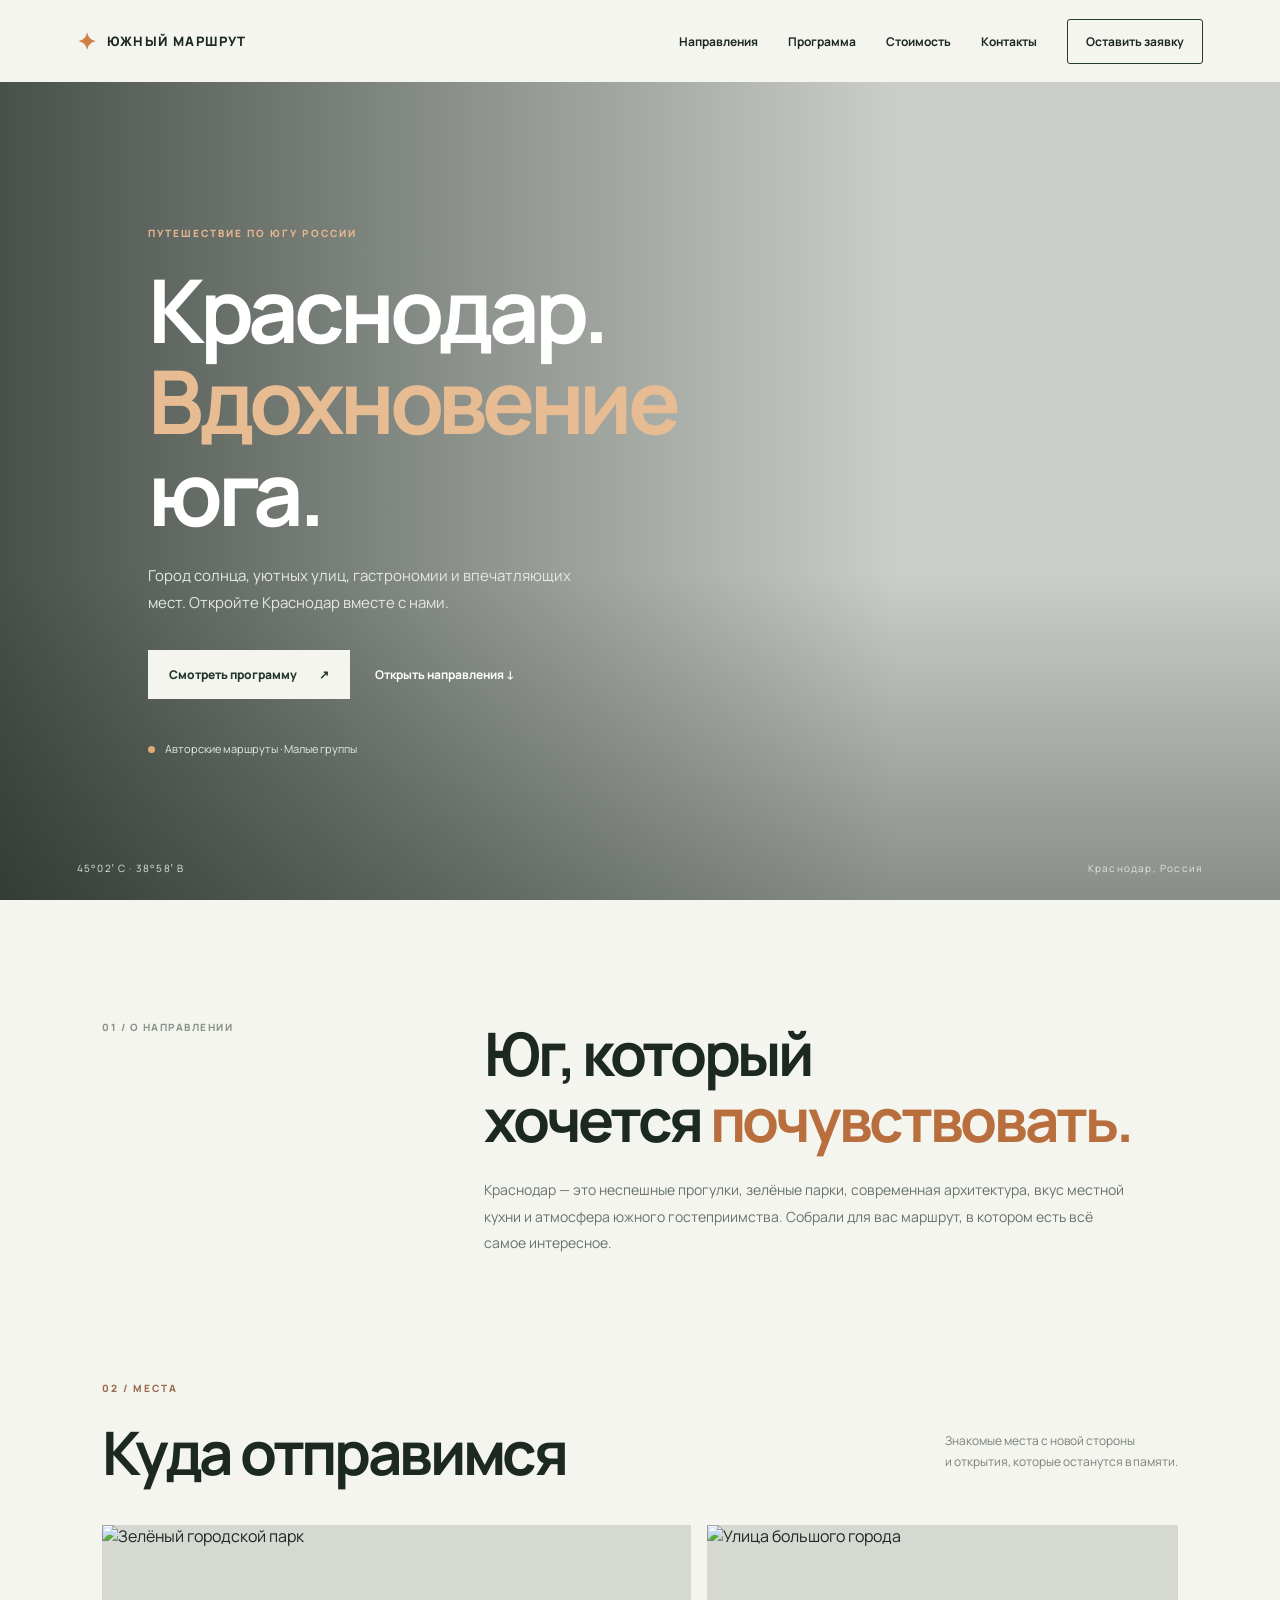
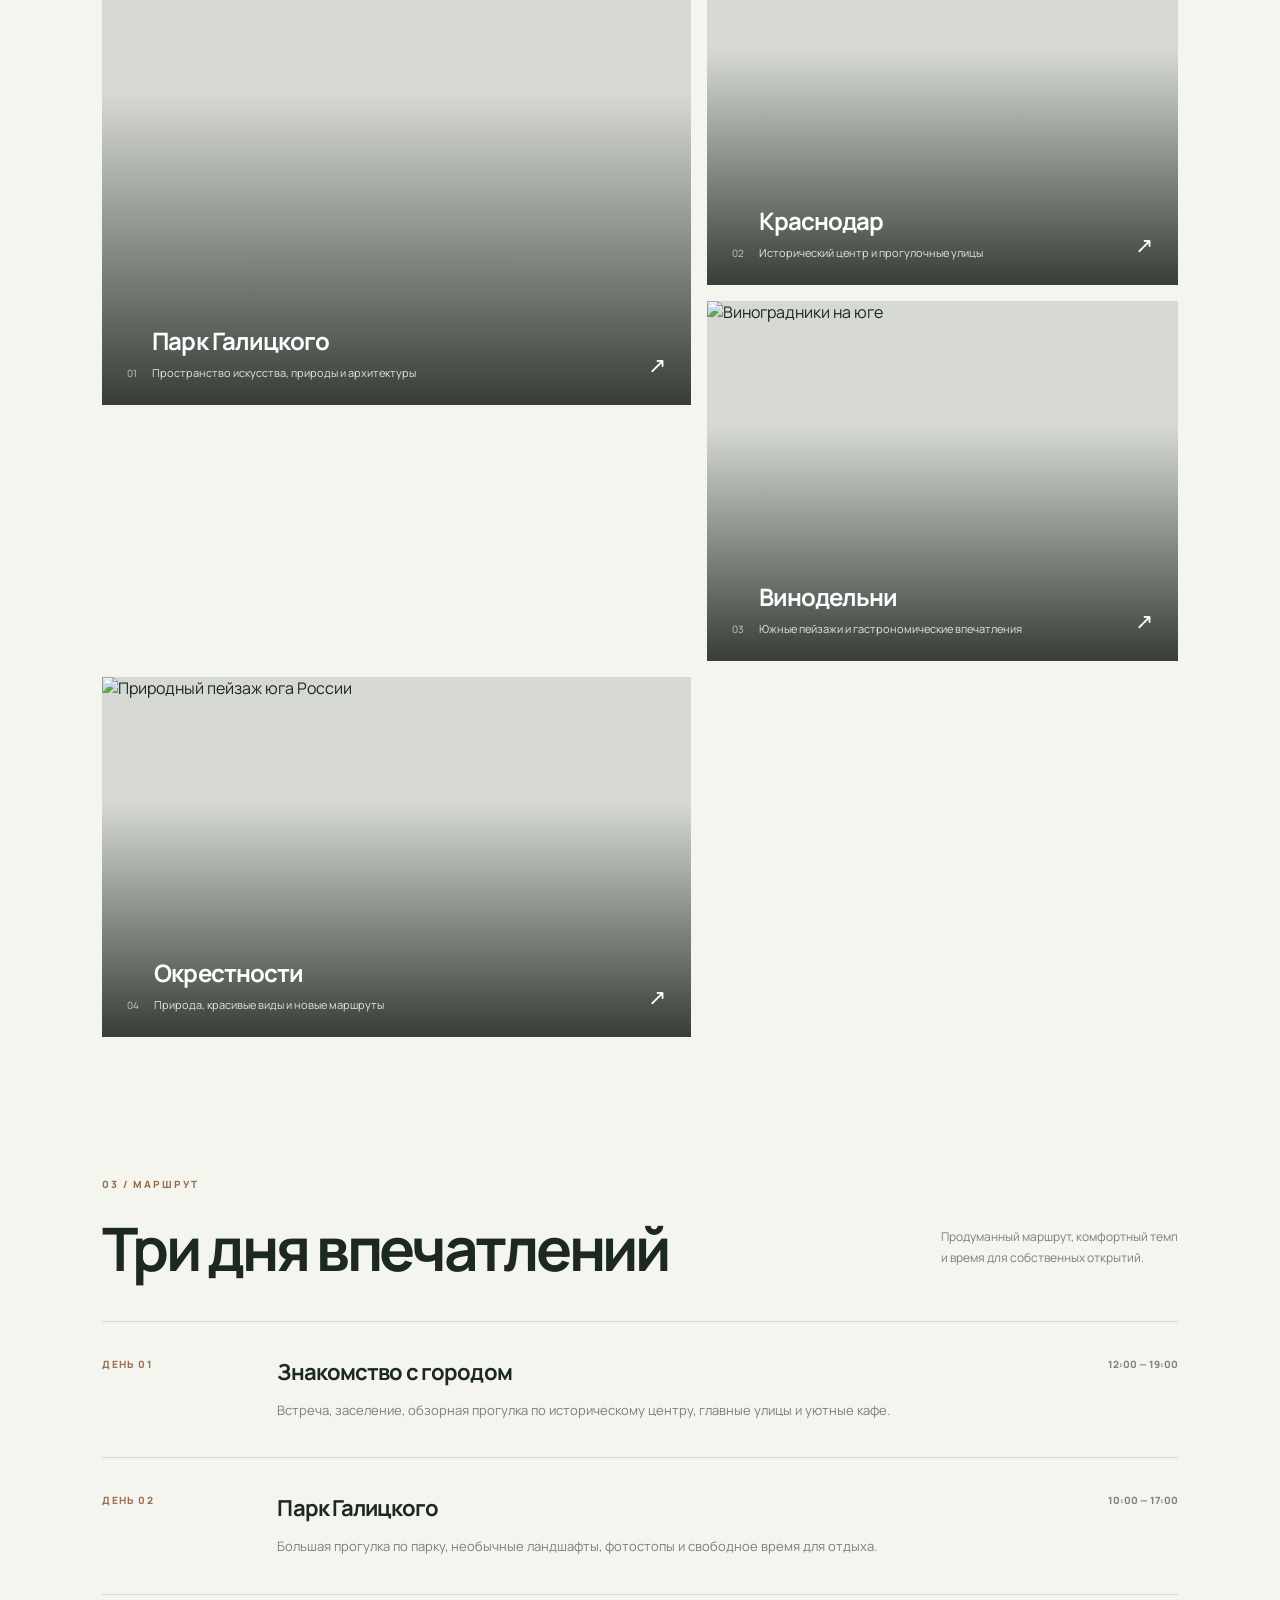
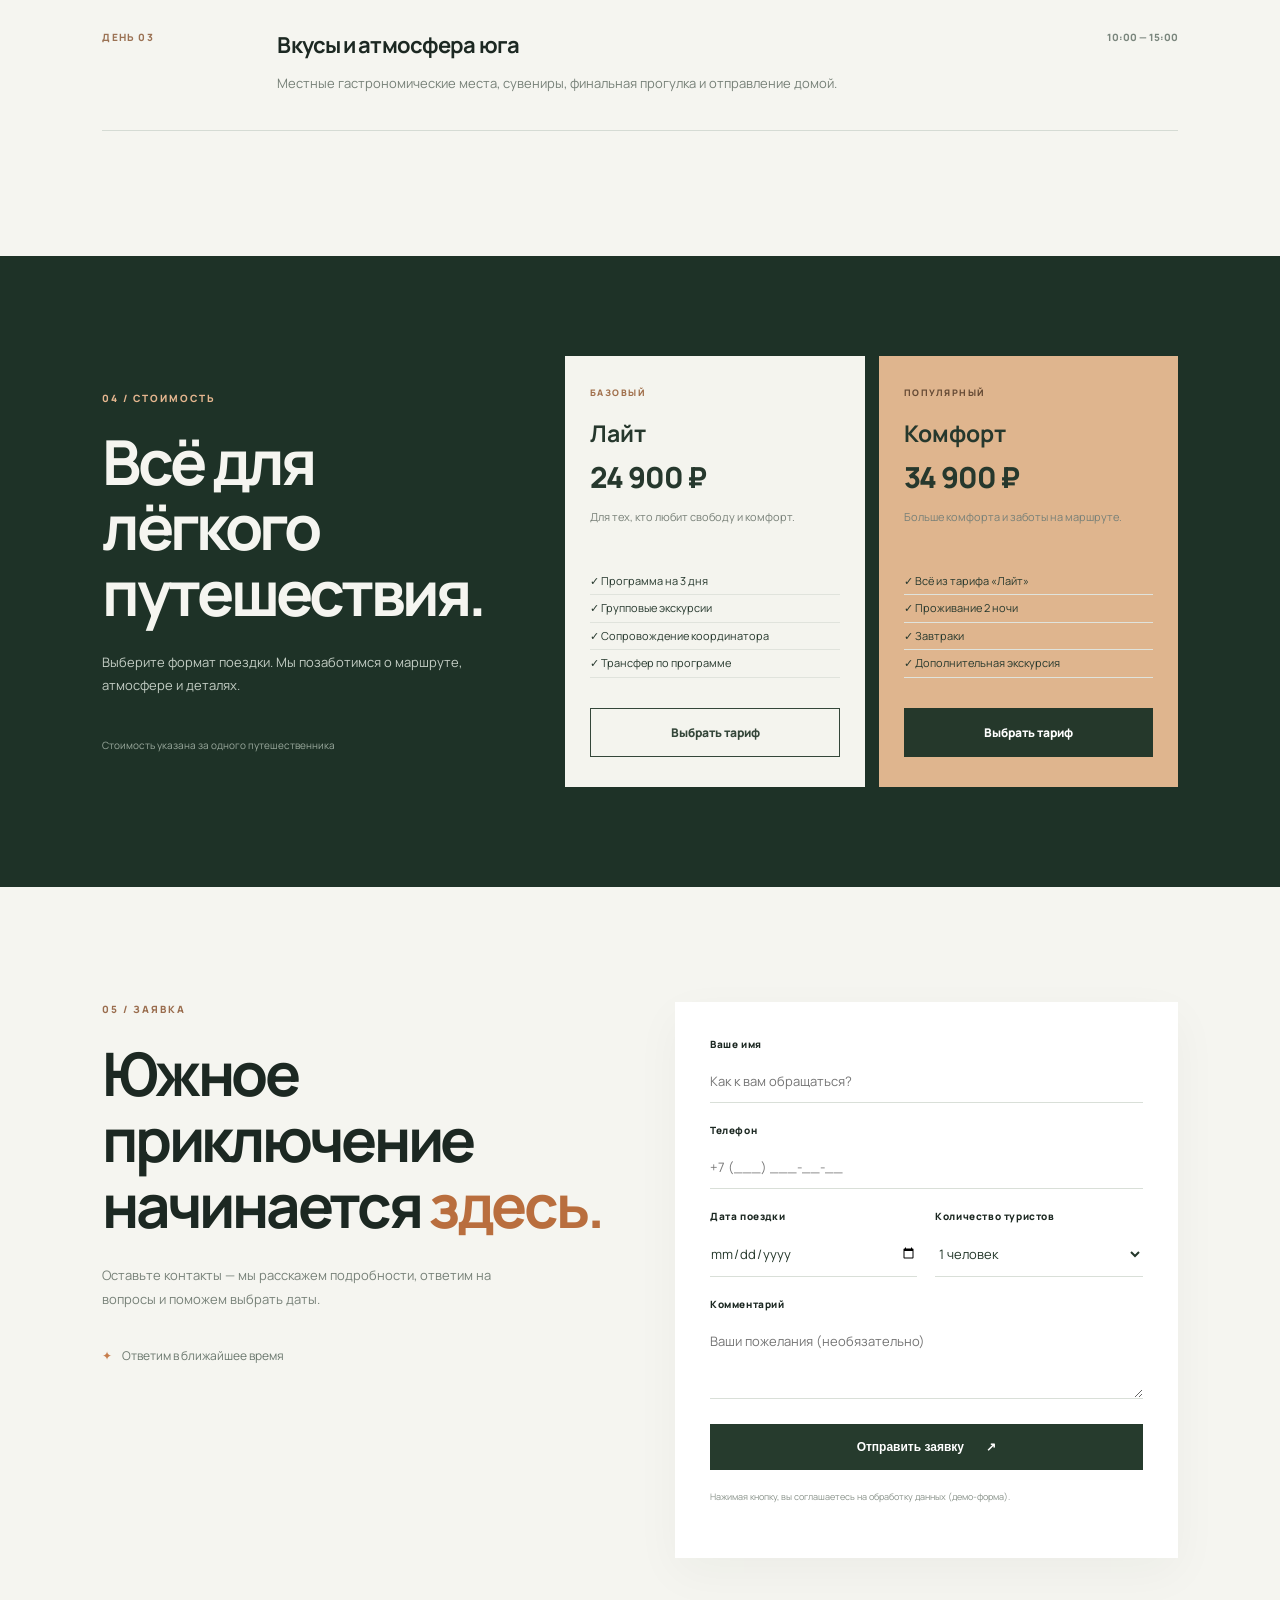
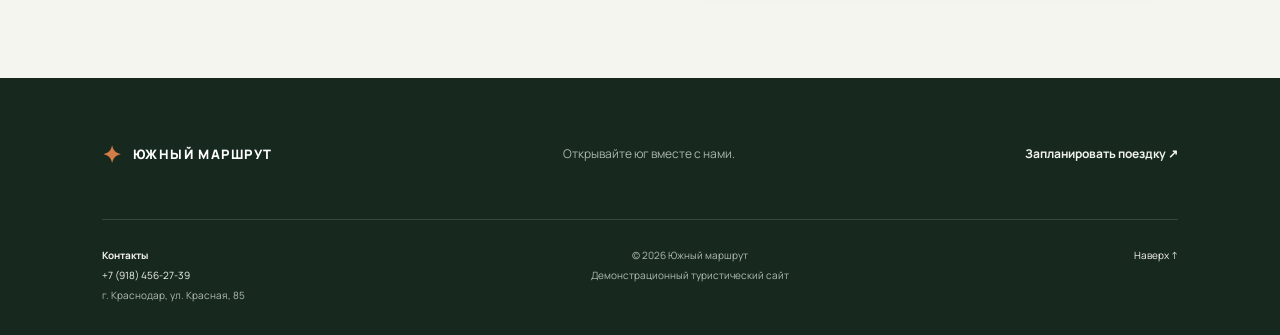
==== index.html @ 52c62cb5 "Ррл" ====
<!DOCTYPE html>
<html lang="ru">
<head>
  <meta charset="UTF-8">
  <meta name="viewport" content="width=device-width, initial-scale=1.0">
  <meta name="description" content="Путешествие в Краснодар — туры, впечатления и отдых на юге России.">
  <title>Тур в Краснодар — путешествие на юг</title>
  <link rel="preconnect" href="https://fonts.googleapis.com">
  <link rel="preconnect" href="https://fonts.gstatic.com" crossorigin>
  <link href="https://fonts.googleapis.com/css2?family=Manrope:wght@400;500;600;700;800&display=swap" rel="stylesheet">
  <link rel="stylesheet" href="style.css">
</head>
<body>
  <header class="header">
    <a class="logo" href="#home"><span class="logo-mark">✦</span> ЮЖНЫЙ МАРШРУТ</a>
    <button class="menu-toggle" aria-label="Открыть меню" aria-expanded="false">☰</button>
    <nav class="nav" id="nav">
      <a href="#destinations">Направления</a>
      <a href="#program">Программа</a>
      <a href="#price">Стоимость</a>
      <a href="#contacts">Контакты</a>
      <a class="nav-cta" href="#application">Оставить заявку</a>
    </nav>
  </header>

  <main>
    <section class="hero" id="home">
      <div class="hero-shade"></div>
      <div class="hero-content">
        <p class="eyebrow">ПУТЕШЕСТВИЕ ПО ЮГУ РОССИИ</p>
        <h1>Краснодар.<br><em>Вдохновение</em> юга.</h1>
        <p class="hero-description">Город солнца, уютных улиц, гастрономии и впечатляющих мест. Откройте Краснодар вместе с нами.</p>
        <div class="hero-actions">
          <a class="button button-light" href="#program">Смотреть программу <span>↗</span></a>
          <a class="text-link" href="#destinations">Открыть направления ↓</a>
        </div>
        <div class="hero-note"><span class="dot"></span> Авторские маршруты · Малые группы</div>
      </div>
      <div class="hero-bottom">
        <span>45°02′ С · 38°58′ В</span>
        <span>Краснодар, Россия</span>
      </div>
    </section>

    <section class="intro section-wrap">
      <div class="intro-label">01 / О НАПРАВЛЕНИИ</div>
      <div class="intro-text">
        <h2>Юг, который<br>хочется <span>почувствовать.</span></h2>
        <p>Краснодар — это неспешные прогулки, зелёные парки, современная архитектура, вкус местной кухни и атмосфера южного гостеприимства. Собрали для вас маршрут, в котором есть всё самое интересное.</p>
      </div>
    </section>

    <section class="destinations section-wrap" id="destinations">
      <div class="section-heading">
        <div><p class="eyebrow dark">02 / МЕСТА</p><h2>Куда отправимся</h2></div>
        <p>Знакомые места с новой стороны<br>и открытия, которые останутся в памяти.</p>
      </div>
      <div class="destination-grid">
        <article class="destination-card large">
          <img src="https://images.unsplash.com/photo-1519608487953-e999c86e7455?auto=format&fit=crop&w=1400&q=85" alt="Зелёный городской парк">
          <div class="card-overlay"><span>01</span><div><h3>Парк Галицкого</h3><p>Пространство искусства, природы и архитектуры</p></div><b>↗</b></div>
        </article>
        <article class="destination-card">
          <img src="https://images.unsplash.com/photo-1511818966892-d7d671e672a2?auto=format&fit=crop&w=1000&q=85" alt="Улица большого города">
          <div class="card-overlay"><span>02</span><div><h3>Краснодар</h3><p>Исторический центр и прогулочные улицы</p></div><b>↗</b></div>
        </article>
        <article class="destination-card">
          <img src="https://images.unsplash.com/photo-1516594798947-e65505dbb29d?auto=format&fit=crop&w=1000&q=85" alt="Виноградники на юге">
          <div class="card-overlay"><span>03</span><div><h3>Винодельни</h3><p>Южные пейзажи и гастрономические впечатления</p></div><b>↗</b></div>
        </article>
        <article class="destination-card">
          <img src="https://images.unsplash.com/photo-1500530855697-b586d89ba3ee?auto=format&fit=crop&w=1000&q=85" alt="Природный пейзаж юга России">
          <div class="card-overlay"><span>04</span><div><h3>Окрестности</h3><p>Природа, красивые виды и новые маршруты</p></div><b>↗</b></div>
        </article>
      </div>
    </section>

    <section class="program section-wrap" id="program">
      <div class="section-heading">
        <div><p class="eyebrow dark">03 / МАРШРУТ</p><h2>Три дня впечатлений</h2></div>
        <p>Продуманный маршрут, комфортный темп<br>и время для собственных открытий.</p>
      </div>
      <div class="program-list">
        <article class="program-item"><div class="day">ДЕНЬ 01</div><div class="program-main"><h3>Знакомство с городом</h3><p>Встреча, заселение, обзорная прогулка по историческому центру, главные улицы и уютные кафе.</p></div><div class="program-time">12:00 — 19:00</div></article>
        <article class="program-item"><div class="day">ДЕНЬ 02</div><div class="program-main"><h3>Парк Галицкого</h3><p>Большая прогулка по парку, необычные ландшафты, фотостопы и свободное время для отдыха.</p></div><div class="program-time">10:00 — 17:00</div></article>
        <article class="program-item"><div class="day">ДЕНЬ 03</div><div class="program-main"><h3>Вкусы и атмосфера юга</h3><p>Местные гастрономические места, сувениры, финальная прогулка и отправление домой.</p></div><div class="program-time">10:00 — 15:00</div></article>
      </div>
    </section>

    <section class="price-section" id="price">
      <div class="price-inner section-wrap">
        <div class="price-copy"><p class="eyebrow">04 / СТОИМОСТЬ</p><h2>Всё для лёгкого<br>путешествия.</h2><p>Выберите формат поездки. Мы позаботимся о маршруте, атмосфере и деталях.</p><div class="price-small">Стоимость указана за одного путешественника</div></div>
        <div class="price-cards">
          <article class="price-card"><div class="price-tag">БАЗОВЫЙ</div><h3>Лайт</h3><div class="price-number">24 900 ₽</div><p>Для тех, кто любит свободу и комфорт.</p><ul><li>✓ Программа на 3 дня</li><li>✓ Групповые экскурсии</li><li>✓ Сопровождение координатора</li><li>✓ Трансфер по программе</li></ul><a href="#application" class="button button-outline">Выбрать тариф</a></article>
          <article class="price-card featured"><div class="price-tag">ПОПУЛЯРНЫЙ</div><h3>Комфорт</h3><div class="price-number">34 900 ₽</div><p>Больше комфорта и заботы на маршруте.</p><ul><li>✓ Всё из тарифа «Лайт»</li><li>✓ Проживание 2 ночи</li><li>✓ Завтраки</li><li>✓ Дополнительная экскурсия</li></ul><a href="#application" class="button button-dark">Выбрать тариф</a></article>
        </div>
      </div>
    </section>

    <section class="application section-wrap" id="application">
      <div class="application-info"><p class="eyebrow dark">05 / ЗАЯВКА</p><h2>Южное приключение<br>начинается <span>здесь.</span></h2><p>Оставьте контакты — мы расскажем подробности, ответим на вопросы и поможем выбрать даты.</p><div class="contact-mini"><span>✦</span> Ответим в ближайшее время</div></div>
      <form class="application-form" id="applicationForm">
        <label>Ваше имя<input type="text" name="name" placeholder="Как к вам обращаться?" required></label>
        <label>Телефон<input type="tel" name="phone" placeholder="+7 (___) ___-__-__" required></label>
        <div class="form-row"><label>Дата поездки<input type="date" name="date"></label><label>Количество туристов<select name="people"><option>1 человек</option><option>2 человека</option><option>3 человека</option><option>4 человека</option><option>5+ человек</option></select></label></div>
        <label>Комментарий<textarea name="comment" rows="3" placeholder="Ваши пожелания (необязательно)"></textarea></label>
        <button class="button button-dark submit-button" type="submit">Отправить заявку <span>↗</span></button>
        <small>Нажимая кнопку, вы соглашаетесь на обработку данных (демо-форма).</small>
        <p class="form-message" id="formMessage" role="status"></p>
      </form>
    </section>
  </main>

  <footer class="footer" id="contacts">
    <div class="footer-top"><a class="logo logo-footer" href="#home"><span class="logo-mark">✦</span> ЮЖНЫЙ МАРШРУТ</a><p>Открывайте юг вместе с нами.</p><a href="#application" class="footer-link">Запланировать поездку ↗</a></div>
    <div class="footer-bottom"><div><strong>Контакты</strong><br><a href="tel:+79184562739">+7 (918) 456-27-39</a><br>г. Краснодар, ул. Красная, 85</div><div>© 2026 Южный маршрут<br>Демонстрационный туристический сайт</div><a href="#home">Наверх ↑</a></div>
  </footer>
  <script src="script.js"></script>
</body>
</html>
---- style.css ----
*{box-sizing:border-box}html{scroll-behavior:smooth}body{margin:0;font-family:'Manrope',Arial,sans-serif;color:#1c2822;background:#f5f5f0}a{color:inherit;text-decoration:none}.header{height:82px;padding:0 6%;display:flex;align-items:center;justify-content:space-between;background:#f5f5f0;position:sticky;top:0;z-index:50}.logo{font-size:13px;font-weight:800;letter-spacing:.11em;display:flex;align-items:center;gap:10px}.logo-mark{color:#d27c46;font-size:23px}.nav{display:flex;align-items:center;gap:30px;font-size:12px;font-weight:700}.nav a:hover,.text-link:hover{color:#d27c46}.nav-cta{padding:13px 18px;border:1px solid #25392c;border-radius:3px}.menu-toggle{display:none;border:0;background:none;font-size:24px}.hero{min-height:650px;height:calc(100vh - 82px);max-height:850px;position:relative;background-image:url('https://images.unsplash.com/photo-1519608487953-e999c86e7455?auto=format&fit=crop&w=2000&q=90');background-size:cover;background-position:center;display:flex;align-items:center;color:#fff}.hero-shade{position:absolute;inset:0;background:linear-gradient(90deg,rgba(13,25,18,.75),rgba(13,25,18,.18) 70%),linear-gradient(0deg,rgba(12,21,15,.35),transparent 40%)}.hero-content{position:relative;margin-left:10%;max-width:660px;padding:45px 20px}.eyebrow{font-size:10px;letter-spacing:.2em;font-weight:800;color:#e5b68f;margin:0 0 24px}.hero h1{font-size:clamp(48px,7vw,88px);line-height:1.04;letter-spacing:-.06em;margin:0 0 24px;font-weight:700}.hero h1 em{font-style:normal;color:#e8bc93}.hero-description{font-size:15px;line-height:1.8;max-width:440px;color:#e4e9e3}.hero-actions{display:flex;align-items:center;gap:25px;margin-top:34px}.button{display:inline-flex;justify-content:center;align-items:center;gap:22px;padding:15px 20px;font-size:12px;font-weight:800;border:1px solid transparent;cursor:pointer;transition:.2s}.button:hover{transform:translateY(-2px)}.button-light{background:#f5f5f0;color:#23372b}.text-link{font-size:12px;font-weight:700}.hero-note{margin-top:42px;font-size:11px;color:#e4e9e3}.dot{display:inline-block;width:7px;height:7px;border-radius:50%;background:#dfaa77;margin-right:8px}.hero-bottom{position:absolute;bottom:25px;left:6%;right:6%;display:flex;justify-content:space-between;font-size:10px;letter-spacing:.12em;color:#e0e5df}.section-wrap{padding-left:8%;padding-right:8%}.intro{padding-top:120px;padding-bottom:110px;display:grid;grid-template-columns:1fr 2fr;gap:35px}.intro-label{font-size:10px;letter-spacing:.15em;font-weight:800;color:#8b958c}.intro h2,.section-heading h2,.application h2{font-size:clamp(35px,4.7vw,60px);letter-spacing:-.055em;line-height:1.1;margin:0 0 25px}.intro h2 span,.application h2 span{color:#b96e3e}.intro-text p{max-width:650px;color:#66736a;font-size:14px;line-height:1.9}.section-heading{display:flex;justify-content:space-between;align-items:end;margin-bottom:40px}.eyebrow.dark{color:#9a6d4e}.section-heading h2{margin-bottom:0}.section-heading>p{font-size:12px;color:#778178;line-height:1.8}.destinations{padding-bottom:120px}.destination-grid{display:grid;grid-template-columns:1.25fr 1fr;gap:16px}.destination-card{height:360px;position:relative;overflow:hidden;background:#d5d9d2}.destination-card.large{height:480px;grid-row:span 2}.destination-card img{width:100%;height:100%;object-fit:cover;transition:transform .65s}.destination-card:hover img{transform:scale(1.05)}.destination-card:after{content:'';position:absolute;inset:0;background:linear-gradient(0deg,rgba(10,18,12,.78),transparent 65%)}.card-overlay{position:absolute;z-index:2;bottom:25px;left:25px;right:25px;color:white;display:flex;align-items:end;gap:15px}.card-overlay>span{font-size:10px;opacity:.7}.card-overlay div{flex:1}.card-overlay h3{font-size:24px;margin:0 0 8px;letter-spacing:-.04em}.card-overlay p{font-size:11px;margin:0;color:#e1e5df}.card-overlay b{font-size:22px;font-weight:400}.program{padding-top:20px;padding-bottom:125px}.program-list{border-top:1px solid #d5dbd4}.program-item{display:grid;grid-template-columns:150px 1fr 130px;gap:25px;padding:35px 0;border-bottom:1px solid #d5dbd4;align-items:start}.day,.program-time{font-size:10px;letter-spacing:.12em;font-weight:800;color:#9b7254}.program-main h3{font-size:22px;margin:0 0 12px;letter-spacing:-.04em}.program-main p{margin:0;color:#778178;font-size:13px;line-height:1.8;max-width:640px}.program-time{text-align:right;color:#7a867d;letter-spacing:0}.price-section{background:#1e3227;color:#f5f5f0;padding:100px 0}.price-inner{display:grid;grid-template-columns:1fr 1.5fr;gap:55px;align-items:center}.price-copy h2{font-size:clamp(40px,5vw,62px);letter-spacing:-.06em;line-height:1.06;margin:0 0 25px}.price-copy>p:not(.eyebrow){color:#c3cdc4;line-height:1.8;font-size:13px;max-width:380px}.price-small{font-size:10px;color:#9aa99d;margin-top:40px}.price-cards{display:grid;grid-template-columns:1fr 1fr;gap:14px}.price-card{padding:30px 25px;background:#f4f4ee;color:#26382d}.price-card.featured{background:#dfb58e}.price-tag{font-size:9px;letter-spacing:.17em;font-weight:800;color:#a06f4b}.featured .price-tag{color:#654a35}.price-card h3{font-size:23px;margin:18px 0 8px}.price-number{font-size:29px;font-weight:800;letter-spacing:-.04em}.price-card>p{font-size:11px;color:#788078;line-height:1.6;min-height:35px}.price-card ul{list-style:none;padding:0;margin:25px 0 30px;font-size:11px;line-height:2.4}.price-card li{border-bottom:1px solid #e0e3dc}.button-outline{border-color:#344639;color:#344639;width:100%}.button-dark{background:#263b2d;color:white;width:100%}.featured .button-dark{background:#25382b}.application{padding-top:115px;padding-bottom:120px;display:grid;grid-template-columns:1fr 1fr;gap:70px}.application-info>p:not(.eyebrow){max-width:430px;color:#778178;font-size:13px;line-height:1.9}.contact-mini{margin-top:35px;font-size:12px;color:#6b786e}.contact-mini span{color:#c67d4c;margin-right:8px}.application-form{background:#fff;padding:35px;display:flex;flex-direction:column;gap:20px;box-shadow:0 15px 45px rgba(20,40,25,.04)}.application-form label{font-size:10px;font-weight:800;letter-spacing:.06em;display:flex;flex-direction:column;gap:9px}.application-form input,.application-form select,.application-form textarea{font-family:inherit;border:0;border-bottom:1px solid #d9dfd8;padding:12px 0;font-size:13px;background:transparent;outline:none;color:#24372a;border-radius:0}.application-form input:focus,.application-form select:focus,.application-form textarea:focus{border-color:#b96e3e}.application-form textarea{resize:vertical}.form-row{display:grid;grid-template-columns:1fr 1fr;gap:18px}.submit-button{margin-top:5px}.application-form small{font-size:9px;color:#89928a;line-height:1.5}.form-message{margin:0;font-size:12px;color:#3e7751}.footer{background:#17291f;color:#f1f3ed;padding:55px 8% 30px}.footer-top{display:flex;justify-content:space-between;align-items:center;padding-bottom:45px;border-bottom:1px solid #35463a}.footer-top p{font-size:12px;color:#aab5ac}.footer-link{font-size:12px;font-weight:700}.logo-footer{color:#fff}.footer-bottom{padding-top:25px;display:flex;justify-content:space-between;align-items:start;font-size:10px;line-height:2;color:#b1bbb2}.footer-bottom strong{color:#f5f5f0}.footer-bottom a{color:#f5f5f0}.footer-bottom>div:nth-child(2){text-align:center}
@media(max-width:900px){.header{padding:0 5%}.nav{gap:16px}.nav a{font-size:11px}.section-wrap{padding-left:6%;padding-right:6%}.intro{grid-template-columns:1fr;gap:20px;padding-top:85px}.price-inner{grid-template-columns:1fr;gap:40px}.price-copy{text-align:center}.price-copy>p:not(.eyebrow){margin-left:auto;margin-right:auto}.price-small{margin-top:25px}.application{gap:35px}.destination-card.large{height:430px}.destination-card{height:320px}}
@media(max-width:650px){.header{height:70px}.menu-toggle{display:block}.nav{display:none;position:absolute;top:70px;left:0;right:0;background:#f5f5f0;padding:20px 6%;flex-direction:column;align-items:stretch;gap:18px;border-top:1px solid #e1e5df}.nav.open{display:flex}.nav-cta{text-align:center}.hero{height:650px;min-height:0}.hero-content{margin-left:3%;padding:25px 5%}.hero h1{font-size:56px}.hero-description{font-size:13px}.hero-actions{flex-direction:column;align-items:flex-start;gap:17px}.hero-bottom{font-size:9px}.intro{padding-top:70px;padding-bottom:70px}.intro h2,.section-heading h2,.application h2{font-size:38px}.section-heading{align-items:flex-start;flex-direction:column;gap:15px}.destination-grid{grid-template-columns:1fr}.destination-card.large{grid-row:auto;height:350px}.destination-card{height:300px}.destinations{padding-bottom:75px}.program{padding-bottom:80px}.program-item{grid-template-columns:1fr;gap:12px;padding:27px 0}.program-time{text-align:left}.price-section{padding:70px 0}.price-cards{grid-template-columns:1fr}.application{grid-template-columns:1fr;padding-top:75px;padding-bottom:75px}.application-form{padding:25px 20px}.form-row{grid-template-columns:1fr}.footer-top{flex-direction:column;align-items:flex-start;gap:20px}.footer-bottom{flex-direction:column;gap:22px}.footer-bottom>div:nth-child(2){text-align:left}.footer{padding-left:6%;padding-right:6%}}
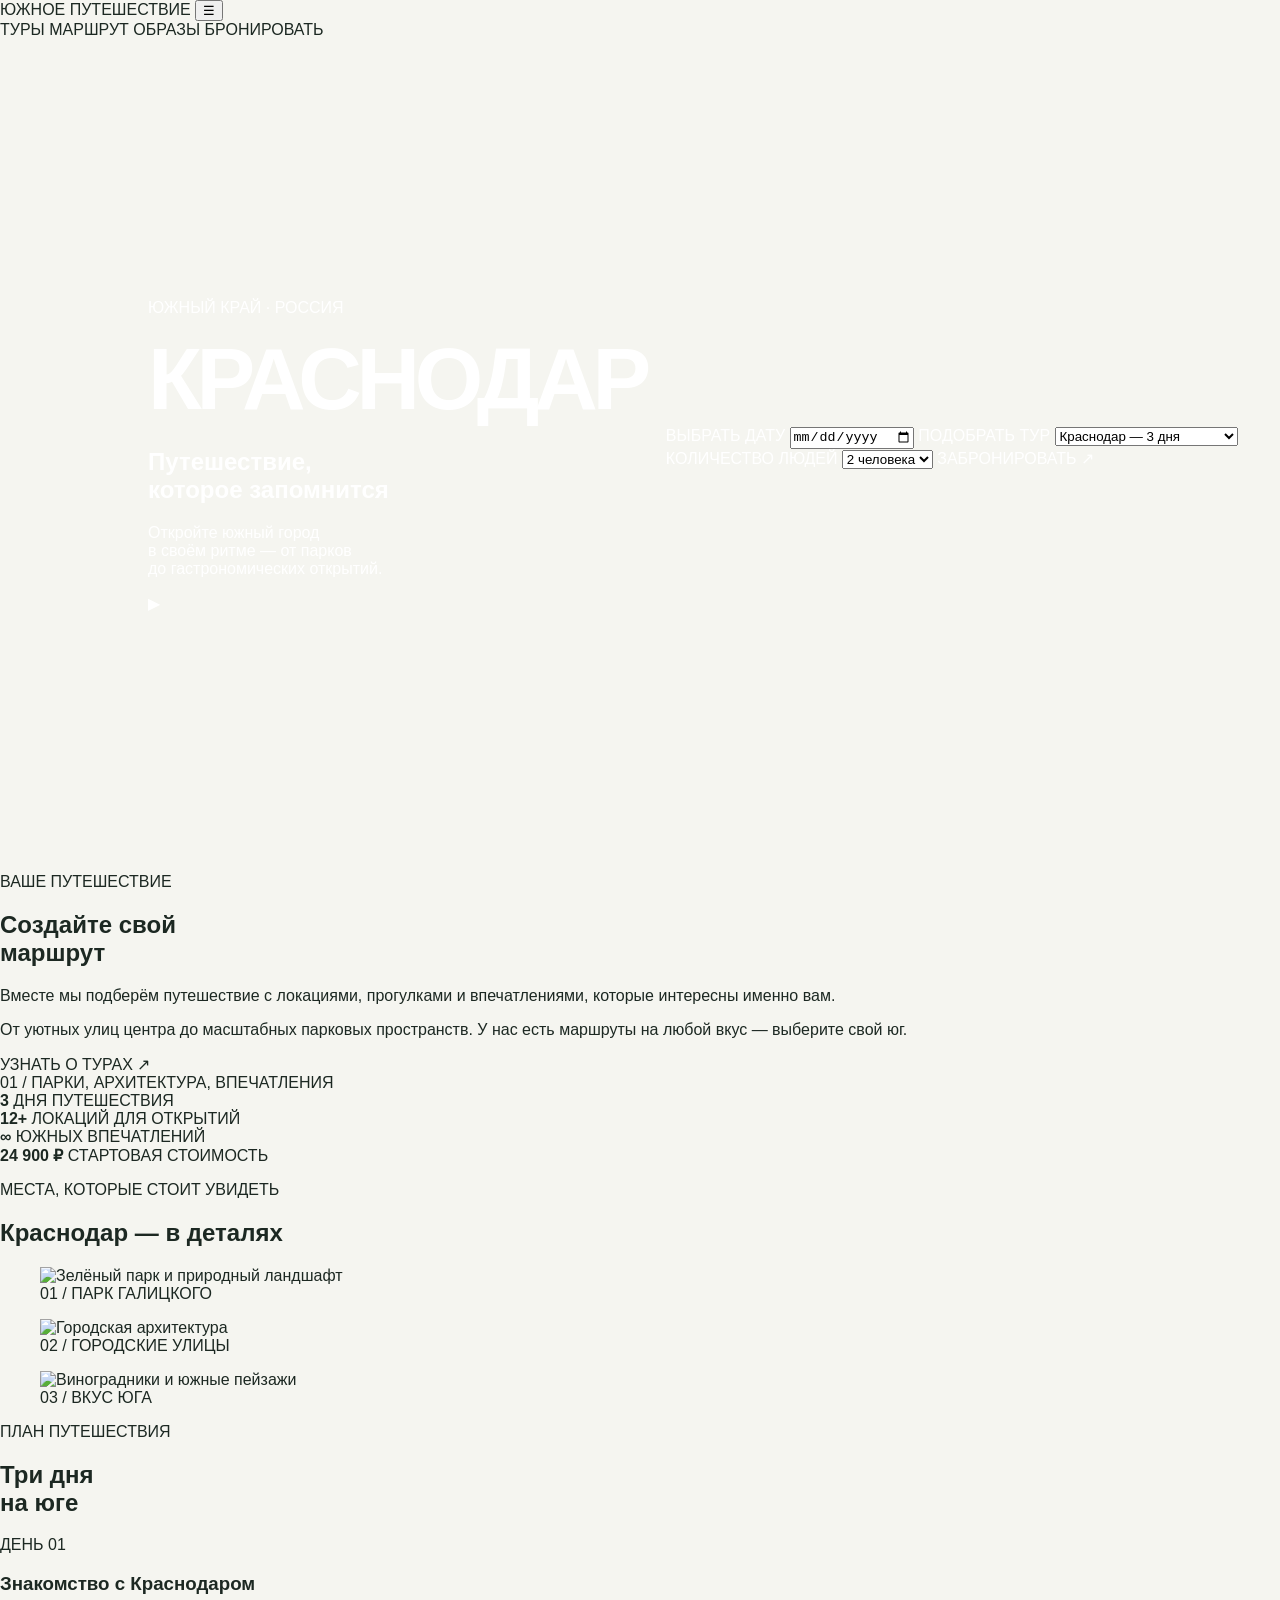
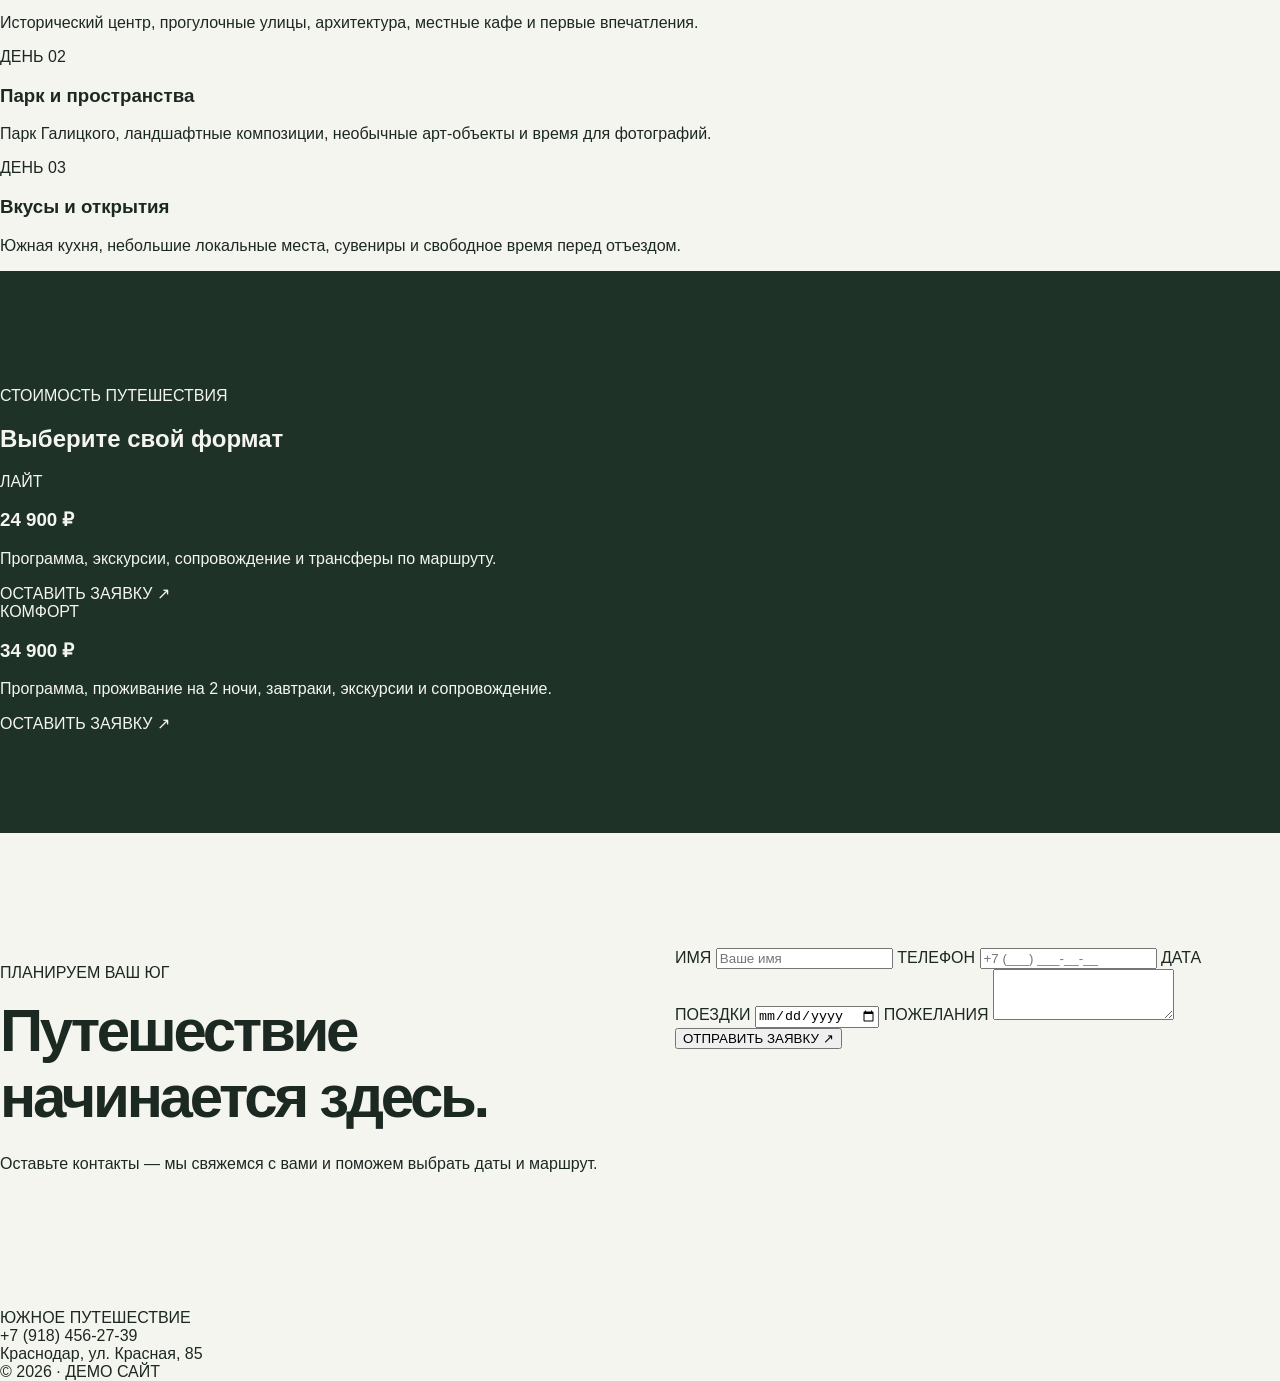
==== commit 74741b65: "Тоб" ====
--- a/index.html
+++ b/index.html
@@ -3,118 +3,458 @@
 <head>
   <meta charset="UTF-8">
   <meta name="viewport" content="width=device-width, initial-scale=1.0">
-  <meta name="description" content="Путешествие в Краснодар — туры, впечатления и отдых на юге России.">
-  <title>Тур в Краснодар — путешествие на юг</title>
+
+  <title>Краснодар — путешествие, которое запомнится</title>
+
   <link rel="preconnect" href="https://fonts.googleapis.com">
   <link rel="preconnect" href="https://fonts.gstatic.com" crossorigin>
-  <link href="https://fonts.googleapis.com/css2?family=Manrope:wght@400;500;600;700;800&display=swap" rel="stylesheet">
+
+  <link href="https://fonts.googleapis.com/css2?family=DM+Sans:wght@400;500;600&family=Playfair+Display:wght@400;500;600&display=swap" rel="stylesheet">
+
   <link rel="stylesheet" href="style.css">
 </head>
 <body>
-  <header class="header">
-    <a class="logo" href="#home"><span class="logo-mark">✦</span> ЮЖНЫЙ МАРШРУТ</a>
-    <button class="menu-toggle" aria-label="Открыть меню" aria-expanded="false">☰</button>
-    <nav class="nav" id="nav">
-      <a href="#destinations">Направления</a>
-      <a href="#program">Программа</a>
-      <a href="#price">Стоимость</a>
-      <a href="#contacts">Контакты</a>
-      <a class="nav-cta" href="#application">Оставить заявку</a>
+
+  <!-- ШАПКА -->
+  <header class="topbar">
+    <a class="brand" href="#home">
+      ЮЖНОЕ ПУТЕШЕСТВИЕ
+    </a>
+
+    <button class="menu-button"
+            aria-expanded="false"
+            aria-label="Меню">
+      ☰
+    </button>
+
+    <nav id="nav">
+      <a href="#tour">ТУРЫ</a>
+      <a href="#route">МАРШРУТ</a>
+      <a href="#gallery">ОБРАЗЫ</a>
+      <a href="#booking">БРОНИРОВАТЬ</a>
     </nav>
   </header>
 
+
+  <!-- ПЕРВЫЙ ЭКРАН -->
   <main>
+
     <section class="hero" id="home">
-      <div class="hero-shade"></div>
+
+      <div class="hero-image"></div>
+
       <div class="hero-content">
-        <p class="eyebrow">ПУТЕШЕСТВИЕ ПО ЮГУ РОССИИ</p>
-        <h1>Краснодар.<br><em>Вдохновение</em> юга.</h1>
-        <p class="hero-description">Город солнца, уютных улиц, гастрономии и впечатляющих мест. Откройте Краснодар вместе с нами.</p>
-        <div class="hero-actions">
-          <a class="button button-light" href="#program">Смотреть программу <span>↗</span></a>
-          <a class="text-link" href="#destinations">Открыть направления ↓</a>
+
+        <p class="overline">
+          ЮЖНЫЙ КРАЙ · РОССИЯ
+        </p>
+
+        <h1>КРАСНОДАР</h1>
+
+        <div class="hero-sidecopy">
+
+          <h2>
+            Путешествие,<br>
+            которое запомнится
+          </h2>
+
+          <p>
+            Откройте южный город<br>
+            в своём ритме — от парков<br>
+            до гастрономических открытий.
+          </p>
+
         </div>
-        <div class="hero-note"><span class="dot"></span> Авторские маршруты · Малые группы</div>
-      </div>
-      <div class="hero-bottom">
-        <span>45°02′ С · 38°58′ В</span>
-        <span>Краснодар, Россия</span>
-      </div>
-    </section>
-
-    <section class="intro section-wrap">
-      <div class="intro-label">01 / О НАПРАВЛЕНИИ</div>
-      <div class="intro-text">
-        <h2>Юг, который<br>хочется <span>почувствовать.</span></h2>
-        <p>Краснодар — это неспешные прогулки, зелёные парки, современная архитектура, вкус местной кухни и атмосфера южного гостеприимства. Собрали для вас маршрут, в котором есть всё самое интересное.</p>
-      </div>
-    </section>
-
-    <section class="destinations section-wrap" id="destinations">
-      <div class="section-heading">
-        <div><p class="eyebrow dark">02 / МЕСТА</p><h2>Куда отправимся</h2></div>
-        <p>Знакомые места с новой стороны<br>и открытия, которые останутся в памяти.</p>
-      </div>
-      <div class="destination-grid">
-        <article class="destination-card large">
-          <img src="https://images.unsplash.com/photo-1519608487953-e999c86e7455?auto=format&fit=crop&w=1400&q=85" alt="Зелёный городской парк">
-          <div class="card-overlay"><span>01</span><div><h3>Парк Галицкого</h3><p>Пространство искусства, природы и архитектуры</p></div><b>↗</b></div>
+
+        <a class="play-link"
+           href="#route"
+           aria-label="Посмотреть маршрут">
+          <span>▶</span>
+        </a>
+
+      </div>
+
+
+      <!-- ПАНЕЛЬ БРОНИРОВАНИЯ -->
+      <div class="booking-strip" id="booking">
+
+        <label>
+          ВЫБРАТЬ ДАТУ
+
+          <input type="date" id="tripDate">
+        </label>
+
+
+        <label>
+          ПОДОБРАТЬ ТУР
+
+          <select id="tourChoice">
+            <option>Краснодар — 3 дня</option>
+            <option>Краснодар выходного дня</option>
+            <option>Город + винодельни</option>
+          </select>
+        </label>
+
+
+        <label>
+          КОЛИЧЕСТВО ЛЮДЕЙ
+
+          <select id="people">
+            <option>1 человек</option>
+            <option selected>2 человека</option>
+            <option>3 человека</option>
+            <option>4 человека</option>
+            <option>5+ человек</option>
+          </select>
+        </label>
+
+
+        <a href="#application" class="book-button">
+          ЗАБРОНИРОВАТЬ ↗
+        </a>
+
+      </div>
+
+    </section>
+
+
+    <!-- БЛОК МАРШРУТА -->
+    <section class="route-feature" id="route">
+
+      <div class="route-photo"></div>
+
+      <div class="route-card">
+
+        <p class="overline dark">
+          ВАШЕ ПУТЕШЕСТВИЕ
+        </p>
+
+        <h2>
+          Создайте свой<br>
+          маршрут
+        </h2>
+
+        <p>
+          Вместе мы подберём путешествие с локациями,
+          прогулками и впечатлениями, которые интересны
+          именно вам.
+        </p>
+
+        <p>
+          От уютных улиц центра до масштабных парковых
+          пространств. У нас есть маршруты на любой вкус —
+          выберите свой юг.
+        </p>
+
+        <a href="#tour" class="inline-link">
+          УЗНАТЬ О ТУРАХ ↗
+        </a>
+
+      </div>
+
+      <div class="route-caption">
+        01 / ПАРКИ, АРХИТЕКТУРА, ВПЕЧАТЛЕНИЯ
+      </div>
+
+    </section>
+
+
+    <!-- ЦИФРЫ -->
+    <section class="numbers" id="tour">
+
+      <div class="number">
+        <strong>3</strong>
+        <span>ДНЯ ПУТЕШЕСТВИЯ</span>
+      </div>
+
+      <div class="number">
+        <strong>12+</strong>
+        <span>ЛОКАЦИЙ ДЛЯ ОТКРЫТИЙ</span>
+      </div>
+
+      <div class="number">
+        <strong>∞</strong>
+        <span>ЮЖНЫХ ВПЕЧАТЛЕНИЙ</span>
+      </div>
+
+      <div class="number">
+        <strong>24 900 ₽</strong>
+        <span>СТАРТОВАЯ СТОИМОСТЬ</span>
+      </div>
+
+    </section>
+
+
+    <!-- ФОТОГАЛЕРЕЯ -->
+    <section class="gallery-section" id="gallery">
+
+      <div class="gallery-heading">
+
+        <p class="overline dark">
+          МЕСТА, КОТОРЫЕ СТОИТ УВИДЕТЬ
+        </p>
+
+        <h2>Краснодар — в деталях</h2>
+
+      </div>
+
+
+      <div class="gallery">
+
+        <figure>
+          <img
+            src="https://images.unsplash.com/photo-1519608487953-e999c86e7455?auto=format&fit=crop&w=1200&q=85"
+            alt="Зелёный парк и природный ландшафт">
+
+          <figcaption>
+            01 / ПАРК ГАЛИЦКОГО
+          </figcaption>
+        </figure>
+
+
+        <figure>
+          <img
+            src="https://images.unsplash.com/photo-1511818966892-d7d671e672a2?auto=format&fit=crop&w=1000&q=85"
+            alt="Городская архитектура">
+
+          <figcaption>
+            02 / ГОРОДСКИЕ УЛИЦЫ
+          </figcaption>
+        </figure>
+
+
+        <figure>
+          <img
+            src="https://images.unsplash.com/photo-1516594798947-e65505dbb29d?auto=format&fit=crop&w=1000&q=85"
+            alt="Виноградники и южные пейзажи">
+
+          <figcaption>
+            03 / ВКУС ЮГА
+          </figcaption>
+        </figure>
+
+      </div>
+
+    </section>
+
+
+    <!-- ПРОГРАММА ТУРА -->
+    <section class="itinerary">
+
+      <div class="itinerary-title">
+
+        <p class="overline">
+          ПЛАН ПУТЕШЕСТВИЯ
+        </p>
+
+        <h2>
+          Три дня<br>
+          на юге
+        </h2>
+
+      </div>
+
+
+      <div class="itinerary-items">
+
+        <article>
+
+          <span>ДЕНЬ 01</span>
+
+          <h3>Знакомство с Краснодаром</h3>
+
+          <p>
+            Исторический центр, прогулочные улицы,
+            архитектура, местные кафе и первые впечатления.
+          </p>
+
         </article>
-        <article class="destination-card">
-          <img src="https://images.unsplash.com/photo-1511818966892-d7d671e672a2?auto=format&fit=crop&w=1000&q=85" alt="Улица большого города">
-          <div class="card-overlay"><span>02</span><div><h3>Краснодар</h3><p>Исторический центр и прогулочные улицы</p></div><b>↗</b></div>
+
+
+        <article>
+
+          <span>ДЕНЬ 02</span>
+
+          <h3>Парк и пространства</h3>
+
+          <p>
+            Парк Галицкого, ландшафтные композиции,
+            необычные арт-объекты и время для фотографий.
+          </p>
+
         </article>
-        <article class="destination-card">
-          <img src="https://images.unsplash.com/photo-1516594798947-e65505dbb29d?auto=format&fit=crop&w=1000&q=85" alt="Виноградники на юге">
-          <div class="card-overlay"><span>03</span><div><h3>Винодельни</h3><p>Южные пейзажи и гастрономические впечатления</p></div><b>↗</b></div>
+
+
+        <article>
+
+          <span>ДЕНЬ 03</span>
+
+          <h3>Вкусы и открытия</h3>
+
+          <p>
+            Южная кухня, небольшие локальные места,
+            сувениры и свободное время перед отъездом.
+          </p>
+
         </article>
-        <article class="destination-card">
-          <img src="https://images.unsplash.com/photo-1500530855697-b586d89ba3ee?auto=format&fit=crop&w=1000&q=85" alt="Природный пейзаж юга России">
-          <div class="card-overlay"><span>04</span><div><h3>Окрестности</h3><p>Природа, красивые виды и новые маршруты</p></div><b>↗</b></div>
+
+      </div>
+
+    </section>
+
+
+    <!-- СТОИМОСТЬ -->
+    <section class="price-section">
+
+      <p class="overline dark">
+        СТОИМОСТЬ ПУТЕШЕСТВИЯ
+      </p>
+
+      <h2>Выберите свой формат</h2>
+
+
+      <div class="price-grid">
+
+        <article>
+
+          <span>ЛАЙТ</span>
+
+          <h3>24 900 ₽</h3>
+
+          <p>
+            Программа, экскурсии, сопровождение
+            и трансферы по маршруту.
+          </p>
+
+          <a href="#application">
+            ОСТАВИТЬ ЗАЯВКУ ↗
+          </a>
+
         </article>
-      </div>
-    </section>
-
-    <section class="program section-wrap" id="program">
-      <div class="section-heading">
-        <div><p class="eyebrow dark">03 / МАРШРУТ</p><h2>Три дня впечатлений</h2></div>
-        <p>Продуманный маршрут, комфортный темп<br>и время для собственных открытий.</p>
-      </div>
-      <div class="program-list">
-        <article class="program-item"><div class="day">ДЕНЬ 01</div><div class="program-main"><h3>Знакомство с городом</h3><p>Встреча, заселение, обзорная прогулка по историческому центру, главные улицы и уютные кафе.</p></div><div class="program-time">12:00 — 19:00</div></article>
-        <article class="program-item"><div class="day">ДЕНЬ 02</div><div class="program-main"><h3>Парк Галицкого</h3><p>Большая прогулка по парку, необычные ландшафты, фотостопы и свободное время для отдыха.</p></div><div class="program-time">10:00 — 17:00</div></article>
-        <article class="program-item"><div class="day">ДЕНЬ 03</div><div class="program-main"><h3>Вкусы и атмосфера юга</h3><p>Местные гастрономические места, сувениры, финальная прогулка и отправление домой.</p></div><div class="program-time">10:00 — 15:00</div></article>
-      </div>
-    </section>
-
-    <section class="price-section" id="price">
-      <div class="price-inner section-wrap">
-        <div class="price-copy"><p class="eyebrow">04 / СТОИМОСТЬ</p><h2>Всё для лёгкого<br>путешествия.</h2><p>Выберите формат поездки. Мы позаботимся о маршруте, атмосфере и деталях.</p><div class="price-small">Стоимость указана за одного путешественника</div></div>
-        <div class="price-cards">
-          <article class="price-card"><div class="price-tag">БАЗОВЫЙ</div><h3>Лайт</h3><div class="price-number">24 900 ₽</div><p>Для тех, кто любит свободу и комфорт.</p><ul><li>✓ Программа на 3 дня</li><li>✓ Групповые экскурсии</li><li>✓ Сопровождение координатора</li><li>✓ Трансфер по программе</li></ul><a href="#application" class="button button-outline">Выбрать тариф</a></article>
-          <article class="price-card featured"><div class="price-tag">ПОПУЛЯРНЫЙ</div><h3>Комфорт</h3><div class="price-number">34 900 ₽</div><p>Больше комфорта и заботы на маршруте.</p><ul><li>✓ Всё из тарифа «Лайт»</li><li>✓ Проживание 2 ночи</li><li>✓ Завтраки</li><li>✓ Дополнительная экскурсия</li></ul><a href="#application" class="button button-dark">Выбрать тариф</a></article>
-        </div>
-      </div>
-    </section>
-
-    <section class="application section-wrap" id="application">
-      <div class="application-info"><p class="eyebrow dark">05 / ЗАЯВКА</p><h2>Южное приключение<br>начинается <span>здесь.</span></h2><p>Оставьте контакты — мы расскажем подробности, ответим на вопросы и поможем выбрать даты.</p><div class="contact-mini"><span>✦</span> Ответим в ближайшее время</div></div>
-      <form class="application-form" id="applicationForm">
-        <label>Ваше имя<input type="text" name="name" placeholder="Как к вам обращаться?" required></label>
-        <label>Телефон<input type="tel" name="phone" placeholder="+7 (___) ___-__-__" required></label>
-        <div class="form-row"><label>Дата поездки<input type="date" name="date"></label><label>Количество туристов<select name="people"><option>1 человек</option><option>2 человека</option><option>3 человека</option><option>4 человека</option><option>5+ человек</option></select></label></div>
-        <label>Комментарий<textarea name="comment" rows="3" placeholder="Ваши пожелания (необязательно)"></textarea></label>
-        <button class="button button-dark submit-button" type="submit">Отправить заявку <span>↗</span></button>
-        <small>Нажимая кнопку, вы соглашаетесь на обработку данных (демо-форма).</small>
-        <p class="form-message" id="formMessage" role="status"></p>
+
+
+        <article class="price-featured">
+
+          <span>КОМФОРТ</span>
+
+          <h3>34 900 ₽</h3>
+
+          <p>
+            Программа, проживание на 2 ночи,
+            завтраки, экскурсии и сопровождение.
+          </p>
+
+          <a href="#application">
+            ОСТАВИТЬ ЗАЯВКУ ↗
+          </a>
+
+        </article>
+
+      </div>
+
+    </section>
+
+
+    <!-- ФОРМА ЗАЯВКИ -->
+    <section class="application" id="application">
+
+      <div>
+
+        <p class="overline dark">
+          ПЛАНИРУЕМ ВАШ ЮГ
+        </p>
+
+        <h2>
+          Путешествие<br>
+          начинается здесь.
+        </h2>
+
+        <p class="form-intro">
+          Оставьте контакты — мы свяжемся с вами
+          и поможем выбрать даты и маршрут.
+        </p>
+
+      </div>
+
+
+      <form id="applicationForm">
+
+        <label>
+          ИМЯ
+
+          <input
+            name="name"
+            placeholder="Ваше имя"
+            required>
+        </label>
+
+
+        <label>
+          ТЕЛЕФОН
+
+          <input
+            name="phone"
+            type="tel"
+            placeholder="+7 (___) ___-__-__"
+            required>
+        </label>
+
+
+        <label>
+          ДАТА ПОЕЗДКИ
+
+          <input
+            name="date"
+            type="date">
+        </label>
+
+
+        <label>
+          ПОЖЕЛАНИЯ
+
+          <textarea
+            name="comment"
+            rows="3"
+            placeholder="Расскажите, что хотели бы увидеть">
+          </textarea>
+        </label>
+
+
+        <button type="submit">
+          ОТПРАВИТЬ ЗАЯВКУ ↗
+        </button>
+
+
+        <p class="form-message" id="formMessage"></p>
+
       </form>
-    </section>
+
+    </section>
+
   </main>
 
-  <footer class="footer" id="contacts">
-    <div class="footer-top"><a class="logo logo-footer" href="#home"><span class="logo-mark">✦</span> ЮЖНЫЙ МАРШРУТ</a><p>Открывайте юг вместе с нами.</p><a href="#application" class="footer-link">Запланировать поездку ↗</a></div>
-    <div class="footer-bottom"><div><strong>Контакты</strong><br><a href="tel:+79184562739">+7 (918) 456-27-39</a><br>г. Краснодар, ул. Красная, 85</div><div>© 2026 Южный маршрут<br>Демонстрационный туристический сайт</div><a href="#home">Наверх ↑</a></div>
+
+  <!-- ПОДВАЛ -->
+  <footer>
+
+    <div class="footer-brand">
+      ЮЖНОЕ ПУТЕШЕСТВИЕ
+    </div>
+
+    <div>
+      +7 (918) 456-27-39<br>
+      Краснодар, ул. Красная, 85
+    </div>
+
+    <div>
+      © 2026 · ДЕМО САЙТ
+    </div>
+
   </footer>
+
+
+  <!-- ПОДКЛЮЧЕНИЕ JS -->
   <script src="script.js"></script>
+
 </body>
-</html>
+  </html>
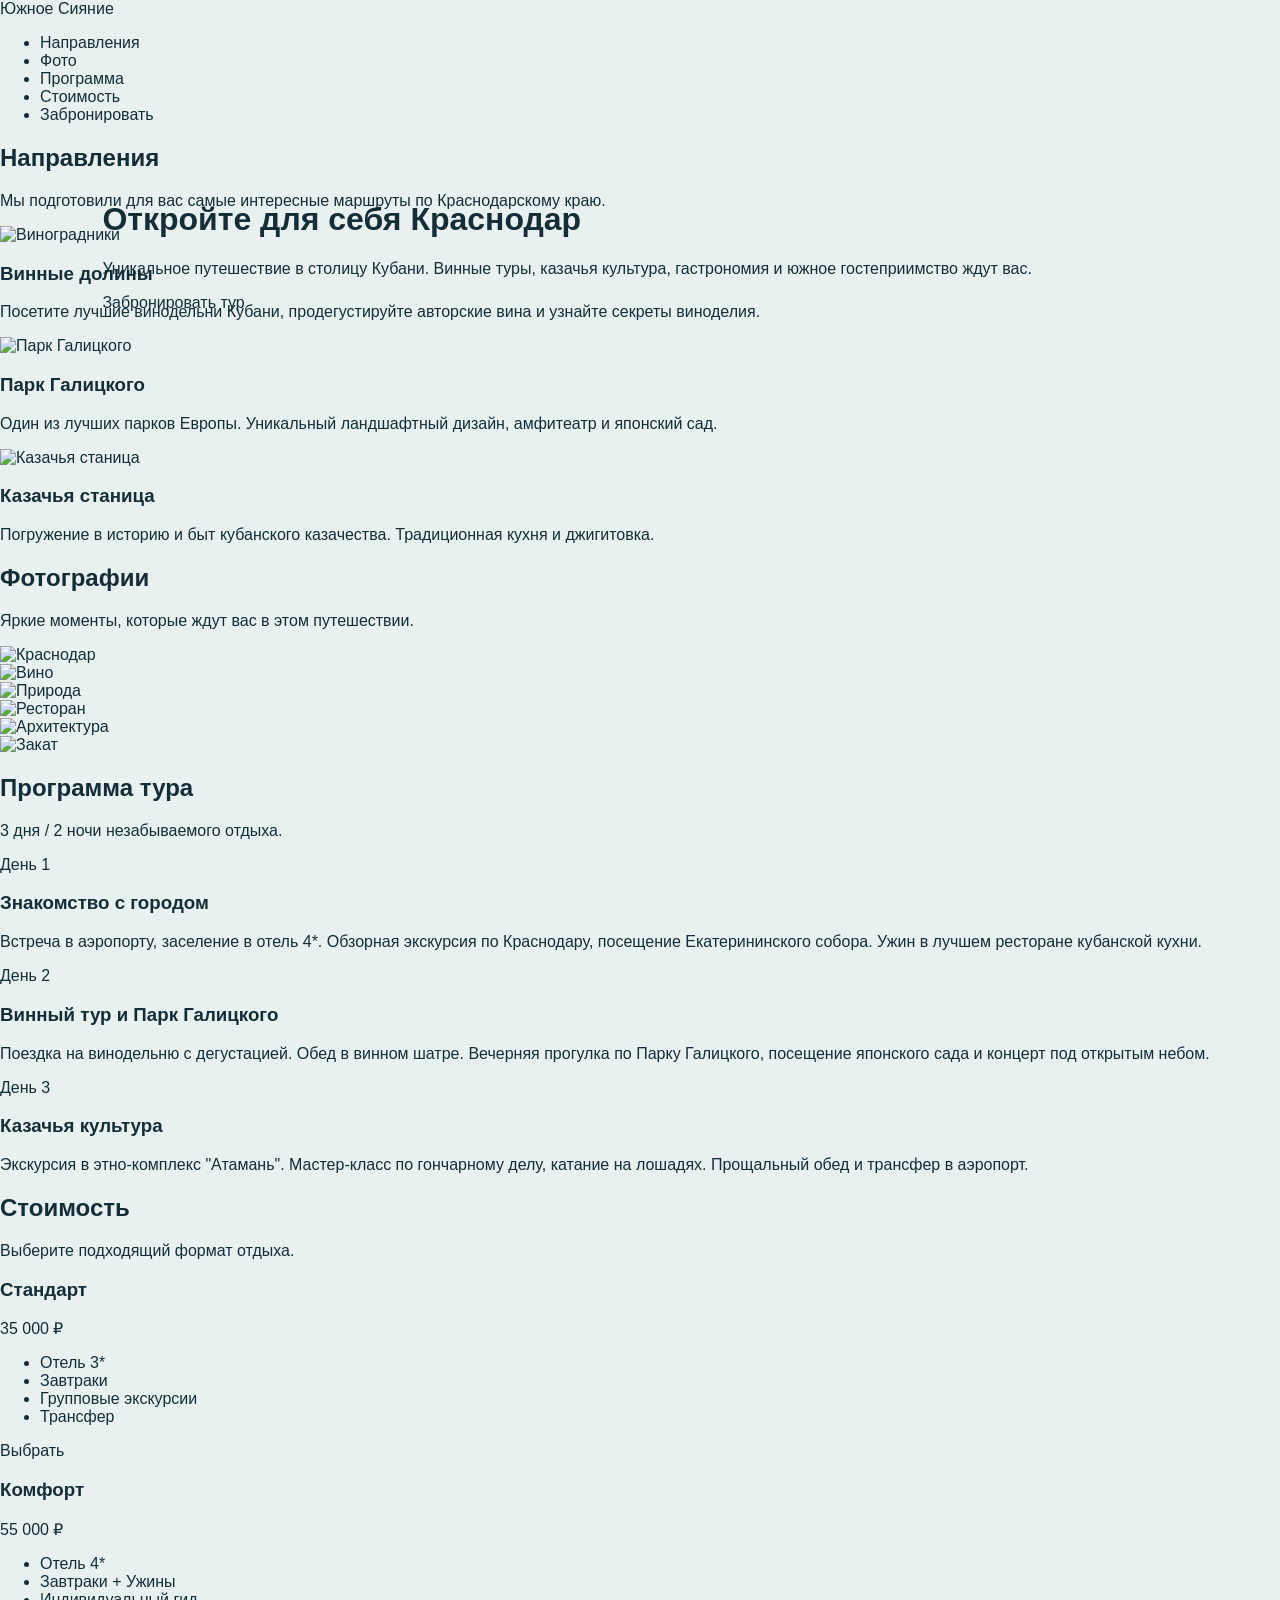
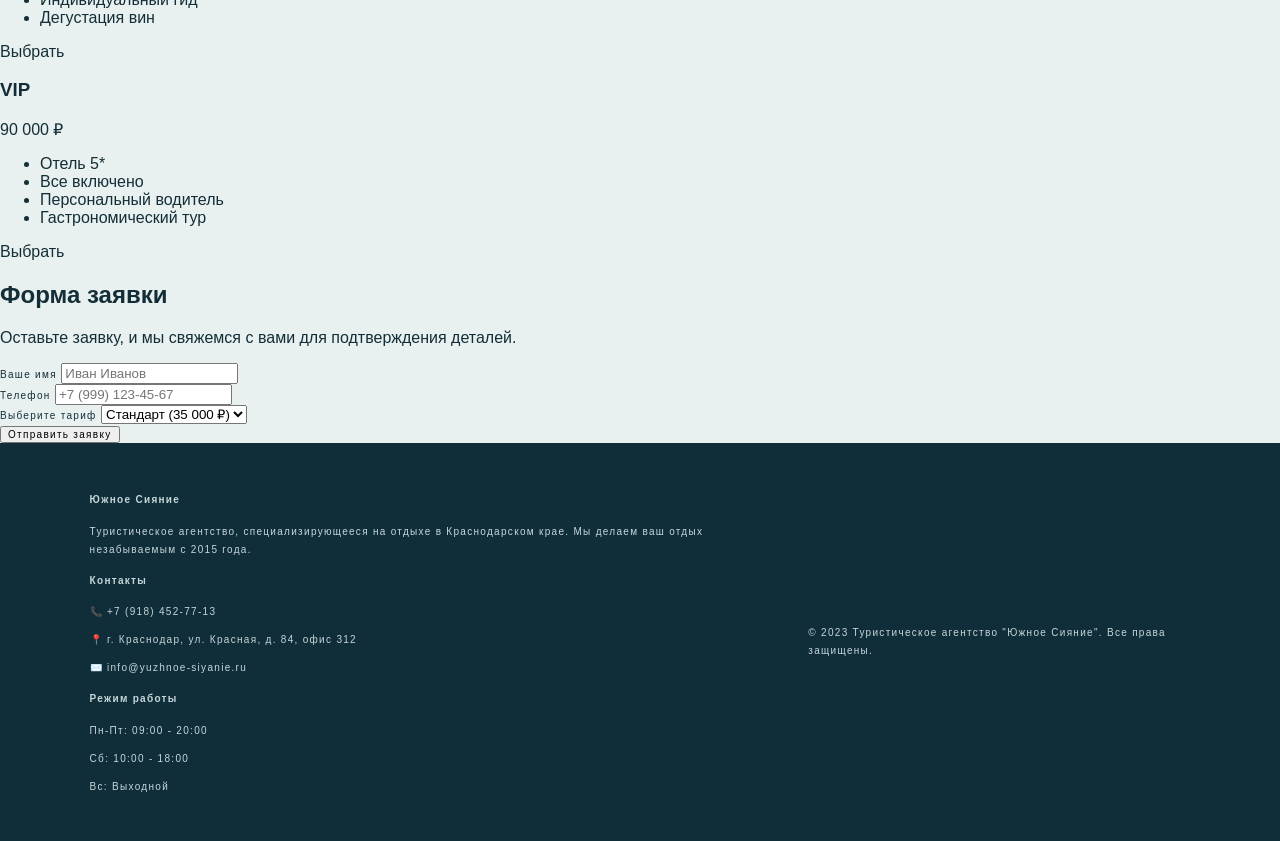
==== commit 862e1cc8: "Авллв" ====
--- a/index.html
+++ b/index.html
@@ -1,460 +1,220 @@
 <!DOCTYPE html>
 <html lang="ru">
 <head>
-  <meta charset="UTF-8">
-  <meta name="viewport" content="width=device-width, initial-scale=1.0">
-
-  <title>Краснодар — путешествие, которое запомнится</title>
-
-  <link rel="preconnect" href="https://fonts.googleapis.com">
-  <link rel="preconnect" href="https://fonts.gstatic.com" crossorigin>
-
-  <link href="https://fonts.googleapis.com/css2?family=DM+Sans:wght@400;500;600&family=Playfair+Display:wght@400;500;600&display=swap" rel="stylesheet">
-
-  <link rel="stylesheet" href="style.css">
+    <meta charset="UTF-8">
+    <meta name="viewport" content="width=device-width, initial-scale=1.0">
+    <title>Тур в Краснодар | Южное Сияние</title>
+
+    <!-- Шрифты Google -->
+    <link rel="preconnect" href="https://fonts.googleapis.com">
+    <link rel="preconnect" href="https://fonts.gstatic.com" crossorigin>
+    <link href="https://fonts.googleapis.com/css2?family=Montserrat:wght@300;400;600;700&family=Playfair+Display:ital,wght@0,400;0,700;1,400&display=swap" rel="stylesheet">
+
+    <!-- Подключение CSS -->
+    <link rel="stylesheet" href="style.css">
 </head>
 <body>
 
-  <!-- ШАПКА -->
-  <header class="topbar">
-    <a class="brand" href="#home">
-      ЮЖНОЕ ПУТЕШЕСТВИЕ
-    </a>
-
-    <button class="menu-button"
-            aria-expanded="false"
-            aria-label="Меню">
-      ☰
-    </button>
-
-    <nav id="nav">
-      <a href="#tour">ТУРЫ</a>
-      <a href="#route">МАРШРУТ</a>
-      <a href="#gallery">ОБРАЗЫ</a>
-      <a href="#booking">БРОНИРОВАТЬ</a>
+    <!-- Навигация -->
+    <nav>
+        <div class="logo">Южное <span>Сияние</span></div>
+        <ul class="nav-links">
+            <li><a href="#destinations">Направления</a></li>
+            <li><a href="#gallery">Фото</a></li>
+            <li><a href="#program">Программа</a></li>
+            <li><a href="#price">Стоимость</a></li>
+            <li><a href="#booking" class="btn-cta">Забронировать</a></li>
+        </ul>
     </nav>
-  </header>
-
-
-  <!-- ПЕРВЫЙ ЭКРАН -->
-  <main>
-
-    <section class="hero" id="home">
-
-      <div class="hero-image"></div>
-
-      <div class="hero-content">
-
-        <p class="overline">
-          ЮЖНЫЙ КРАЙ · РОССИЯ
-        </p>
-
-        <h1>КРАСНОДАР</h1>
-
-        <div class="hero-sidecopy">
-
-          <h2>
-            Путешествие,<br>
-            которое запомнится
-          </h2>
-
-          <p>
-            Откройте южный город<br>
-            в своём ритме — от парков<br>
-            до гастрономических открытий.
-          </p>
-
-        </div>
-
-        <a class="play-link"
-           href="#route"
-           aria-label="Посмотреть маршрут">
-          <span>▶</span>
-        </a>
-
-      </div>
-
-
-      <!-- ПАНЕЛЬ БРОНИРОВАНИЯ -->
-      <div class="booking-strip" id="booking">
-
-        <label>
-          ВЫБРАТЬ ДАТУ
-
-          <input type="date" id="tripDate">
-        </label>
-
-
-        <label>
-          ПОДОБРАТЬ ТУР
-
-          <select id="tourChoice">
-            <option>Краснодар — 3 дня</option>
-            <option>Краснодар выходного дня</option>
-            <option>Город + винодельни</option>
-          </select>
-        </label>
-
-
-        <label>
-          КОЛИЧЕСТВО ЛЮДЕЙ
-
-          <select id="people">
-            <option>1 человек</option>
-            <option selected>2 человека</option>
-            <option>3 человека</option>
-            <option>4 человека</option>
-            <option>5+ человек</option>
-          </select>
-        </label>
-
-
-        <a href="#application" class="book-button">
-          ЗАБРОНИРОВАТЬ ↗
-        </a>
-
-      </div>
-
-    </section>
-
-
-    <!-- БЛОК МАРШРУТА -->
-    <section class="route-feature" id="route">
-
-      <div class="route-photo"></div>
-
-      <div class="route-card">
-
-        <p class="overline dark">
-          ВАШЕ ПУТЕШЕСТВИЕ
-        </p>
-
-        <h2>
-          Создайте свой<br>
-          маршрут
-        </h2>
-
-        <p>
-          Вместе мы подберём путешествие с локациями,
-          прогулками и впечатлениями, которые интересны
-          именно вам.
-        </p>
-
-        <p>
-          От уютных улиц центра до масштабных парковых
-          пространств. У нас есть маршруты на любой вкус —
-          выберите свой юг.
-        </p>
-
-        <a href="#tour" class="inline-link">
-          УЗНАТЬ О ТУРАХ ↗
-        </a>
-
-      </div>
-
-      <div class="route-caption">
-        01 / ПАРКИ, АРХИТЕКТУРА, ВПЕЧАТЛЕНИЯ
-      </div>
-
-    </section>
-
-
-    <!-- ЦИФРЫ -->
-    <section class="numbers" id="tour">
-
-      <div class="number">
-        <strong>3</strong>
-        <span>ДНЯ ПУТЕШЕСТВИЯ</span>
-      </div>
-
-      <div class="number">
-        <strong>12+</strong>
-        <span>ЛОКАЦИЙ ДЛЯ ОТКРЫТИЙ</span>
-      </div>
-
-      <div class="number">
-        <strong>∞</strong>
-        <span>ЮЖНЫХ ВПЕЧАТЛЕНИЙ</span>
-      </div>
-
-      <div class="number">
-        <strong>24 900 ₽</strong>
-        <span>СТАРТОВАЯ СТОИМОСТЬ</span>
-      </div>
-
-    </section>
-
-
-    <!-- ФОТОГАЛЕРЕЯ -->
-    <section class="gallery-section" id="gallery">
-
-      <div class="gallery-heading">
-
-        <p class="overline dark">
-          МЕСТА, КОТОРЫЕ СТОИТ УВИДЕТЬ
-        </p>
-
-        <h2>Краснодар — в деталях</h2>
-
-      </div>
-
-
-      <div class="gallery">
-
-        <figure>
-          <img
-            src="https://images.unsplash.com/photo-1519608487953-e999c86e7455?auto=format&fit=crop&w=1200&q=85"
-            alt="Зелёный парк и природный ландшафт">
-
-          <figcaption>
-            01 / ПАРК ГАЛИЦКОГО
-          </figcaption>
-        </figure>
-
-
-        <figure>
-          <img
-            src="https://images.unsplash.com/photo-1511818966892-d7d671e672a2?auto=format&fit=crop&w=1000&q=85"
-            alt="Городская архитектура">
-
-          <figcaption>
-            02 / ГОРОДСКИЕ УЛИЦЫ
-          </figcaption>
-        </figure>
-
-
-        <figure>
-          <img
-            src="https://images.unsplash.com/photo-1516594798947-e65505dbb29d?auto=format&fit=crop&w=1000&q=85"
-            alt="Виноградники и южные пейзажи">
-
-          <figcaption>
-            03 / ВКУС ЮГА
-          </figcaption>
-        </figure>
-
-      </div>
-
-    </section>
-
-
-    <!-- ПРОГРАММА ТУРА -->
-    <section class="itinerary">
-
-      <div class="itinerary-title">
-
-        <p class="overline">
-          ПЛАН ПУТЕШЕСТВИЯ
-        </p>
-
-        <h2>
-          Три дня<br>
-          на юге
-        </h2>
-
-      </div>
-
-
-      <div class="itinerary-items">
-
-        <article>
-
-          <span>ДЕНЬ 01</span>
-
-          <h3>Знакомство с Краснодаром</h3>
-
-          <p>
-            Исторический центр, прогулочные улицы,
-            архитектура, местные кафе и первые впечатления.
-          </p>
-
-        </article>
-
-
-        <article>
-
-          <span>ДЕНЬ 02</span>
-
-          <h3>Парк и пространства</h3>
-
-          <p>
-            Парк Галицкого, ландшафтные композиции,
-            необычные арт-объекты и время для фотографий.
-          </p>
-
-        </article>
-
-
-        <article>
-
-          <span>ДЕНЬ 03</span>
-
-          <h3>Вкусы и открытия</h3>
-
-          <p>
-            Южная кухня, небольшие локальные места,
-            сувениры и свободное время перед отъездом.
-          </p>
-
-        </article>
-
-      </div>
-
-    </section>
-
-
-    <!-- СТОИМОСТЬ -->
-    <section class="price-section">
-
-      <p class="overline dark">
-        СТОИМОСТЬ ПУТЕШЕСТВИЯ
-      </p>
-
-      <h2>Выберите свой формат</h2>
-
-
-      <div class="price-grid">
-
-        <article>
-
-          <span>ЛАЙТ</span>
-
-          <h3>24 900 ₽</h3>
-
-          <p>
-            Программа, экскурсии, сопровождение
-            и трансферы по маршруту.
-          </p>
-
-          <a href="#application">
-            ОСТАВИТЬ ЗАЯВКУ ↗
-          </a>
-
-        </article>
-
-
-        <article class="price-featured">
-
-          <span>КОМФОРТ</span>
-
-          <h3>34 900 ₽</h3>
-
-          <p>
-            Программа, проживание на 2 ночи,
-            завтраки, экскурсии и сопровождение.
-          </p>
-
-          <a href="#application">
-            ОСТАВИТЬ ЗАЯВКУ ↗
-          </a>
-
-        </article>
-
-      </div>
-
-    </section>
-
-
-    <!-- ФОРМА ЗАЯВКИ -->
-    <section class="application" id="application">
-
-      <div>
-
-        <p class="overline dark">
-          ПЛАНИРУЕМ ВАШ ЮГ
-        </p>
-
-        <h2>
-          Путешествие<br>
-          начинается здесь.
-        </h2>
-
-        <p class="form-intro">
-          Оставьте контакты — мы свяжемся с вами
-          и поможем выбрать даты и маршрут.
-        </p>
-
-      </div>
-
-
-      <form id="applicationForm">
-
-        <label>
-          ИМЯ
-
-          <input
-            name="name"
-            placeholder="Ваше имя"
-            required>
-        </label>
-
-
-        <label>
-          ТЕЛЕФОН
-
-          <input
-            name="phone"
-            type="tel"
-            placeholder="+7 (___) ___-__-__"
-            required>
-        </label>
-
-
-        <label>
-          ДАТА ПОЕЗДКИ
-
-          <input
-            name="date"
-            type="date">
-        </label>
-
-
-        <label>
-          ПОЖЕЛАНИЯ
-
-          <textarea
-            name="comment"
-            rows="3"
-            placeholder="Расскажите, что хотели бы увидеть">
-          </textarea>
-        </label>
-
-
-        <button type="submit">
-          ОТПРАВИТЬ ЗАЯВКУ ↗
-        </button>
-
-
-        <p class="form-message" id="formMessage"></p>
-
-      </form>
-
-    </section>
-
-  </main>
-
-
-  <!-- ПОДВАЛ -->
-  <footer>
-
-    <div class="footer-brand">
-      ЮЖНОЕ ПУТЕШЕСТВИЕ
-    </div>
-
-    <div>
-      +7 (918) 456-27-39<br>
-      Краснодар, ул. Красная, 85
-    </div>
-
-    <div>
-      © 2026 · ДЕМО САЙТ
-    </div>
-
-  </footer>
-
-
-  <!-- ПОДКЛЮЧЕНИЕ JS -->
-  <script src="script.js"></script>
-
+
+    <!-- Hero -->
+    <header>
+        <div class="hero-content">
+            <h1>Откройте для себя Краснодар</h1>
+            <p>Уникальное путешествие в столицу Кубани. Винные туры, казачья культура, гастрономия и южное гостеприимство ждут вас.</p>
+            <a href="#booking" class="btn-cta">Забронировать тур</a>
+        </div>
+    </header>
+
+    <!-- Направления -->
+    <section id="destinations">
+        <h2 class="section-title">Направления</h2>
+        <p class="section-desc">Мы подготовили для вас самые интересные маршруты по Краснодарскому краю.</p>
+
+        <div class="destinations-grid">
+            <div class="dest-card">
+                <div class="dest-img">
+                    <img src="https://images.unsplash.com/photo-1590433542250-8c57b4e0c1b6?q=80&w=800&auto=format&fit=crop" alt="Виноградники">
+                </div>
+                <div class="dest-info">
+                    <h3>Винные долины</h3>
+                    <p>Посетите лучшие винодельни Кубани, продегустируйте авторские вина и узнайте секреты виноделия.</p>
+                </div>
+            </div>
+            <div class="dest-card">
+                <div class="dest-img">
+                    <img src="https://images.unsplash.com/photo-1589135308024-403a285b4cf2?q=80&w=800&auto=format&fit=crop" alt="Парк Галицкого">
+                </div>
+                <div class="dest-info">
+                    <h3>Парк Галицкого</h3>
+                    <p>Один из лучших парков Европы. Уникальный ландшафтный дизайн, амфитеатр и японский сад.</p>
+                </div>
+            </div>
+            <div class="dest-card">
+                <div class="dest-img">
+                    <img src="https://images.unsplash.com/photo-1570126618953-d437176e8c79?q=80&w=800&auto=format&fit=crop" alt="Казачья станица">
+                </div>
+                <div class="dest-info">
+                    <h3>Казачья станица</h3>
+                    <p>Погружение в историю и быт кубанского казачества. Традиционная кухня и джигитовка.</p>
+                </div>
+            </div>
+        </div>
+    </section>
+
+    <!-- Галерея -->
+    <section id="gallery">
+        <h2 class="section-title">Фотографии</h2>
+        <p class="section-desc">Яркие моменты, которые ждут вас в этом путешествии.</p>
+
+        <div class="gallery-grid">
+            <div class="gallery-item"><img src="https://images.unsplash.com/photo-1560969184-10fe8719e047?q=80&w=800&auto=format&fit=crop" alt="Краснодар"></div>
+            <div class="gallery-item"><img src="https://images.unsplash.com/photo-1506377247377-2a5b3b417ebb?q=80&w=800&auto=format&fit=crop" alt="Вино"></div>
+            <div class="gallery-item"><img src="https://images.unsplash.com/photo-1441974231531-c6227db76b6e?q=80&w=800&auto=format&fit=crop" alt="Природа"></div>
+            <div class="gallery-item"><img src="https://images.unsplash.com/photo-1517248135467-4c7edcad34c4?q=80&w=800&auto=format&fit=crop" alt="Ресторан"></div>
+            <div class="gallery-item"><img src="https://images.unsplash.com/photo-1549488344-1f9b8d2bd1f3?q=80&w=800&auto=format&fit=crop" alt="Архитектура"></div>
+            <div class="gallery-item"><img src="https://images.unsplash.com/photo-1476514525535-07fb3b4ae5f1?q=80&w=800&auto=format&fit=crop" alt="Закат"></div>
+        </div>
+    </section>
+
+    <!-- Программа -->
+    <section id="program">
+        <h2 class="section-title">Программа тура</h2>
+        <p class="section-desc">3 дня / 2 ночи незабываемого отдыха.</p>
+
+        <div class="timeline">
+            <div class="timeline-item left">
+                <div class="timeline-content">
+                    <span>День 1</span>
+                    <h3>Знакомство с городом</h3>
+                    <p>Встреча в аэропорту, заселение в отель 4*. Обзорная экскурсия по Краснодару, посещение Екатерининского собора. Ужин в лучшем ресторане кубанской кухни.</p>
+                </div>
+            </div>
+            <div class="timeline-item right">
+                <div class="timeline-content">
+                    <span>День 2</span>
+                    <h3>Винный тур и Парк Галицкого</h3>
+                    <p>Поездка на винодельню с дегустацией. Обед в винном шатре. Вечерняя прогулка по Парку Галицкого, посещение японского сада и концерт под открытым небом.</p>
+                </div>
+            </div>
+            <div class="timeline-item left">
+                <div class="timeline-content">
+                    <span>День 3</span>
+                    <h3>Казачья культура</h3>
+                    <p>Экскурсия в этно-комплекс "Атамань". Мастер-класс по гончарному делу, катание на лошадях. Прощальный обед и трансфер в аэропорт.</p>
+                </div>
+            </div>
+        </div>
+    </section>
+
+    <!-- Стоимость -->
+    <section id="price">
+        <h2 class="section-title">Стоимость</h2>
+        <p class="section-desc">Выберите подходящий формат отдыха.</p>
+
+        <div class="price-cards">
+            <div class="price-card">
+                <h3>Стандарт</h3>
+                <div class="price-amount">35 000 ₽</div>
+                <ul class="price-features">
+                    <li>Отель 3*</li>
+                    <li>Завтраки</li>
+                    <li>Групповые экскурсии</li>
+                    <li>Трансфер</li>
+                </ul>
+                <a href="#booking" class="btn-cta">Выбрать</a>
+            </div>
+            <div class="price-card featured">
+                <h3>Комфорт</h3>
+                <div class="price-amount">55 000 ₽</div>
+                <ul class="price-features">
+                    <li>Отель 4*</li>
+                    <li>Завтраки + Ужины</li>
+                    <li>Индивидуальный гид</li>
+                    <li>Дегустация вин</li>
+                </ul>
+                <a href="#booking" class="btn-cta">Выбрать</a>
+            </div>
+            <div class="price-card">
+                <h3>VIP</h3>
+                <div class="price-amount">90 000 ₽</div>
+                <ul class="price-features">
+                    <li>Отель 5*</li>
+                    <li>Все включено</li>
+                    <li>Персональный водитель</li>
+                    <li>Гастрономический тур</li>
+                </ul>
+                <a href="#booking" class="btn-cta">Выбрать</a>
+            </div>
+        </div>
+    </section>
+
+    <!-- Форма -->
+    <section id="booking">
+        <h2 class="section-title">Форма заявки</h2>
+        <p class="section-desc">Оставьте заявку, и мы свяжемся с вами для подтверждения деталей.</p>
+
+        <div class="booking-container">
+            <form id="bookingForm">
+                <div class="form-group">
+                    <label for="name">Ваше имя</label>
+                    <input type="text" id="name" placeholder="Иван Иванов" required>
+                </div>
+                <div class="form-group">
+                    <label for="phone">Телефон</label>
+                    <input type="tel" id="phone" placeholder="+7 (999) 123-45-67" required>
+                </div>
+                <div class="form-group">
+                    <label for="tariff">Выберите тариф</label>
+                    <select id="tariff">
+                        <option value="standard">Стандарт (35 000 ₽)</option>
+                        <option value="comfort">Комфорт (55 000 ₽)</option>
+                        <option value="vip">VIP (90 000 ₽)</option>
+                    </select>
+                </div>
+                <div class="form-group">
+                    <button type="submit">Отправить заявку</button>
+                </div>
+            </form>
+        </div>
+    </section>
+
+    <!-- Футер -->
+    <footer>
+        <div class="footer-content">
+            <div class="footer-col">
+                <h4>Южное Сияние</h4>
+                <p>Туристическое агентство, специализирующееся на отдыхе в Краснодарском крае. Мы делаем ваш отдых незабываемым с 2015 года.</p>
+            </div>
+            <div class="footer-col">
+                <h4>Контакты</h4>
+                <p>📞 +7 (918) 452-77-13</p>
+                <p>📍 г. Краснодар, ул. Красная, д. 84, офис 312</p>
+                <p>✉️ info@yuzhnoe-siyanie.ru</p>
+            </div>
+            <div class="footer-col">
+                <h4>Режим работы</h4>
+                <p>Пн-Пт: 09:00 - 20:00</p>
+                <p>Сб: 10:00 - 18:00</p>
+                <p>Вс: Выходной</p>
+            </div>
+        </div>
+        <div class="footer-bottom">
+            &copy; 2023 Туристическое агентство "Южное Сияние". Все права защищены.
+        </div>
+    </footer>
+
+    <!-- Подключение JS -->
+    <script src="script.js"></script>
 </body>
-  </html>
+                      </html>
--- a/style.css
+++ b/style.css
@@ -1,3 +1,836 @@
-*{box-sizing:border-box}html{scroll-behavior:smooth}body{margin:0;font-family:'Manrope',Arial,sans-serif;color:#1c2822;background:#f5f5f0}a{color:inherit;text-decoration:none}.header{height:82px;padding:0 6%;display:flex;align-items:center;justify-content:space-between;background:#f5f5f0;position:sticky;top:0;z-index:50}.logo{font-size:13px;font-weight:800;letter-spacing:.11em;display:flex;align-items:center;gap:10px}.logo-mark{color:#d27c46;font-size:23px}.nav{display:flex;align-items:center;gap:30px;font-size:12px;font-weight:700}.nav a:hover,.text-link:hover{color:#d27c46}.nav-cta{padding:13px 18px;border:1px solid #25392c;border-radius:3px}.menu-toggle{display:none;border:0;background:none;font-size:24px}.hero{min-height:650px;height:calc(100vh - 82px);max-height:850px;position:relative;background-image:url('https://images.unsplash.com/photo-1519608487953-e999c86e7455?auto=format&fit=crop&w=2000&q=90');background-size:cover;background-position:center;display:flex;align-items:center;color:#fff}.hero-shade{position:absolute;inset:0;background:linear-gradient(90deg,rgba(13,25,18,.75),rgba(13,25,18,.18) 70%),linear-gradient(0deg,rgba(12,21,15,.35),transparent 40%)}.hero-content{position:relative;margin-left:10%;max-width:660px;padding:45px 20px}.eyebrow{font-size:10px;letter-spacing:.2em;font-weight:800;color:#e5b68f;margin:0 0 24px}.hero h1{font-size:clamp(48px,7vw,88px);line-height:1.04;letter-spacing:-.06em;margin:0 0 24px;font-weight:700}.hero h1 em{font-style:normal;color:#e8bc93}.hero-description{font-size:15px;line-height:1.8;max-width:440px;color:#e4e9e3}.hero-actions{display:flex;align-items:center;gap:25px;margin-top:34px}.button{display:inline-flex;justify-content:center;align-items:center;gap:22px;padding:15px 20px;font-size:12px;font-weight:800;border:1px solid transparent;cursor:pointer;transition:.2s}.button:hover{transform:translateY(-2px)}.button-light{background:#f5f5f0;color:#23372b}.text-link{font-size:12px;font-weight:700}.hero-note{margin-top:42px;font-size:11px;color:#e4e9e3}.dot{display:inline-block;width:7px;height:7px;border-radius:50%;background:#dfaa77;margin-right:8px}.hero-bottom{position:absolute;bottom:25px;left:6%;right:6%;display:flex;justify-content:space-between;font-size:10px;letter-spacing:.12em;color:#e0e5df}.section-wrap{padding-left:8%;padding-right:8%}.intro{padding-top:120px;padding-bottom:110px;display:grid;grid-template-columns:1fr 2fr;gap:35px}.intro-label{font-size:10px;letter-spacing:.15em;font-weight:800;color:#8b958c}.intro h2,.section-heading h2,.application h2{font-size:clamp(35px,4.7vw,60px);letter-spacing:-.055em;line-height:1.1;margin:0 0 25px}.intro h2 span,.application h2 span{color:#b96e3e}.intro-text p{max-width:650px;color:#66736a;font-size:14px;line-height:1.9}.section-heading{display:flex;justify-content:space-between;align-items:end;margin-bottom:40px}.eyebrow.dark{color:#9a6d4e}.section-heading h2{margin-bottom:0}.section-heading>p{font-size:12px;color:#778178;line-height:1.8}.destinations{padding-bottom:120px}.destination-grid{display:grid;grid-template-columns:1.25fr 1fr;gap:16px}.destination-card{height:360px;position:relative;overflow:hidden;background:#d5d9d2}.destination-card.large{height:480px;grid-row:span 2}.destination-card img{width:100%;height:100%;object-fit:cover;transition:transform .65s}.destination-card:hover img{transform:scale(1.05)}.destination-card:after{content:'';position:absolute;inset:0;background:linear-gradient(0deg,rgba(10,18,12,.78),transparent 65%)}.card-overlay{position:absolute;z-index:2;bottom:25px;left:25px;right:25px;color:white;display:flex;align-items:end;gap:15px}.card-overlay>span{font-size:10px;opacity:.7}.card-overlay div{flex:1}.card-overlay h3{font-size:24px;margin:0 0 8px;letter-spacing:-.04em}.card-overlay p{font-size:11px;margin:0;color:#e1e5df}.card-overlay b{font-size:22px;font-weight:400}.program{padding-top:20px;padding-bottom:125px}.program-list{border-top:1px solid #d5dbd4}.program-item{display:grid;grid-template-columns:150px 1fr 130px;gap:25px;padding:35px 0;border-bottom:1px solid #d5dbd4;align-items:start}.day,.program-time{font-size:10px;letter-spacing:.12em;font-weight:800;color:#9b7254}.program-main h3{font-size:22px;margin:0 0 12px;letter-spacing:-.04em}.program-main p{margin:0;color:#778178;font-size:13px;line-height:1.8;max-width:640px}.program-time{text-align:right;color:#7a867d;letter-spacing:0}.price-section{background:#1e3227;color:#f5f5f0;padding:100px 0}.price-inner{display:grid;grid-template-columns:1fr 1.5fr;gap:55px;align-items:center}.price-copy h2{font-size:clamp(40px,5vw,62px);letter-spacing:-.06em;line-height:1.06;margin:0 0 25px}.price-copy>p:not(.eyebrow){color:#c3cdc4;line-height:1.8;font-size:13px;max-width:380px}.price-small{font-size:10px;color:#9aa99d;margin-top:40px}.price-cards{display:grid;grid-template-columns:1fr 1fr;gap:14px}.price-card{padding:30px 25px;background:#f4f4ee;color:#26382d}.price-card.featured{background:#dfb58e}.price-tag{font-size:9px;letter-spacing:.17em;font-weight:800;color:#a06f4b}.featured .price-tag{color:#654a35}.price-card h3{font-size:23px;margin:18px 0 8px}.price-number{font-size:29px;font-weight:800;letter-spacing:-.04em}.price-card>p{font-size:11px;color:#788078;line-height:1.6;min-height:35px}.price-card ul{list-style:none;padding:0;margin:25px 0 30px;font-size:11px;line-height:2.4}.price-card li{border-bottom:1px solid #e0e3dc}.button-outline{border-color:#344639;color:#344639;width:100%}.button-dark{background:#263b2d;color:white;width:100%}.featured .button-dark{background:#25382b}.application{padding-top:115px;padding-bottom:120px;display:grid;grid-template-columns:1fr 1fr;gap:70px}.application-info>p:not(.eyebrow){max-width:430px;color:#778178;font-size:13px;line-height:1.9}.contact-mini{margin-top:35px;font-size:12px;color:#6b786e}.contact-mini span{color:#c67d4c;margin-right:8px}.application-form{background:#fff;padding:35px;display:flex;flex-direction:column;gap:20px;box-shadow:0 15px 45px rgba(20,40,25,.04)}.application-form label{font-size:10px;font-weight:800;letter-spacing:.06em;display:flex;flex-direction:column;gap:9px}.application-form input,.application-form select,.application-form textarea{font-family:inherit;border:0;border-bottom:1px solid #d9dfd8;padding:12px 0;font-size:13px;background:transparent;outline:none;color:#24372a;border-radius:0}.application-form input:focus,.application-form select:focus,.application-form textarea:focus{border-color:#b96e3e}.application-form textarea{resize:vertical}.form-row{display:grid;grid-template-columns:1fr 1fr;gap:18px}.submit-button{margin-top:5px}.application-form small{font-size:9px;color:#89928a;line-height:1.5}.form-message{margin:0;font-size:12px;color:#3e7751}.footer{background:#17291f;color:#f1f3ed;padding:55px 8% 30px}.footer-top{display:flex;justify-content:space-between;align-items:center;padding-bottom:45px;border-bottom:1px solid #35463a}.footer-top p{font-size:12px;color:#aab5ac}.footer-link{font-size:12px;font-weight:700}.logo-footer{color:#fff}.footer-bottom{padding-top:25px;display:flex;justify-content:space-between;align-items:start;font-size:10px;line-height:2;color:#b1bbb2}.footer-bottom strong{color:#f5f5f0}.footer-bottom a{color:#f5f5f0}.footer-bottom>div:nth-child(2){text-align:center}
-@media(max-width:900px){.header{padding:0 5%}.nav{gap:16px}.nav a{font-size:11px}.section-wrap{padding-left:6%;padding-right:6%}.intro{grid-template-columns:1fr;gap:20px;padding-top:85px}.price-inner{grid-template-columns:1fr;gap:40px}.price-copy{text-align:center}.price-copy>p:not(.eyebrow){margin-left:auto;margin-right:auto}.price-small{margin-top:25px}.application{gap:35px}.destination-card.large{height:430px}.destination-card{height:320px}}
-@media(max-width:650px){.header{height:70px}.menu-toggle{display:block}.nav{display:none;position:absolute;top:70px;left:0;right:0;background:#f5f5f0;padding:20px 6%;flex-direction:column;align-items:stretch;gap:18px;border-top:1px solid #e1e5df}.nav.open{display:flex}.nav-cta{text-align:center}.hero{height:650px;min-height:0}.hero-content{margin-left:3%;padding:25px 5%}.hero h1{font-size:56px}.hero-description{font-size:13px}.hero-actions{flex-direction:column;align-items:flex-start;gap:17px}.hero-bottom{font-size:9px}.intro{padding-top:70px;padding-bottom:70px}.intro h2,.section-heading h2,.application h2{font-size:38px}.section-heading{align-items:flex-start;flex-direction:column;gap:15px}.destination-grid{grid-template-columns:1fr}.destination-card.large{grid-row:auto;height:350px}.destination-card{height:300px}.destinations{padding-bottom:75px}.program{padding-bottom:80px}.program-item{grid-template-columns:1fr;gap:12px;padding:27px 0}.program-time{text-align:left}.price-section{padding:70px 0}.price-cards{grid-template-columns:1fr}.application{grid-template-columns:1fr;padding-top:75px;padding-bottom:75px}.application-form{padding:25px 20px}.form-row{grid-template-columns:1fr}.footer-top{flex-direction:column;align-items:flex-start;gap:20px}.footer-bottom{flex-direction:column;gap:22px}.footer-bottom>div:nth-child(2){text-align:left}.footer{padding-left:6%;padding-right:6%}}
+/* ==============================
+   ОБЩИЕ СТИЛИ
+============================== */
+
+* {
+    box-sizing: border-box;
+}
+
+html {
+    scroll-behavior: smooth;
+}
+
+body {
+    margin: 0;
+    background: #e8f0f0;
+    color: #142e38;
+    font-family: 'DM Sans', sans-serif;
+    font-weight: 400;
+}
+
+a {
+    color: inherit;
+    text-decoration: none;
+}
+
+
+/* ==============================
+   ШАПКА
+============================== */
+
+.topbar {
+    position: absolute;
+    top: 0;
+    left: 0;
+    right: 0;
+    z-index: 5;
+
+    display: flex;
+    justify-content: space-between;
+    align-items: center;
+
+    padding: 30px 7%;
+    color: #f5f8f6;
+}
+
+.brand,
+.topbar nav a,
+.overline,
+.booking-strip label,
+.book-button,
+.inline-link,
+.route-caption,
+.number span,
+.gallery figcaption,
+.itinerary article > span,
+.price-grid article > span,
+.price-grid a,
+form label,
+form button,
+footer {
+    font-size: 10px;
+    letter-spacing: .13em;
+}
+
+.brand {
+    font-weight: 600;
+}
+
+.topbar nav {
+    display: flex;
+    gap: 30px;
+}
+
+.topbar nav a {
+    font-weight: 600;
+}
+
+.menu-button {
+    display: none;
+    background: transparent;
+    border: 0;
+    color: white;
+    font-size: 24px;
+}
+
+
+/* ==============================
+   ПЕРВЫЙ ЭКРАН
+============================== */
+
+.hero {
+    height: 100vh;
+    min-height: 720px;
+    position: relative;
+    color: white;
+}
+
+.hero-image {
+    position: absolute;
+    inset: 0;
+
+    background-image:
+        linear-gradient(
+            90deg,
+            rgba(8, 27, 37, .5),
+            rgba(8, 27, 37, .05)
+        ),
+        linear-gradient(
+            0deg,
+            rgba(8, 27, 37, .25),
+            transparent 40%
+        ),
+        url('https://images.unsplash.com/photo-1519608487953-e999c86e7455?auto=format&fit=crop&w=2000&q=90');
+
+    background-position: center;
+    background-size: cover;
+}
+
+.hero-content {
+    position: absolute;
+    top: 20%;
+    left: 8%;
+    right: 8%;
+}
+
+.overline {
+    font-weight: 600;
+    color: #c5d8d8;
+    margin: 0 0 20px;
+}
+
+.hero h1 {
+    font-family: 'Playfair Display', serif;
+    font-size: clamp(72px, 12vw, 165px);
+    font-weight: 400;
+    line-height: .95;
+    letter-spacing: .01em;
+    margin: 0;
+}
+
+
+/* Текст справа */
+
+.hero-sidecopy {
+    position: absolute;
+    top: 15%;
+    left: 53%;
+    max-width: 330px;
+}
+
+.hero-sidecopy h2 {
+    font-size: 18px;
+    font-weight: 500;
+    line-height: 1.35;
+    margin: 0 0 12px;
+}
+
+.hero-sidecopy p {
+    font-size: 12px;
+    line-height: 1.7;
+    color: #e0e8e8;
+}
+
+
+/* Кнопка-плей */
+
+.play-link {
+    position: absolute;
+    top: 46%;
+    left: 53%;
+
+    width: 80px;
+    height: 80px;
+
+    border: 1px solid rgba(255, 255, 255, .7);
+    border-radius: 50%;
+
+    display: grid;
+    place-items: center;
+
+    transition: .25s;
+}
+
+.play-link:hover {
+    background: rgba(255, 255, 255, .18);
+    transform: scale(1.05);
+}
+
+.play-link span {
+    font-size: 18px;
+    margin-left: 4px;
+}
+
+
+/* ==============================
+   ПАНЕЛЬ БРОНИРОВАНИЯ
+============================== */
+
+.booking-strip {
+    position: absolute;
+    bottom: 0;
+    left: 0;
+    right: 0;
+
+    display: grid;
+    grid-template-columns: 1fr 1.2fr 1.2fr 1fr;
+
+    background: rgba(235, 245, 245, .94);
+    color: #18333c;
+
+    padding: 0 7%;
+    min-height: 76px;
+    align-items: stretch;
+}
+
+.booking-strip label {
+    display: flex;
+    flex-direction: column;
+    justify-content: center;
+    gap: 7px;
+
+    padding: 12px 20px;
+
+    border-right: 1px solid #c7d7d9;
+    font-weight: 600;
+}
+
+.booking-strip input,
+.booking-strip select {
+    border: 0;
+    background: transparent;
+    color: #16333d;
+
+    font: 12px 'DM Sans', sans-serif;
+    outline: none;
+
+    max-width: 100%;
+}
+
+.book-button {
+    background: #153743;
+    color: white;
+
+    display: flex;
+    align-items: center;
+    justify-content: center;
+
+    padding: 20px;
+    font-weight: 600;
+}
+
+
+/* ==============================
+   БЛОК МАРШРУТА
+============================== */
+
+.route-feature {
+    min-height: 850px;
+    position: relative;
+
+    background: #b9dce6;
+    overflow: hidden;
+}
+
+.route-photo {
+    position: absolute;
+    inset: 0;
+
+    background:
+        url('https://images.unsplash.com/photo-1500530855697-b586d89ba3ee?auto=format&fit=crop&w=1800&q=90')
+        center / cover no-repeat;
+}
+
+.route-feature::after {
+    content: '';
+    position: absolute;
+    inset: 0;
+
+    background: linear-gradient(
+        0deg,
+        rgba(15, 49, 61, .2),
+        transparent 40%
+    );
+}
+
+
+/* Карточка с текстом */
+
+.route-card {
+    position: absolute;
+    z-index: 2;
+
+    left: 9%;
+    top: 12%;
+
+    width: min(410px, 42%);
+
+    background: rgba(248, 250, 247, .96);
+
+    padding: 40px 38px;
+    border-radius: 4px;
+}
+
+.overline.dark {
+    color: #66828b;
+}
+
+.route-card h2,
+.gallery-heading h2,
+.itinerary-title h2,
+.price-section h2,
+.application h2 {
+    font-family: 'Playfair Display', serif;
+    font-weight: 400;
+    font-size: 44px;
+    line-height: 1.1;
+    margin: 0 0 22px;
+}
+
+.route-card p:not(.overline) {
+    font-size: 13px;
+    line-height: 1.75;
+    color: #52666b;
+}
+
+.inline-link {
+    display: inline-block;
+    margin-top: 18px;
+
+    font-weight: 600;
+
+    border-bottom: 1px solid #244c5b;
+    padding-bottom: 7px;
+}
+
+.route-caption {
+    position: absolute;
+    bottom: 25px;
+    left: 7%;
+    z-index: 3;
+
+    color: white;
+}
+
+
+/* ==============================
+   ЦИФРЫ
+============================== */
+
+.numbers {
+    display: grid;
+    grid-template-columns: repeat(4, 1fr);
+
+    background: #123a49;
+    color: #e7f2f1;
+
+    padding: 55px 7%;
+
+    border-top: 1px solid rgba(255, 255, 255, .25);
+}
+
+.number {
+    padding: 10px 20px;
+
+    border-right: 1px solid rgba(255, 255, 255, .2);
+
+    display: flex;
+    flex-direction: column;
+    gap: 10px;
+}
+
+.number:last-child {
+    border: 0;
+}
+
+.number strong {
+    font-family: 'Playfair Display', serif;
+    font-size: clamp(26px, 4vw, 48px);
+    font-weight: 400;
+}
+
+.number span {
+    color: #b4d0d5;
+}
+
+
+/* ==============================
+   ГАЛЕРЕЯ
+============================== */
+
+.gallery-section {
+    padding: 100px 7% 120px;
+    background: #eaf1f1;
+}
+
+.gallery-heading {
+    text-align: center;
+    margin-bottom: 50px;
+}
+
+.gallery-heading h2 {
+    margin-bottom: 0;
+}
+
+.gallery {
+    display: grid;
+    grid-template-columns: 1.3fr 1fr 1fr;
+    gap: 15px;
+}
+
+.gallery figure {
+    margin: 0;
+    position: relative;
+    height: 430px;
+    overflow: hidden;
+}
+
+.gallery img {
+    width: 100%;
+    height: 100%;
+    object-fit: cover;
+    transition: transform .5s;
+}
+
+.gallery figure:hover img {
+    transform: scale(1.04);
+}
+
+.gallery figcaption {
+    position: absolute;
+    bottom: 20px;
+    left: 20px;
+    color: white;
+    text-shadow: 0 1px 5px #1a3035;
+}
+
+
+/* ==============================
+   ПРОГРАММА
+============================== */
+
+.itinerary {
+    background: #123a49;
+    color: #e9f2f1;
+
+    padding: 100px 7%;
+
+    display: grid;
+    grid-template-columns: .8fr 1.5fr;
+    gap: 60px;
+}
+
+.itinerary-title h2 {
+    font-size: 58px;
+}
+
+.itinerary-items article {
+    padding: 25px 0;
+    border-top: 1px solid rgba(255, 255, 255, .25);
+}
+
+.itinerary article > span {
+    color: #b3cfd3;
+}
+
+.itinerary article h3 {
+    font-family: 'Playfair Display', serif;
+    font-size: 25px;
+    font-weight: 400;
+    margin: 12px 0;
+}
+
+.itinerary article p {
+    color: #b7cbd0;
+    font-size: 13px;
+    line-height: 1.8;
+    max-width: 500px;
+}
+
+
+/* ==============================
+   СТОИМОСТЬ
+============================== */
+
+.price-section {
+    padding: 100px 7%;
+    text-align: center;
+    background: #eaf1f1;
+}
+
+.price-grid {
+    max-width: 900px;
+    margin: 50px auto 0;
+
+    display: grid;
+    grid-template-columns: 1fr 1fr;
+    gap: 20px;
+
+    text-align: left;
+}
+
+.price-grid article {
+    padding: 38px;
+
+    background: #f7faf8;
+    border: 1px solid #cbd9db;
+}
+
+.price-grid article.price-featured {
+    background: #163b49;
+    color: white;
+}
+
+.price-grid article > span {
+    color: #6e8990;
+}
+
+.price-grid article.price-featured > span {
+    color: #b9d5d9;
+}
+
+.price-grid h3 {
+    font-family: 'Playfair Display', serif;
+    font-weight: 400;
+    font-size: 40px;
+    margin: 20px 0;
+}
+
+.price-grid p {
+    font-size: 13px;
+    line-height: 1.8;
+    min-height: 60px;
+    color: #6b7c80;
+}
+
+.price-grid .price-featured p {
+    color: #c3d6d8;
+}
+
+.price-grid a {
+    display: inline-block;
+    margin-top: 15px;
+
+    border-bottom: 1px solid;
+    padding-bottom: 8px;
+
+    font-weight: 600;
+}
+
+
+/* ==============================
+   ФОРМА
+============================== */
+
+.application {
+    padding: 100px 8%;
+
+    display: grid;
+    grid-template-columns: 1fr 1fr;
+    gap: 80px;
+
+    background: #f8faf8;
+}
+
+.application h2 {
+    font-size: 54px;
+}
+
+.form-intro {
+    font-size: 13px;
+    color: #6b7c80;
+    line-height: 1.8;
+    max-width: 420px;
+}
+
+.application form {
+    display: flex;
+    flex-direction: column;
+    gap: 22px;
+}
+
+.application form label {
+    display: flex;
+    flex-direction: column;
+    gap: 8px;
+
+    color: #54717a;
+    font-weight: 600;
+}
+
+.application input,
+.application textarea {
+    border: 0;
+    border-bottom: 1px solid #cbd9db;
+
+    background: transparent;
+    padding: 12px 0;
+
+    font: 14px 'DM Sans', sans-serif;
+    outline: none;
+
+    resize: vertical;
+    color: #173b48;
+}
+
+.application input:focus,
+.application textarea:focus {
+    border-color: #173b48;
+}
+
+.application form button {
+    border: 0;
+    background: #153743;
+    color: white;
+
+    padding: 18px;
+    cursor: pointer;
+
+    font-weight: 600;
+}
+
+.form-message {
+    font-size: 12px;
+    color: #45745c;
+}
+
+
+/* ==============================
+   ПОДВАЛ
+============================== */
+
+footer {
+    background: #102e3a;
+    color: #c6d6d9;
+
+    padding: 35px 7%;
+
+    display: flex;
+    justify-content: space-between;
+    align-items: center;
+    gap: 20px;
+
+    line-height: 1.8;
+}
+
+.footer-brand {
+    font-weight: 600;
+}
+
+
+/* ==============================
+   АДАПТИВ ДЛЯ ПЛАНШЕТОВ
+============================== */
+
+@media (max-width: 780px) {
+
+    .topbar {
+        padding: 22px 5%;
+    }
+
+    .menu-button {
+        display: block;
+    }
+
+    .topbar nav {
+        display: none;
+
+        position: absolute;
+        top: 65px;
+        left: 0;
+        right: 0;
+
+        background: #153743;
+        padding: 25px;
+
+        flex-direction: column;
+        gap: 20px;
+    }
+
+    .topbar nav.open {
+        display: flex;
+    }
+
+    .hero {
+        min-height: 780px;
+        height: 100svh;
+    }
+
+    .hero-content {
+        top: 23%;
+        left: 6%;
+        right: 6%;
+    }
+
+    .hero h1 {
+        font-size: clamp(50px, 14vw, 100px);
+    }
+
+    .hero-sidecopy {
+        position: static;
+        margin-top: 30px;
+    }
+
+    .play-link {
+        top: 60%;
+        left: auto;
+        right: 7%;
+
+        width: 65px;
+        height: 65px;
+    }
+
+    .booking-strip {
+        padding: 0;
+        grid-template-columns: 1fr 1fr;
+    }
+
+    .booking-strip label {
+        padding: 12px 15px;
+        min-height: 70px;
+    }
+
+    .book-button {
+        min-height: 65px;
+    }
+
+    .route-feature {
+        min-height: 720px;
+    }
+
+    .route-card {
+        left: 6%;
+        top: 7%;
+
+        width: 88%;
+        padding: 28px;
+    }
+
+    .route-card h2 {
+        font-size: 36px;
+    }
+
+    .numbers {
+        grid-template-columns: 1fr 1fr;
+        padding: 30px 5%;
+    }
+
+    .number {
+        padding: 22px 12px;
+        border-bottom: 1px solid rgba(255, 255, 255, .2);
+    }
+
+    .number:nth-child(2) {
+        border-right: 0;
+    }
+
+    .gallery-section {
+        padding: 70px 5%;
+    }
+
+    .gallery {
+        grid-template-columns: 1fr;
+    }
+
+    .gallery figure {
+        height: 350px;
+    }
+
+    .itinerary {
+        padding: 70px 6%;
+        grid-template-columns: 1fr;
+        gap: 30px;
+    }
+
+    .itinerary-title h2 {
+        font-size: 45px;
+    }
+
+    .price-section {
+        padding: 70px 5%;
+    }
+
+    .price-grid {
+        grid-template-columns: 1fr;
+    }
+
+    .application {
+        padding: 70px 6%;
+        grid-template-columns: 1fr;
+        gap: 35px;
+    }
+
+    .application h2 {
+        font-size: 44px;
+    }
+
+    footer {
+        flex-direction: column;
+        align-items: flex-start;
+        padding: 30px 6%;
+    }
+}
+
+
+/* ==============================
+   АДАПТИВ ДЛЯ ТЕЛЕФОНОВ
+============================== */
+
+@media (max-width: 420px) {
+
+    .booking-strip label {
+        font-size: 8px;
+        padding: 10px;
+    }
+
+    .book-button {
+        font-size: 9px;
+    }
+
+    .hero h1 {
+        font-size: 48px;
+    }
+
+    .hero-sidecopy h2 {
+        font-size: 16px;
+    }
+
+    .route-card {
+        padding: 24px;
+    }
+
+    .numbers .number strong {
+        font-size: 27px;
+    }
+
+  }
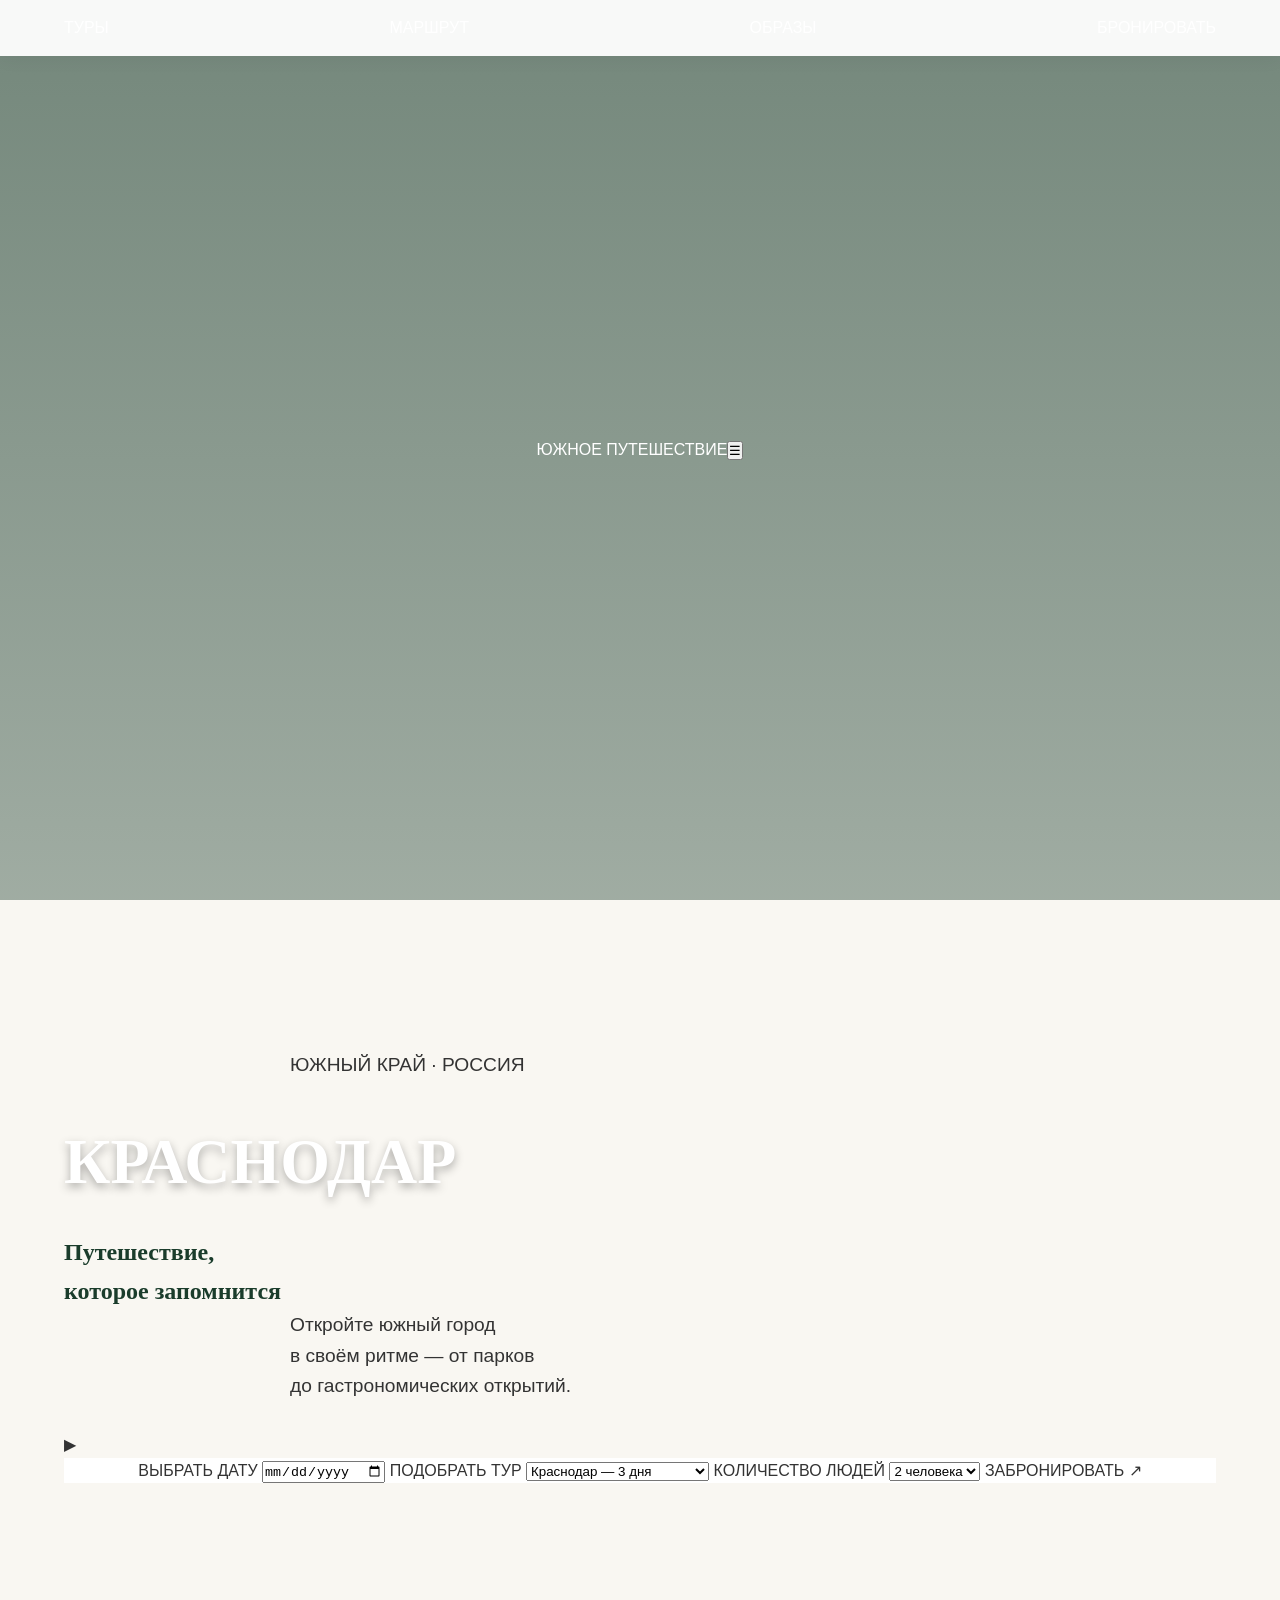
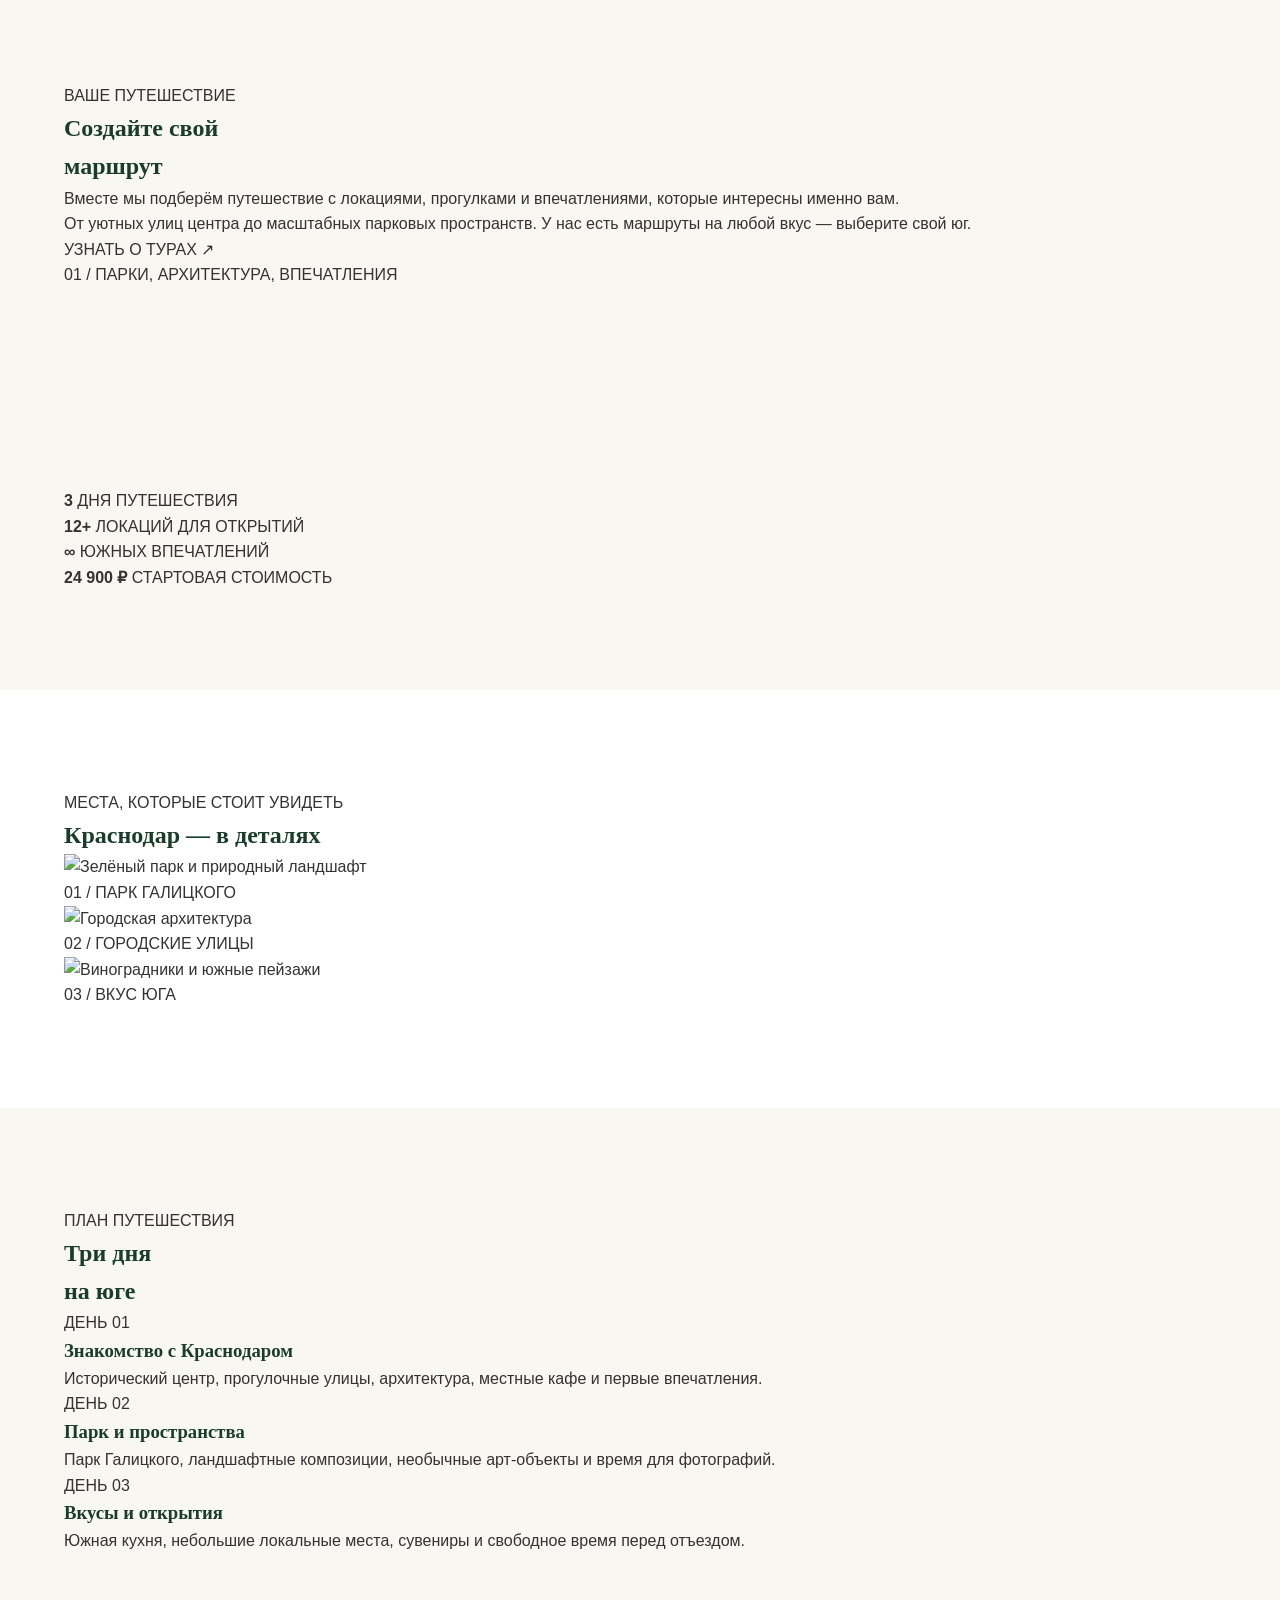
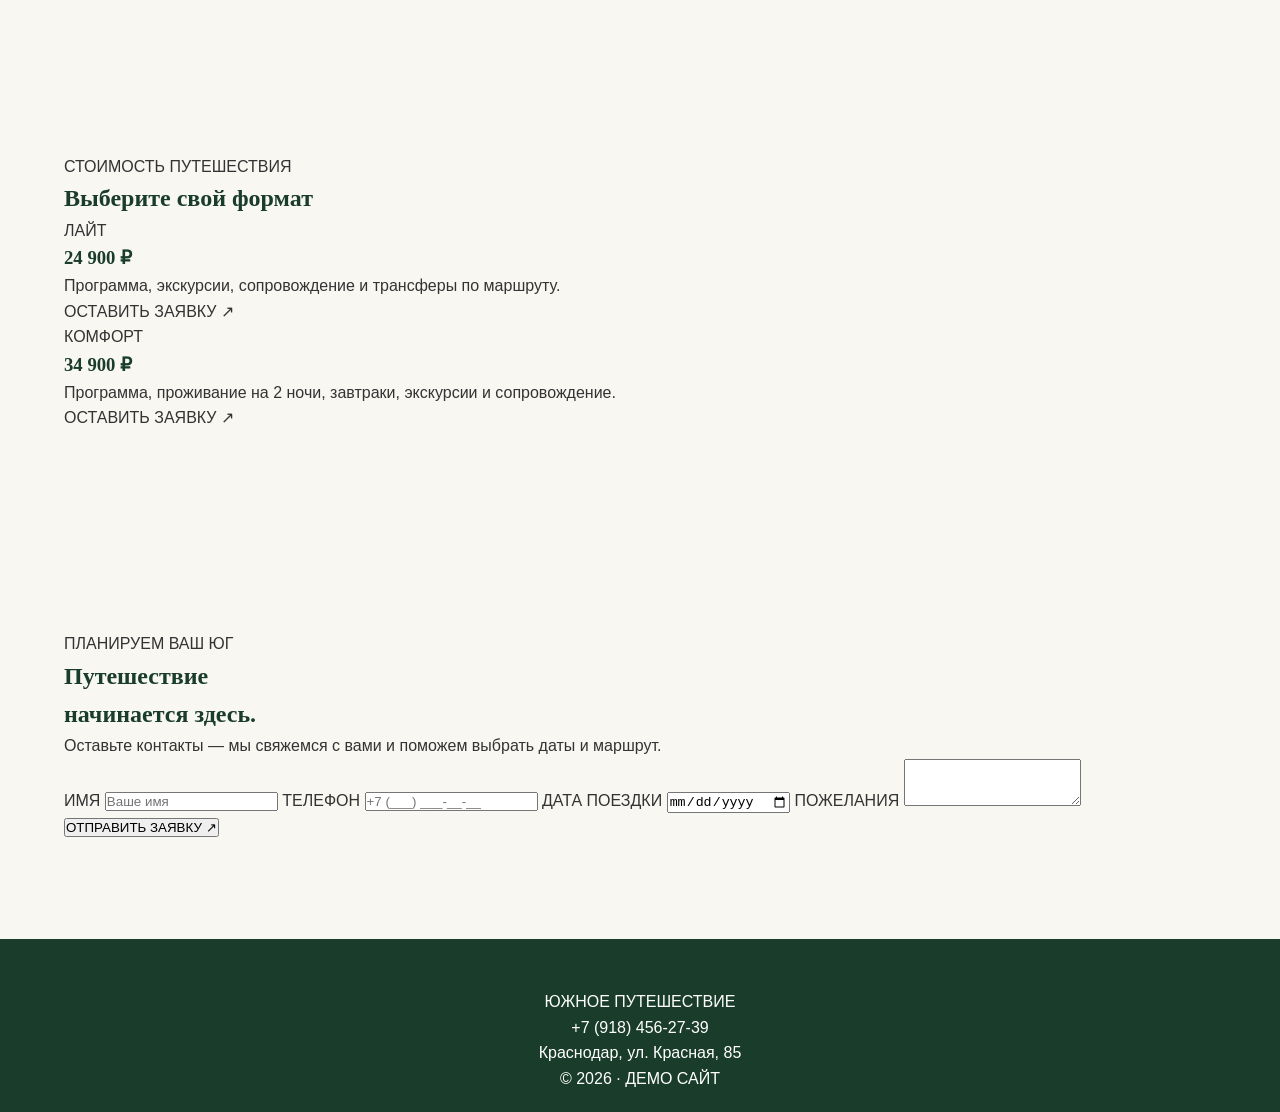
==== commit 56bd1c60: "Update index.html" ====
--- a/index.html
+++ b/index.html
@@ -1,220 +1,460 @@
 <!DOCTYPE html>
 <html lang="ru">
 <head>
-    <meta charset="UTF-8">
-    <meta name="viewport" content="width=device-width, initial-scale=1.0">
-    <title>Тур в Краснодар | Южное Сияние</title>
-
-    <!-- Шрифты Google -->
-    <link rel="preconnect" href="https://fonts.googleapis.com">
-    <link rel="preconnect" href="https://fonts.gstatic.com" crossorigin>
-    <link href="https://fonts.googleapis.com/css2?family=Montserrat:wght@300;400;600;700&family=Playfair+Display:ital,wght@0,400;0,700;1,400&display=swap" rel="stylesheet">
-
-    <!-- Подключение CSS -->
-    <link rel="stylesheet" href="style.css">
+  <meta charset="UTF-8">
+  <meta name="viewport" content="width=device-width, initial-scale=1.0">
+
+  <title>Краснодар — путешествие, которое запомнится</title>
+
+  <link rel="preconnect" href="https://fonts.googleapis.com">
+  <link rel="preconnect" href="https://fonts.gstatic.com" crossorigin>
+
+  <link href="https://fonts.googleapis.com/css2?family=DM+Sans:wght@400;500;600&family=Playfair+Display:wght@400;500;600&display=swap" rel="stylesheet">
+
+  <link rel="stylesheet" href="style.css">
 </head>
 <body>
 
-    <!-- Навигация -->
-    <nav>
-        <div class="logo">Южное <span>Сияние</span></div>
-        <ul class="nav-links">
-            <li><a href="#destinations">Направления</a></li>
-            <li><a href="#gallery">Фото</a></li>
-            <li><a href="#program">Программа</a></li>
-            <li><a href="#price">Стоимость</a></li>
-            <li><a href="#booking" class="btn-cta">Забронировать</a></li>
-        </ul>
+  <!-- ШАПКА -->
+  <header class="topbar">
+    <a class="brand" href="#home">
+      ЮЖНОЕ ПУТЕШЕСТВИЕ
+    </a>
+
+    <button class="menu-button"
+            aria-expanded="false"
+            aria-label="Меню">
+      ☰
+    </button>
+
+    <nav id="nav">
+      <a href="#tour">ТУРЫ</a>
+      <a href="#route">МАРШРУТ</a>
+      <a href="#gallery">ОБРАЗЫ</a>
+      <a href="#booking">БРОНИРОВАТЬ</a>
     </nav>
-
-    <!-- Hero -->
-    <header>
-        <div class="hero-content">
-            <h1>Откройте для себя Краснодар</h1>
-            <p>Уникальное путешествие в столицу Кубани. Винные туры, казачья культура, гастрономия и южное гостеприимство ждут вас.</p>
-            <a href="#booking" class="btn-cta">Забронировать тур</a>
+  </header>
+
+
+  <!-- ПЕРВЫЙ ЭКРАН -->
+  <main>
+
+    <section class="hero" id="home">
+
+      <div class="hero-image"></div>
+
+      <div class="hero-content">
+
+        <p class="overline">
+          ЮЖНЫЙ КРАЙ · РОССИЯ
+        </p>
+
+        <h1>КРАСНОДАР</h1>
+
+        <div class="hero-sidecopy">
+
+          <h2>
+            Путешествие,<br>
+            которое запомнится
+          </h2>
+
+          <p>
+            Откройте южный город<br>
+            в своём ритме — от парков<br>
+            до гастрономических открытий.
+          </p>
+
         </div>
-    </header>
-
-    <!-- Направления -->
-    <section id="destinations">
-        <h2 class="section-title">Направления</h2>
-        <p class="section-desc">Мы подготовили для вас самые интересные маршруты по Краснодарскому краю.</p>
-
-        <div class="destinations-grid">
-            <div class="dest-card">
-                <div class="dest-img">
-                    <img src="https://images.unsplash.com/photo-1590433542250-8c57b4e0c1b6?q=80&w=800&auto=format&fit=crop" alt="Виноградники">
-                </div>
-                <div class="dest-info">
-                    <h3>Винные долины</h3>
-                    <p>Посетите лучшие винодельни Кубани, продегустируйте авторские вина и узнайте секреты виноделия.</p>
-                </div>
-            </div>
-            <div class="dest-card">
-                <div class="dest-img">
-                    <img src="https://images.unsplash.com/photo-1589135308024-403a285b4cf2?q=80&w=800&auto=format&fit=crop" alt="Парк Галицкого">
-                </div>
-                <div class="dest-info">
-                    <h3>Парк Галицкого</h3>
-                    <p>Один из лучших парков Европы. Уникальный ландшафтный дизайн, амфитеатр и японский сад.</p>
-                </div>
-            </div>
-            <div class="dest-card">
-                <div class="dest-img">
-                    <img src="https://images.unsplash.com/photo-1570126618953-d437176e8c79?q=80&w=800&auto=format&fit=crop" alt="Казачья станица">
-                </div>
-                <div class="dest-info">
-                    <h3>Казачья станица</h3>
-                    <p>Погружение в историю и быт кубанского казачества. Традиционная кухня и джигитовка.</p>
-                </div>
-            </div>
-        </div>
-    </section>
-
-    <!-- Галерея -->
-    <section id="gallery">
-        <h2 class="section-title">Фотографии</h2>
-        <p class="section-desc">Яркие моменты, которые ждут вас в этом путешествии.</p>
-
-        <div class="gallery-grid">
-            <div class="gallery-item"><img src="https://images.unsplash.com/photo-1560969184-10fe8719e047?q=80&w=800&auto=format&fit=crop" alt="Краснодар"></div>
-            <div class="gallery-item"><img src="https://images.unsplash.com/photo-1506377247377-2a5b3b417ebb?q=80&w=800&auto=format&fit=crop" alt="Вино"></div>
-            <div class="gallery-item"><img src="https://images.unsplash.com/photo-1441974231531-c6227db76b6e?q=80&w=800&auto=format&fit=crop" alt="Природа"></div>
-            <div class="gallery-item"><img src="https://images.unsplash.com/photo-1517248135467-4c7edcad34c4?q=80&w=800&auto=format&fit=crop" alt="Ресторан"></div>
-            <div class="gallery-item"><img src="https://images.unsplash.com/photo-1549488344-1f9b8d2bd1f3?q=80&w=800&auto=format&fit=crop" alt="Архитектура"></div>
-            <div class="gallery-item"><img src="https://images.unsplash.com/photo-1476514525535-07fb3b4ae5f1?q=80&w=800&auto=format&fit=crop" alt="Закат"></div>
-        </div>
-    </section>
-
-    <!-- Программа -->
-    <section id="program">
-        <h2 class="section-title">Программа тура</h2>
-        <p class="section-desc">3 дня / 2 ночи незабываемого отдыха.</p>
-
-        <div class="timeline">
-            <div class="timeline-item left">
-                <div class="timeline-content">
-                    <span>День 1</span>
-                    <h3>Знакомство с городом</h3>
-                    <p>Встреча в аэропорту, заселение в отель 4*. Обзорная экскурсия по Краснодару, посещение Екатерининского собора. Ужин в лучшем ресторане кубанской кухни.</p>
-                </div>
-            </div>
-            <div class="timeline-item right">
-                <div class="timeline-content">
-                    <span>День 2</span>
-                    <h3>Винный тур и Парк Галицкого</h3>
-                    <p>Поездка на винодельню с дегустацией. Обед в винном шатре. Вечерняя прогулка по Парку Галицкого, посещение японского сада и концерт под открытым небом.</p>
-                </div>
-            </div>
-            <div class="timeline-item left">
-                <div class="timeline-content">
-                    <span>День 3</span>
-                    <h3>Казачья культура</h3>
-                    <p>Экскурсия в этно-комплекс "Атамань". Мастер-класс по гончарному делу, катание на лошадях. Прощальный обед и трансфер в аэропорт.</p>
-                </div>
-            </div>
-        </div>
-    </section>
-
-    <!-- Стоимость -->
-    <section id="price">
-        <h2 class="section-title">Стоимость</h2>
-        <p class="section-desc">Выберите подходящий формат отдыха.</p>
-
-        <div class="price-cards">
-            <div class="price-card">
-                <h3>Стандарт</h3>
-                <div class="price-amount">35 000 ₽</div>
-                <ul class="price-features">
-                    <li>Отель 3*</li>
-                    <li>Завтраки</li>
-                    <li>Групповые экскурсии</li>
-                    <li>Трансфер</li>
-                </ul>
-                <a href="#booking" class="btn-cta">Выбрать</a>
-            </div>
-            <div class="price-card featured">
-                <h3>Комфорт</h3>
-                <div class="price-amount">55 000 ₽</div>
-                <ul class="price-features">
-                    <li>Отель 4*</li>
-                    <li>Завтраки + Ужины</li>
-                    <li>Индивидуальный гид</li>
-                    <li>Дегустация вин</li>
-                </ul>
-                <a href="#booking" class="btn-cta">Выбрать</a>
-            </div>
-            <div class="price-card">
-                <h3>VIP</h3>
-                <div class="price-amount">90 000 ₽</div>
-                <ul class="price-features">
-                    <li>Отель 5*</li>
-                    <li>Все включено</li>
-                    <li>Персональный водитель</li>
-                    <li>Гастрономический тур</li>
-                </ul>
-                <a href="#booking" class="btn-cta">Выбрать</a>
-            </div>
-        </div>
-    </section>
-
-    <!-- Форма -->
-    <section id="booking">
-        <h2 class="section-title">Форма заявки</h2>
-        <p class="section-desc">Оставьте заявку, и мы свяжемся с вами для подтверждения деталей.</p>
-
-        <div class="booking-container">
-            <form id="bookingForm">
-                <div class="form-group">
-                    <label for="name">Ваше имя</label>
-                    <input type="text" id="name" placeholder="Иван Иванов" required>
-                </div>
-                <div class="form-group">
-                    <label for="phone">Телефон</label>
-                    <input type="tel" id="phone" placeholder="+7 (999) 123-45-67" required>
-                </div>
-                <div class="form-group">
-                    <label for="tariff">Выберите тариф</label>
-                    <select id="tariff">
-                        <option value="standard">Стандарт (35 000 ₽)</option>
-                        <option value="comfort">Комфорт (55 000 ₽)</option>
-                        <option value="vip">VIP (90 000 ₽)</option>
-                    </select>
-                </div>
-                <div class="form-group">
-                    <button type="submit">Отправить заявку</button>
-                </div>
-            </form>
-        </div>
-    </section>
-
-    <!-- Футер -->
-    <footer>
-        <div class="footer-content">
-            <div class="footer-col">
-                <h4>Южное Сияние</h4>
-                <p>Туристическое агентство, специализирующееся на отдыхе в Краснодарском крае. Мы делаем ваш отдых незабываемым с 2015 года.</p>
-            </div>
-            <div class="footer-col">
-                <h4>Контакты</h4>
-                <p>📞 +7 (918) 452-77-13</p>
-                <p>📍 г. Краснодар, ул. Красная, д. 84, офис 312</p>
-                <p>✉️ info@yuzhnoe-siyanie.ru</p>
-            </div>
-            <div class="footer-col">
-                <h4>Режим работы</h4>
-                <p>Пн-Пт: 09:00 - 20:00</p>
-                <p>Сб: 10:00 - 18:00</p>
-                <p>Вс: Выходной</p>
-            </div>
-        </div>
-        <div class="footer-bottom">
-            &copy; 2023 Туристическое агентство "Южное Сияние". Все права защищены.
-        </div>
-    </footer>
-
-    <!-- Подключение JS -->
-    <script src="script.js"></script>
+
+        <a class="play-link"
+           href="#route"
+           aria-label="Посмотреть маршрут">
+          <span>▶</span>
+        </a>
+
+      </div>
+
+
+      <!-- ПАНЕЛЬ БРОНИРОВАНИЯ -->
+      <div class="booking-strip" id="booking">
+
+        <label>
+          ВЫБРАТЬ ДАТУ
+
+          <input type="date" id="tripDate">
+        </label>
+
+
+        <label>
+          ПОДОБРАТЬ ТУР
+
+          <select id="tourChoice">
+            <option>Краснодар — 3 дня</option>
+            <option>Краснодар выходного дня</option>
+            <option>Город + винодельни</option>
+          </select>
+        </label>
+
+
+        <label>
+          КОЛИЧЕСТВО ЛЮДЕЙ
+
+          <select id="people">
+            <option>1 человек</option>
+            <option selected>2 человека</option>
+            <option>3 человека</option>
+            <option>4 человека</option>
+            <option>5+ человек</option>
+          </select>
+        </label>
+
+
+        <a href="#application" class="book-button">
+          ЗАБРОНИРОВАТЬ ↗
+        </a>
+
+      </div>
+
+    </section>
+
+
+    <!-- БЛОК МАРШРУТА -->
+    <section class="route-feature" id="route">
+
+      <div class="route-photo"></div>
+
+      <div class="route-card">
+
+        <p class="overline dark">
+          ВАШЕ ПУТЕШЕСТВИЕ
+        </p>
+
+        <h2>
+          Создайте свой<br>
+          маршрут
+        </h2>
+
+        <p>
+          Вместе мы подберём путешествие с локациями,
+          прогулками и впечатлениями, которые интересны
+          именно вам.
+        </p>
+
+        <p>
+          От уютных улиц центра до масштабных парковых
+          пространств. У нас есть маршруты на любой вкус —
+          выберите свой юг.
+        </p>
+
+        <a href="#tour" class="inline-link">
+          УЗНАТЬ О ТУРАХ ↗
+        </a>
+
+      </div>
+
+      <div class="route-caption">
+        01 / ПАРКИ, АРХИТЕКТУРА, ВПЕЧАТЛЕНИЯ
+      </div>
+
+    </section>
+
+
+    <!-- ЦИФРЫ -->
+    <section class="numbers" id="tour">
+
+      <div class="number">
+        <strong>3</strong>
+        <span>ДНЯ ПУТЕШЕСТВИЯ</span>
+      </div>
+
+      <div class="number">
+        <strong>12+</strong>
+        <span>ЛОКАЦИЙ ДЛЯ ОТКРЫТИЙ</span>
+      </div>
+
+      <div class="number">
+        <strong>∞</strong>
+        <span>ЮЖНЫХ ВПЕЧАТЛЕНИЙ</span>
+      </div>
+
+      <div class="number">
+        <strong>24 900 ₽</strong>
+        <span>СТАРТОВАЯ СТОИМОСТЬ</span>
+      </div>
+
+    </section>
+
+
+    <!-- ФОТОГАЛЕРЕЯ -->
+    <section class="gallery-section" id="gallery">
+
+      <div class="gallery-heading">
+
+        <p class="overline dark">
+          МЕСТА, КОТОРЫЕ СТОИТ УВИДЕТЬ
+        </p>
+
+        <h2>Краснодар — в деталях</h2>
+
+      </div>
+
+
+      <div class="gallery">
+
+        <figure>
+          <img
+            src="https://images.unsplash.com/photo-1519608487953-e999c86e7455?auto=format&fit=crop&w=1200&q=85"
+            alt="Зелёный парк и природный ландшафт">
+
+          <figcaption>
+            01 / ПАРК ГАЛИЦКОГО
+          </figcaption>
+        </figure>
+
+
+        <figure>
+          <img
+            src="https://images.unsplash.com/photo-1511818966892-d7d671e672a2?auto=format&fit=crop&w=1000&q=85"
+            alt="Городская архитектура">
+
+          <figcaption>
+            02 / ГОРОДСКИЕ УЛИЦЫ
+          </figcaption>
+        </figure>
+
+
+        <figure>
+          <img
+            src="https://images.unsplash.com/photo-1516594798947-e65505dbb29d?auto=format&fit=crop&w=1000&q=85"
+            alt="Виноградники и южные пейзажи">
+
+          <figcaption>
+            03 / ВКУС ЮГА
+          </figcaption>
+        </figure>
+
+      </div>
+
+    </section>
+
+
+    <!-- ПРОГРАММА ТУРА -->
+    <section class="itinerary">
+
+      <div class="itinerary-title">
+
+        <p class="overline">
+          ПЛАН ПУТЕШЕСТВИЯ
+        </p>
+
+        <h2>
+          Три дня<br>
+          на юге
+        </h2>
+
+      </div>
+
+
+      <div class="itinerary-items">
+
+        <article>
+
+          <span>ДЕНЬ 01</span>
+
+          <h3>Знакомство с Краснодаром</h3>
+
+          <p>
+            Исторический центр, прогулочные улицы,
+            архитектура, местные кафе и первые впечатления.
+          </p>
+
+        </article>
+
+
+        <article>
+
+          <span>ДЕНЬ 02</span>
+
+          <h3>Парк и пространства</h3>
+
+          <p>
+            Парк Галицкого, ландшафтные композиции,
+            необычные арт-объекты и время для фотографий.
+          </p>
+
+        </article>
+
+
+        <article>
+
+          <span>ДЕНЬ 03</span>
+
+          <h3>Вкусы и открытия</h3>
+
+          <p>
+            Южная кухня, небольшие локальные места,
+            сувениры и свободное время перед отъездом.
+          </p>
+
+        </article>
+
+      </div>
+
+    </section>
+
+
+    <!-- СТОИМОСТЬ -->
+    <section class="price-section">
+
+      <p class="overline dark">
+        СТОИМОСТЬ ПУТЕШЕСТВИЯ
+      </p>
+
+      <h2>Выберите свой формат</h2>
+
+
+      <div class="price-grid">
+
+        <article>
+
+          <span>ЛАЙТ</span>
+
+          <h3>24 900 ₽</h3>
+
+          <p>
+            Программа, экскурсии, сопровождение
+            и трансферы по маршруту.
+          </p>
+
+          <a href="#application">
+            ОСТАВИТЬ ЗАЯВКУ ↗
+          </a>
+
+        </article>
+
+
+        <article class="price-featured">
+
+          <span>КОМФОРТ</span>
+
+          <h3>34 900 ₽</h3>
+
+          <p>
+            Программа, проживание на 2 ночи,
+            завтраки, экскурсии и сопровождение.
+          </p>
+
+          <a href="#application">
+            ОСТАВИТЬ ЗАЯВКУ ↗
+          </a>
+
+        </article>
+
+      </div>
+
+    </section>
+
+
+    <!-- ФОРМА ЗАЯВКИ -->
+    <section class="application" id="application">
+
+      <div>
+
+        <p class="overline dark">
+          ПЛАНИРУЕМ ВАШ ЮГ
+        </p>
+
+        <h2>
+          Путешествие<br>
+          начинается здесь.
+        </h2>
+
+        <p class="form-intro">
+          Оставьте контакты — мы свяжемся с вами
+          и поможем выбрать даты и маршрут.
+        </p>
+
+      </div>
+
+
+      <form id="applicationForm">
+
+        <label>
+          ИМЯ
+
+          <input
+            name="name"
+            placeholder="Ваше имя"
+            required>
+        </label>
+
+
+        <label>
+          ТЕЛЕФОН
+
+          <input
+            name="phone"
+            type="tel"
+            placeholder="+7 (___) ___-__-__"
+            required>
+        </label>
+
+
+        <label>
+          ДАТА ПОЕЗДКИ
+
+          <input
+            name="date"
+            type="date">
+        </label>
+
+
+        <label>
+          ПОЖЕЛАНИЯ
+
+          <textarea
+            name="comment"
+            rows="3"
+            placeholder="Расскажите, что хотели бы увидеть">
+          </textarea>
+        </label>
+
+
+        <button type="submit">
+          ОТПРАВИТЬ ЗАЯВКУ ↗
+        </button>
+
+
+        <p class="form-message" id="formMessage"></p>
+
+      </form>
+
+    </section>
+
+  </main>
+
+
+  <!-- ПОДВАЛ -->
+  <footer>
+
+    <div class="footer-brand">
+      ЮЖНОЕ ПУТЕШЕСТВИЕ
+    </div>
+
+    <div>
+      +7 (918) 456-27-39<br>
+      Краснодар, ул. Красная, 85
+    </div>
+
+    <div>
+      © 2026 · ДЕМО САЙТ
+    </div>
+
+  </footer>
+
+
+  <!-- ПОДКЛЮЧЕНИЕ JS -->
+  <script src="script.js"></script>
+
 </body>
-                      </html>
+</html>
--- a/style.css
+++ b/style.css
@@ -1,836 +1,526 @@
-/* ==============================
-   ОБЩИЕ СТИЛИ
-============================== */
-
+/* --- Переменные --- */
+:root {
+    --primary-color: #1a3c2b;
+    --accent-color: #c8a962;
+    --text-color: #333;
+    --bg-light: #f9f7f2;
+    --white: #ffffff;
+    --shadow: 0 10px 30px rgba(0, 0, 0, 0.1);
+}
+
+/* --- Сброс --- */
 * {
+    margin: 0;
+    padding: 0;
     box-sizing: border-box;
-}
-
-html {
     scroll-behavior: smooth;
 }
 
 body {
-    margin: 0;
-    background: #e8f0f0;
-    color: #142e38;
-    font-family: 'DM Sans', sans-serif;
-    font-weight: 400;
+    font-family: 'Montserrat', sans-serif;
+    background-color: var(--bg-light);
+    color: var(--text-color);
+    line-height: 1.6;
+    overflow-x: hidden;
+}
+
+h1, h2, h3 {
+    font-family: 'Playfair Display', serif;
+    color: var(--primary-color);
 }
 
 a {
+    text-decoration: none;
     color: inherit;
-    text-decoration: none;
-}
-
-
-/* ==============================
-   ШАПКА
-============================== */
-
-.topbar {
-    position: absolute;
+}
+
+/* --- Навигация --- */
+nav {
+    position: fixed;
     top: 0;
-    left: 0;
-    right: 0;
-    z-index: 5;
-
+    width: 100%;
+    background: rgba(255, 255, 255, 0.95);
+    backdrop-filter: blur(10px);
+    z-index: 1000;
+    padding: 15px 5%;
     display: flex;
     justify-content: space-between;
     align-items: center;
-
-    padding: 30px 7%;
-    color: #f5f8f6;
-}
-
-.brand,
-.topbar nav a,
-.overline,
-.booking-strip label,
-.book-button,
-.inline-link,
-.route-caption,
-.number span,
-.gallery figcaption,
-.itinerary article > span,
-.price-grid article > span,
-.price-grid a,
-form label,
-form button,
-footer {
-    font-size: 10px;
-    letter-spacing: .13em;
-}
-
-.brand {
+    box-shadow: 0 2px 20px rgba(0, 0, 0, 0.05);
+    transition: all 0.3s;
+}
+
+.logo {
+    font-family: 'Playfair Display', serif;
+    font-size: 24px;
+    font-weight: 700;
+    color: var(--primary-color);
+    letter-spacing: 1px;
+}
+
+.logo span {
+    color: var(--accent-color);
+}
+
+.nav-links {
+    display: flex;
+    list-style: none;
+    gap: 30px;
+}
+
+.nav-links a {
+    font-weight: 500;
+    font-size: 14px;
+    text-transform: uppercase;
+    letter-spacing: 1px;
+    transition: color 0.3s;
+}
+
+.nav-links a:hover {
+    color: var(--accent-color);
+}
+
+.btn-cta {
+    background-color: var(--accent-color);
+    color: var(--white);
+    padding: 10px 25px;
+    border-radius: 50px;
     font-weight: 600;
-}
-
-.topbar nav {
-    display: flex;
-    gap: 30px;
-}
-
-.topbar nav a {
-    font-weight: 600;
-}
-
-.menu-button {
-    display: none;
-    background: transparent;
-    border: 0;
-    color: white;
-    font-size: 24px;
-}
-
-
-/* ==============================
-   ПЕРВЫЙ ЭКРАН
-============================== */
-
-.hero {
+    transition: background 0.3s, transform 0.3s;
+}
+
+.btn-cta:hover {
+    background-color: #b8994d;
+    transform: translateY(-2px);
+}
+
+/* --- Hero --- */
+header {
     height: 100vh;
-    min-height: 720px;
-    position: relative;
-    color: white;
-}
-
-.hero-image {
-    position: absolute;
-    inset: 0;
-
-    background-image:
-        linear-gradient(
-            90deg,
-            rgba(8, 27, 37, .5),
-            rgba(8, 27, 37, .05)
-        ),
-        linear-gradient(
-            0deg,
-            rgba(8, 27, 37, .25),
-            transparent 40%
-        ),
-        url('https://images.unsplash.com/photo-1519608487953-e999c86e7455?auto=format&fit=crop&w=2000&q=90');
-
-    background-position: center;
-    background-size: cover;
-}
-
-.hero-content {
-    position: absolute;
-    top: 20%;
-    left: 8%;
-    right: 8%;
-}
-
-.overline {
-    font-weight: 600;
-    color: #c5d8d8;
-    margin: 0 0 20px;
-}
-
-.hero h1 {
-    font-family: 'Playfair Display', serif;
-    font-size: clamp(72px, 12vw, 165px);
-    font-weight: 400;
-    line-height: .95;
-    letter-spacing: .01em;
-    margin: 0;
-}
-
-
-/* Текст справа */
-
-.hero-sidecopy {
-    position: absolute;
-    top: 15%;
-    left: 53%;
-    max-width: 330px;
-}
-
-.hero-sidecopy h2 {
-    font-size: 18px;
-    font-weight: 500;
-    line-height: 1.35;
-    margin: 0 0 12px;
-}
-
-.hero-sidecopy p {
-    font-size: 12px;
-    line-height: 1.7;
-    color: #e0e8e8;
-}
-
-
-/* Кнопка-плей */
-
-.play-link {
-    position: absolute;
-    top: 46%;
-    left: 53%;
-
-    width: 80px;
-    height: 80px;
-
-    border: 1px solid rgba(255, 255, 255, .7);
-    border-radius: 50%;
-
-    display: grid;
-    place-items: center;
-
-    transition: .25s;
-}
-
-.play-link:hover {
-    background: rgba(255, 255, 255, .18);
-    transform: scale(1.05);
-}
-
-.play-link span {
-    font-size: 18px;
-    margin-left: 4px;
-}
-
-
-/* ==============================
-   ПАНЕЛЬ БРОНИРОВАНИЯ
-============================== */
-
-.booking-strip {
-    position: absolute;
-    bottom: 0;
-    left: 0;
-    right: 0;
-
-    display: grid;
-    grid-template-columns: 1fr 1.2fr 1.2fr 1fr;
-
-    background: rgba(235, 245, 245, .94);
-    color: #18333c;
-
-    padding: 0 7%;
-    min-height: 76px;
-    align-items: stretch;
-}
-
-.booking-strip label {
-    display: flex;
-    flex-direction: column;
-    justify-content: center;
-    gap: 7px;
-
-    padding: 12px 20px;
-
-    border-right: 1px solid #c7d7d9;
-    font-weight: 600;
-}
-
-.booking-strip input,
-.booking-strip select {
-    border: 0;
-    background: transparent;
-    color: #16333d;
-
-    font: 12px 'DM Sans', sans-serif;
-    outline: none;
-
-    max-width: 100%;
-}
-
-.book-button {
-    background: #153743;
-    color: white;
-
+    background: linear-gradient(rgba(26, 60, 43, 0.6), rgba(26, 60, 43, 0.4)),
+        url('https://images.unsplash.com/photo-1555990793-da11153b0d4a?q=80&w=1920&auto=format&fit=crop') no-repeat center center/cover;
     display: flex;
     align-items: center;
     justify-content: center;
-
-    padding: 20px;
-    font-weight: 600;
-}
-
-
-/* ==============================
-   БЛОК МАРШРУТА
-============================== */
-
-.route-feature {
-    min-height: 850px;
+    text-align: center;
+    color: var(--white);
+    padding: 0 20px;
+    margin-bottom: 50px;
+}
+
+.hero-content h1 {
+    font-size: 4rem;
+    color: var(--white);
+    margin-bottom: 20px;
+    text-shadow: 0 4px 10px rgba(0, 0, 0, 0.3);
+    animation: fadeInUp 1s ease-out;
+}
+
+.hero-content p {
+    font-size: 1.2rem;
+    margin-bottom: 30px;
+    max-width: 700px;
+    margin-left: auto;
+    margin-right: auto;
+    animation: fadeInUp 1s ease-out 0.2s backwards;
+}
+
+.hero-content .btn-cta {
+    font-size: 1rem;
+    padding: 15px 40px;
+    animation: fadeInUp 1s ease-out 0.4s backwards;
+}
+
+@keyframes fadeInUp {
+    from { opacity: 0; transform: translateY(30px); }
+    to   { opacity: 1; transform: translateY(0); }
+}
+
+/* --- Секции --- */
+section {
+    padding: 100px 5%;
+}
+
+.section-title {
+    text-align: center;
+    font-size: 2.5rem;
+    margin-bottom: 20px;
     position: relative;
-
-    background: #b9dce6;
+}
+
+.section-title::after {
+    content: '';
+    display: block;
+    width: 60px;
+    height: 3px;
+    background-color: var(--accent-color);
+    margin: 15px auto 0;
+}
+
+.section-desc {
+    text-align: center;
+    max-width: 600px;
+    margin: 0 auto 60px;
+    color: #666;
+}
+
+/* --- Направления --- */
+.destinations-grid {
+    display: grid;
+    grid-template-columns: repeat(auto-fit, minmax(300px, 1fr));
+    gap: 30px;
+    max-width: 1200px;
+    margin: 0 auto;
+}
+
+.dest-card {
+    background: var(--white);
+    border-radius: 15px;
     overflow: hidden;
-}
-
-.route-photo {
-    position: absolute;
-    inset: 0;
-
-    background:
-        url('https://images.unsplash.com/photo-1500530855697-b586d89ba3ee?auto=format&fit=crop&w=1800&q=90')
-        center / cover no-repeat;
-}
-
-.route-feature::after {
-    content: '';
-    position: absolute;
-    inset: 0;
-
-    background: linear-gradient(
-        0deg,
-        rgba(15, 49, 61, .2),
-        transparent 40%
-    );
-}
-
-
-/* Карточка с текстом */
-
-.route-card {
-    position: absolute;
-    z-index: 2;
-
-    left: 9%;
-    top: 12%;
-
-    width: min(410px, 42%);
-
-    background: rgba(248, 250, 247, .96);
-
-    padding: 40px 38px;
-    border-radius: 4px;
-}
-
-.overline.dark {
-    color: #66828b;
-}
-
-.route-card h2,
-.gallery-heading h2,
-.itinerary-title h2,
-.price-section h2,
-.application h2 {
-    font-family: 'Playfair Display', serif;
-    font-weight: 400;
-    font-size: 44px;
-    line-height: 1.1;
-    margin: 0 0 22px;
-}
-
-.route-card p:not(.overline) {
-    font-size: 13px;
-    line-height: 1.75;
-    color: #52666b;
-}
-
-.inline-link {
-    display: inline-block;
-    margin-top: 18px;
-
-    font-weight: 600;
-
-    border-bottom: 1px solid #244c5b;
-    padding-bottom: 7px;
-}
-
-.route-caption {
-    position: absolute;
-    bottom: 25px;
-    left: 7%;
-    z-index: 3;
-
-    color: white;
-}
-
-
-/* ==============================
-   ЦИФРЫ
-============================== */
-
-.numbers {
-    display: grid;
-    grid-template-columns: repeat(4, 1fr);
-
-    background: #123a49;
-    color: #e7f2f1;
-
-    padding: 55px 7%;
-
-    border-top: 1px solid rgba(255, 255, 255, .25);
-}
-
-.number {
-    padding: 10px 20px;
-
-    border-right: 1px solid rgba(255, 255, 255, .2);
-
-    display: flex;
-    flex-direction: column;
-    gap: 10px;
-}
-
-.number:last-child {
-    border: 0;
-}
-
-.number strong {
-    font-family: 'Playfair Display', serif;
-    font-size: clamp(26px, 4vw, 48px);
-    font-weight: 400;
-}
-
-.number span {
-    color: #b4d0d5;
-}
-
-
-/* ==============================
-   ГАЛЕРЕЯ
-============================== */
-
-.gallery-section {
-    padding: 100px 7% 120px;
-    background: #eaf1f1;
-}
-
-.gallery-heading {
-    text-align: center;
-    margin-bottom: 50px;
-}
-
-.gallery-heading h2 {
-    margin-bottom: 0;
-}
-
-.gallery {
-    display: grid;
-    grid-template-columns: 1.3fr 1fr 1fr;
-    gap: 15px;
-}
-
-.gallery figure {
-    margin: 0;
-    position: relative;
-    height: 430px;
+    box-shadow: var(--shadow);
+    transition: transform 0.3s;
+    cursor: pointer;
+}
+
+.dest-card:hover {
+    transform: translateY(-10px);
+}
+
+.dest-img {
+    height: 250px;
     overflow: hidden;
 }
 
-.gallery img {
+.dest-img img {
     width: 100%;
     height: 100%;
     object-fit: cover;
-    transition: transform .5s;
-}
-
-.gallery figure:hover img {
-    transform: scale(1.04);
-}
-
-.gallery figcaption {
+    transition: transform 0.5s;
+}
+
+.dest-card:hover .dest-img img {
+    transform: scale(1.1);
+}
+
+.dest-info {
+    padding: 20px;
+}
+
+.dest-info h3 {
+    font-size: 1.4rem;
+    margin-bottom: 10px;
+}
+
+.dest-info p {
+    font-size: 0.9rem;
+    color: #666;
+}
+
+/* --- Галерея --- */
+#gallery {
+    background-color: var(--white);
+}
+
+.gallery-grid {
+    display: grid;
+    grid-template-columns: repeat(auto-fit, minmax(250px, 1fr));
+    gap: 15px;
+    max-width: 1200px;
+    margin: 0 auto;
+}
+
+.gallery-item {
+    position: relative;
+    overflow: hidden;
+    border-radius: 10px;
+    height: 250px;
+}
+
+.gallery-item img {
+    width: 100%;
+    height: 100%;
+    object-fit: cover;
+    transition: transform 0.5s;
+}
+
+.gallery-item:hover img {
+    transform: scale(1.1);
+}
+
+/* --- Программа --- */
+#program {
+    background-color: var(--bg-light);
+}
+
+.timeline {
+    max-width: 800px;
+    margin: 0 auto;
+    position: relative;
+}
+
+.timeline::after {
+    content: '';
     position: absolute;
-    bottom: 20px;
-    left: 20px;
-    color: white;
-    text-shadow: 0 1px 5px #1a3035;
-}
-
-
-/* ==============================
-   ПРОГРАММА
-============================== */
-
-.itinerary {
-    background: #123a49;
-    color: #e9f2f1;
-
-    padding: 100px 7%;
-
-    display: grid;
-    grid-template-columns: .8fr 1.5fr;
-    gap: 60px;
-}
-
-.itinerary-title h2 {
-    font-size: 58px;
-}
-
-.itinerary-items article {
-    padding: 25px 0;
-    border-top: 1px solid rgba(255, 255, 255, .25);
-}
-
-.itinerary article > span {
-    color: #b3cfd3;
-}
-
-.itinerary article h3 {
+    width: 2px;
+    background-color: var(--accent-color);
+    top: 0;
+    bottom: 0;
+    left: 50%;
+    margin-left: -1px;
+}
+
+.timeline-item {
+    padding: 10px 40px;
+    position: relative;
+    background-color: inherit;
+    width: 50%;
+}
+
+.timeline-item.left { left: 0; }
+.timeline-item.right { left: 50%; }
+
+.timeline-item::after {
+    content: '';
+    position: absolute;
+    width: 20px;
+    height: 20px;
+    right: -10px;
+    background-color: var(--white);
+    border: 4px solid var(--accent-color);
+    top: 15px;
+    border-radius: 50%;
+    z-index: 1;
+}
+
+.timeline-item.right::after {
+    left: -10px;
+}
+
+.timeline-content {
+    padding: 20px 30px;
+    background-color: var(--white);
+    position: relative;
+    border-radius: 10px;
+    box-shadow: var(--shadow);
+}
+
+.timeline-content h3 {
+    margin-bottom: 10px;
+    font-size: 1.2rem;
+}
+
+.timeline-content span {
+    color: var(--accent-color);
+    font-weight: 700;
+    display: block;
+    margin-bottom: 5px;
+}
+
+/* --- Стоимость --- */
+#price {
+    background: linear-gradient(rgba(26, 60, 43, 0.9), rgba(26, 60, 43, 0.9)),
+        url('https://images.unsplash.com/photo-1541884505100-9814c7b8901f?q=80&w=1920&auto=format&fit=crop');
+    background-size: cover;
+    background-attachment: fixed;
+    color: var(--white);
+}
+
+#price .section-title { color: var(--white); }
+#price .section-desc  { color: #ddd; }
+
+.price-cards {
+    display: flex;
+    justify-content: center;
+    gap: 30px;
+    flex-wrap: wrap;
+    max-width: 1000px;
+    margin: 0 auto;
+}
+
+.price-card {
+    background: rgba(255, 255, 255, 0.1);
+    backdrop-filter: blur(10px);
+    border: 1px solid rgba(255, 255, 255, 0.2);
+    padding: 40px;
+    border-radius: 15px;
+    text-align: center;
+    flex: 1;
+    min-width: 280px;
+    transition: transform 0.3s;
+}
+
+.price-card:hover {
+    transform: translateY(-10px);
+    background: rgba(255, 255, 255, 0.15);
+}
+
+.price-card.featured {
+    background: rgba(200, 169, 98, 0.2);
+    border-color: var(--accent-color);
+}
+
+.price-card h3 {
+    color: var(--accent-color);
+    font-size: 1.5rem;
+    margin-bottom: 20px;
+}
+
+.price-amount {
+    font-size: 3rem;
+    font-weight: 700;
+    margin-bottom: 20px;
     font-family: 'Playfair Display', serif;
-    font-size: 25px;
-    font-weight: 400;
-    margin: 12px 0;
-}
-
-.itinerary article p {
-    color: #b7cbd0;
-    font-size: 13px;
-    line-height: 1.8;
-    max-width: 500px;
-}
-
-
-/* ==============================
-   СТОИМОСТЬ
-============================== */
-
-.price-section {
-    padding: 100px 7%;
+}
+
+.price-features {
+    list-style: none;
+    margin-bottom: 30px;
+    text-align: left;
+}
+
+.price-features li {
+    margin-bottom: 10px;
+    padding-left: 25px;
+    position: relative;
+}
+
+.price-features li::before {
+    content: '✓';
+    color: var(--accent-color);
+    position: absolute;
+    left: 0;
+    font-weight: bold;
+}
+
+.price-card .btn-cta {
+    display: block;
+    width: 100%;
+    background: transparent;
+    border: 2px solid var(--accent-color);
+    color: var(--accent-color);
+}
+
+.price-card .btn-cta:hover {
+    background: var(--accent-color);
+    color: var(--white);
+}
+
+/* --- Форма --- */
+#booking {
+    background-color: var(--white);
     text-align: center;
-    background: #eaf1f1;
-}
-
-.price-grid {
-    max-width: 900px;
-    margin: 50px auto 0;
-
-    display: grid;
-    grid-template-columns: 1fr 1fr;
-    gap: 20px;
-
+}
+
+.booking-container {
+    max-width: 600px;
+    margin: 0 auto;
+    background: var(--bg-light);
+    padding: 50px;
+    border-radius: 20px;
+    box-shadow: var(--shadow);
+}
+
+.form-group {
+    margin-bottom: 20px;
     text-align: left;
 }
 
-.price-grid article {
-    padding: 38px;
-
-    background: #f7faf8;
-    border: 1px solid #cbd9db;
-}
-
-.price-grid article.price-featured {
-    background: #163b49;
-    color: white;
-}
-
-.price-grid article > span {
-    color: #6e8990;
-}
-
-.price-grid article.price-featured > span {
-    color: #b9d5d9;
-}
-
-.price-grid h3 {
-    font-family: 'Playfair Display', serif;
-    font-weight: 400;
-    font-size: 40px;
-    margin: 20px 0;
-}
-
-.price-grid p {
-    font-size: 13px;
-    line-height: 1.8;
-    min-height: 60px;
-    color: #6b7c80;
-}
-
-.price-grid .price-featured p {
-    color: #c3d6d8;
-}
-
-.price-grid a {
-    display: inline-block;
-    margin-top: 15px;
-
-    border-bottom: 1px solid;
-    padding-bottom: 8px;
-
+.form-group label {
+    display: block;
+    margin-bottom: 8px;
     font-weight: 600;
-}
-
-
-/* ==============================
-   ФОРМА
-============================== */
-
-.application {
-    padding: 100px 8%;
-
-    display: grid;
-    grid-template-columns: 1fr 1fr;
-    gap: 80px;
-
-    background: #f8faf8;
-}
-
-.application h2 {
-    font-size: 54px;
-}
-
-.form-intro {
-    font-size: 13px;
-    color: #6b7c80;
-    line-height: 1.8;
-    max-width: 420px;
-}
-
-.application form {
-    display: flex;
-    flex-direction: column;
-    gap: 22px;
-}
-
-.application form label {
-    display: flex;
-    flex-direction: column;
-    gap: 8px;
-
-    color: #54717a;
+    font-size: 0.9rem;
+}
+
+.form-group input,
+.form-group select {
+    width: 100%;
+    padding: 15px;
+    border: 1px solid #ddd;
+    border-radius: 10px;
+    font-family: inherit;
+    font-size: 1rem;
+    transition: border-color 0.3s;
+}
+
+.form-group input:focus,
+.form-group select:focus {
+    outline: none;
+    border-color: var(--accent-color);
+}
+
+.form-group button {
+    width: 100%;
+    padding: 18px;
+    background-color: var(--primary-color);
+    color: var(--white);
+    border: none;
+    border-radius: 10px;
+    font-size: 1.1rem;
     font-weight: 600;
-}
-
-.application input,
-.application textarea {
-    border: 0;
-    border-bottom: 1px solid #cbd9db;
-
-    background: transparent;
-    padding: 12px 0;
-
-    font: 14px 'DM Sans', sans-serif;
-    outline: none;
-
-    resize: vertical;
-    color: #173b48;
-}
-
-.application input:focus,
-.application textarea:focus {
-    border-color: #173b48;
-}
-
-.application form button {
-    border: 0;
-    background: #153743;
-    color: white;
-
-    padding: 18px;
     cursor: pointer;
-
-    font-weight: 600;
-}
-
-.form-message {
-    font-size: 12px;
-    color: #45745c;
-}
-
-
-/* ==============================
-   ПОДВАЛ
-============================== */
-
+    transition: background 0.3s;
+}
+
+.form-group button:hover {
+    background-color: #112d1f;
+}
+
+/* --- Футер --- */
 footer {
-    background: #102e3a;
-    color: #c6d6d9;
-
-    padding: 35px 7%;
-
+    background-color: var(--primary-color);
+    color: var(--white);
+    padding: 50px 5% 20px;
+    text-align: center;
+}
+
+.footer-content {
     display: flex;
     justify-content: space-between;
-    align-items: center;
+    flex-wrap: wrap;
+    max-width: 1200px;
+    margin: 0 auto 30px;
+    text-align: left;
     gap: 20px;
-
-    line-height: 1.8;
-}
-
-.footer-brand {
-    font-weight: 600;
-}
-
-
-/* ==============================
-   АДАПТИВ ДЛЯ ПЛАНШЕТОВ
-============================== */
-
-@media (max-width: 780px) {
-
-    .topbar {
-        padding: 22px 5%;
+}
+
+.footer-col {
+    flex: 1;
+    min-width: 250px;
+    margin-bottom: 20px;
+}
+
+.footer-col h4 {
+    color: var(--accent-color);
+    margin-bottom: 20px;
+    font-family: 'Playfair Display', serif;
+}
+
+.footer-col p {
+    opacity: 0.8;
+    font-size: 0.9rem;
+    margin-bottom: 10px;
+}
+
+.footer-bottom {
+    border-top: 1px solid rgba(255, 255, 255, 0.1);
+    padding-top: 20px;
+    font-size: 0.8rem;
+    opacity: 0.6;
+}
+
+/* --- Адаптивность --- */
+@media (max-width: 768px) {
+    .nav-links { display: none; }
+    .hero-content h1 { font-size: 2.5rem; }
+    .section-title { font-size: 2rem; }
+
+    .timeline::after { left: 31px; }
+    .timeline-item {
+        width: 100%;
+        padding-left: 70px;
+        padding-right: 25px;
     }
-
-    .menu-button {
-        display: block;
-    }
-
-    .topbar nav {
-        display: none;
-
-        position: absolute;
-        top: 65px;
-        left: 0;
-        right: 0;
-
-        background: #153743;
-        padding: 25px;
-
-        flex-direction: column;
-        gap: 20px;
-    }
-
-    .topbar nav.open {
-        display: flex;
-    }
-
-    .hero {
-        min-height: 780px;
-        height: 100svh;
-    }
-
-    .hero-content {
-        top: 23%;
-        left: 6%;
-        right: 6%;
-    }
-
-    .hero h1 {
-        font-size: clamp(50px, 14vw, 100px);
-    }
-
-    .hero-sidecopy {
-        position: static;
-        margin-top: 30px;
-    }
-
-    .play-link {
-        top: 60%;
-        left: auto;
-        right: 7%;
-
-        width: 65px;
-        height: 65px;
-    }
-
-    .booking-strip {
-        padding: 0;
-        grid-template-columns: 1fr 1fr;
-    }
-
-    .booking-strip label {
-        padding: 12px 15px;
-        min-height: 70px;
-    }
-
-    .book-button {
-        min-height: 65px;
-    }
-
-    .route-feature {
-        min-height: 720px;
-    }
-
-    .route-card {
-        left: 6%;
-        top: 7%;
-
-        width: 88%;
-        padding: 28px;
-    }
-
-    .route-card h2 {
-        font-size: 36px;
-    }
-
-    .numbers {
-        grid-template-columns: 1fr 1fr;
-        padding: 30px 5%;
-    }
-
-    .number {
-        padding: 22px 12px;
-        border-bottom: 1px solid rgba(255, 255, 255, .2);
-    }
-
-    .number:nth-child(2) {
-        border-right: 0;
-    }
-
-    .gallery-section {
-        padding: 70px 5%;
-    }
-
-    .gallery {
-        grid-template-columns: 1fr;
-    }
-
-    .gallery figure {
-        height: 350px;
-    }
-
-    .itinerary {
-        padding: 70px 6%;
-        grid-template-columns: 1fr;
-        gap: 30px;
-    }
-
-    .itinerary-title h2 {
-        font-size: 45px;
-    }
-
-    .price-section {
-        padding: 70px 5%;
-    }
-
-    .price-grid {
-        grid-template-columns: 1fr;
-    }
-
-    .application {
-        padding: 70px 6%;
-        grid-template-columns: 1fr;
-        gap: 35px;
-    }
-
-    .application h2 {
-        font-size: 44px;
-    }
-
-    footer {
-        flex-direction: column;
-        align-items: flex-start;
-        padding: 30px 6%;
-    }
-}
-
-
-/* ==============================
-   АДАПТИВ ДЛЯ ТЕЛЕФОНОВ
-============================== */
-
-@media (max-width: 420px) {
-
-    .booking-strip label {
-        font-size: 8px;
-        padding: 10px;
-    }
-
-    .book-button {
-        font-size: 9px;
-    }
-
-    .hero h1 {
-        font-size: 48px;
-    }
-
-    .hero-sidecopy h2 {
-        font-size: 16px;
-    }
-
-    .route-card {
-        padding: 24px;
-    }
-
-    .numbers .number strong {
-        font-size: 27px;
-    }
-
-  }
+    .timeline-item.right { left: 0; }
+    .timeline-item::after { left: 21px; }
+   }
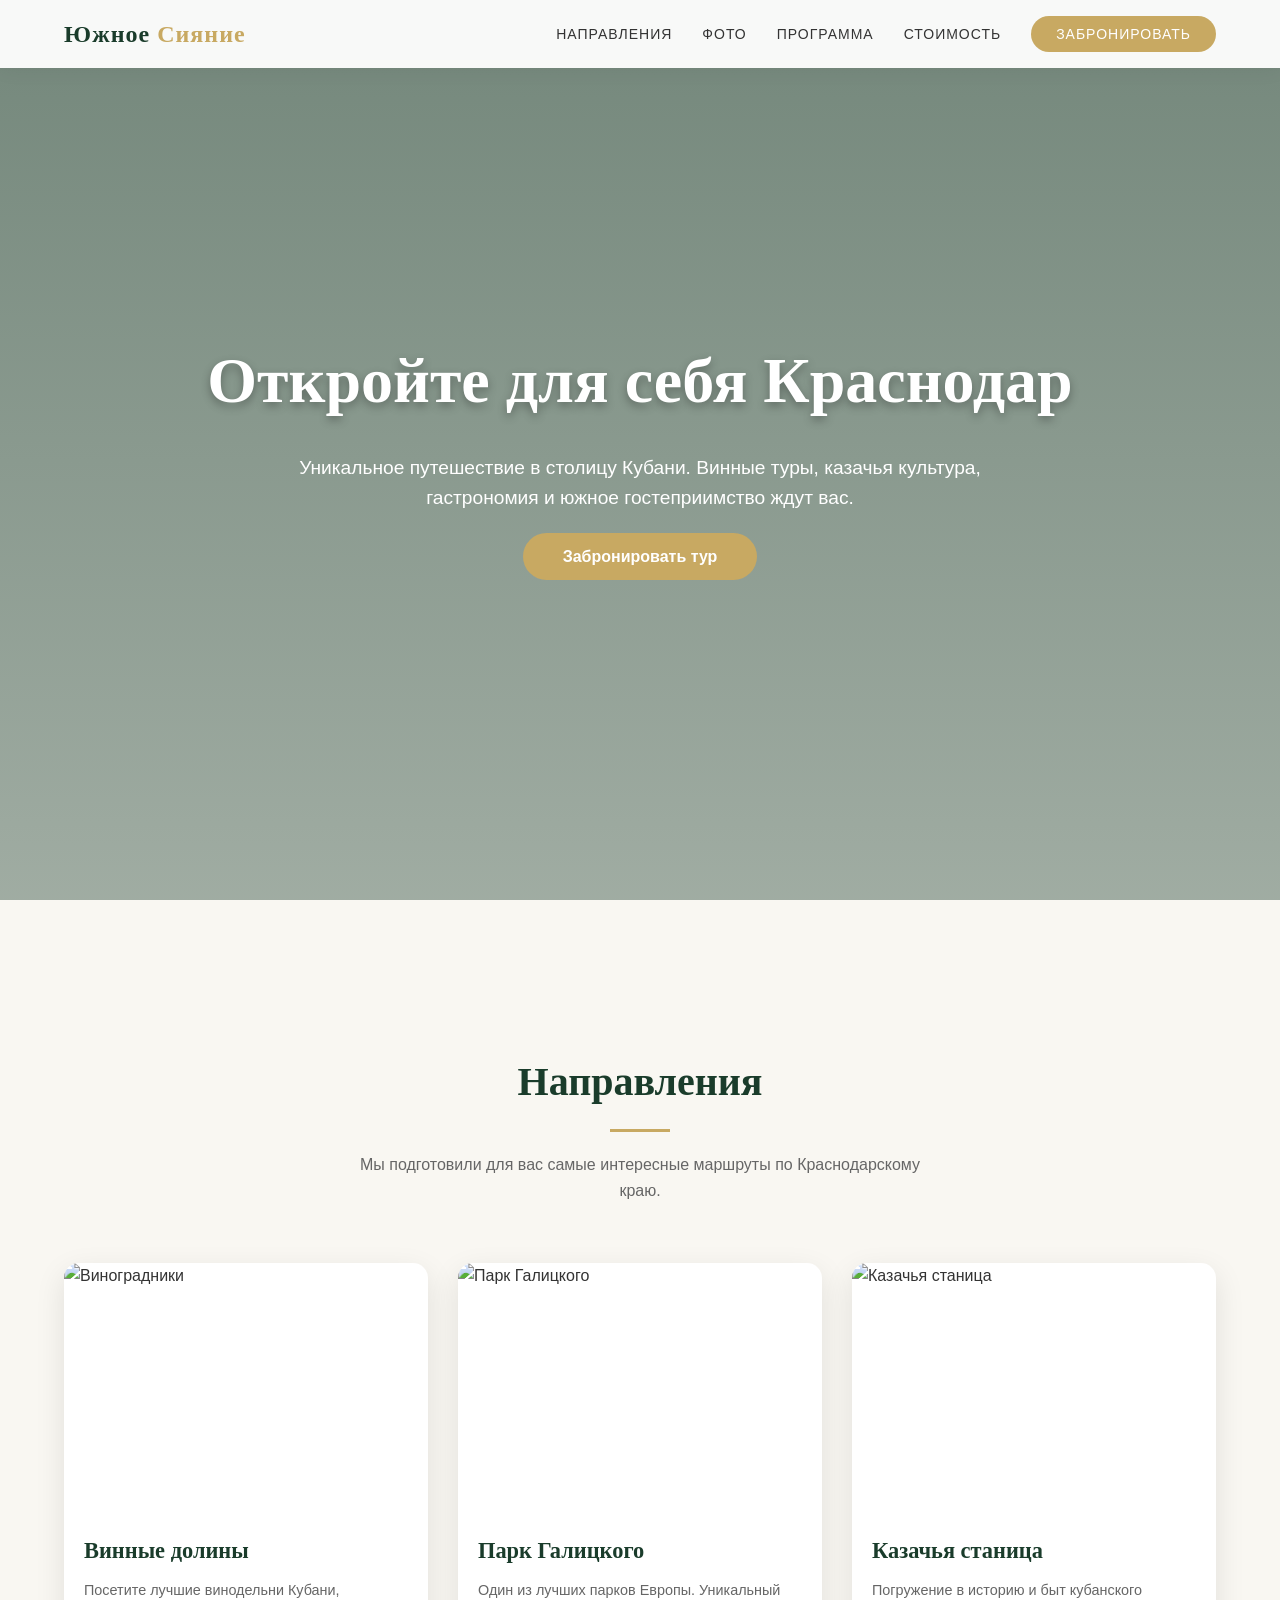
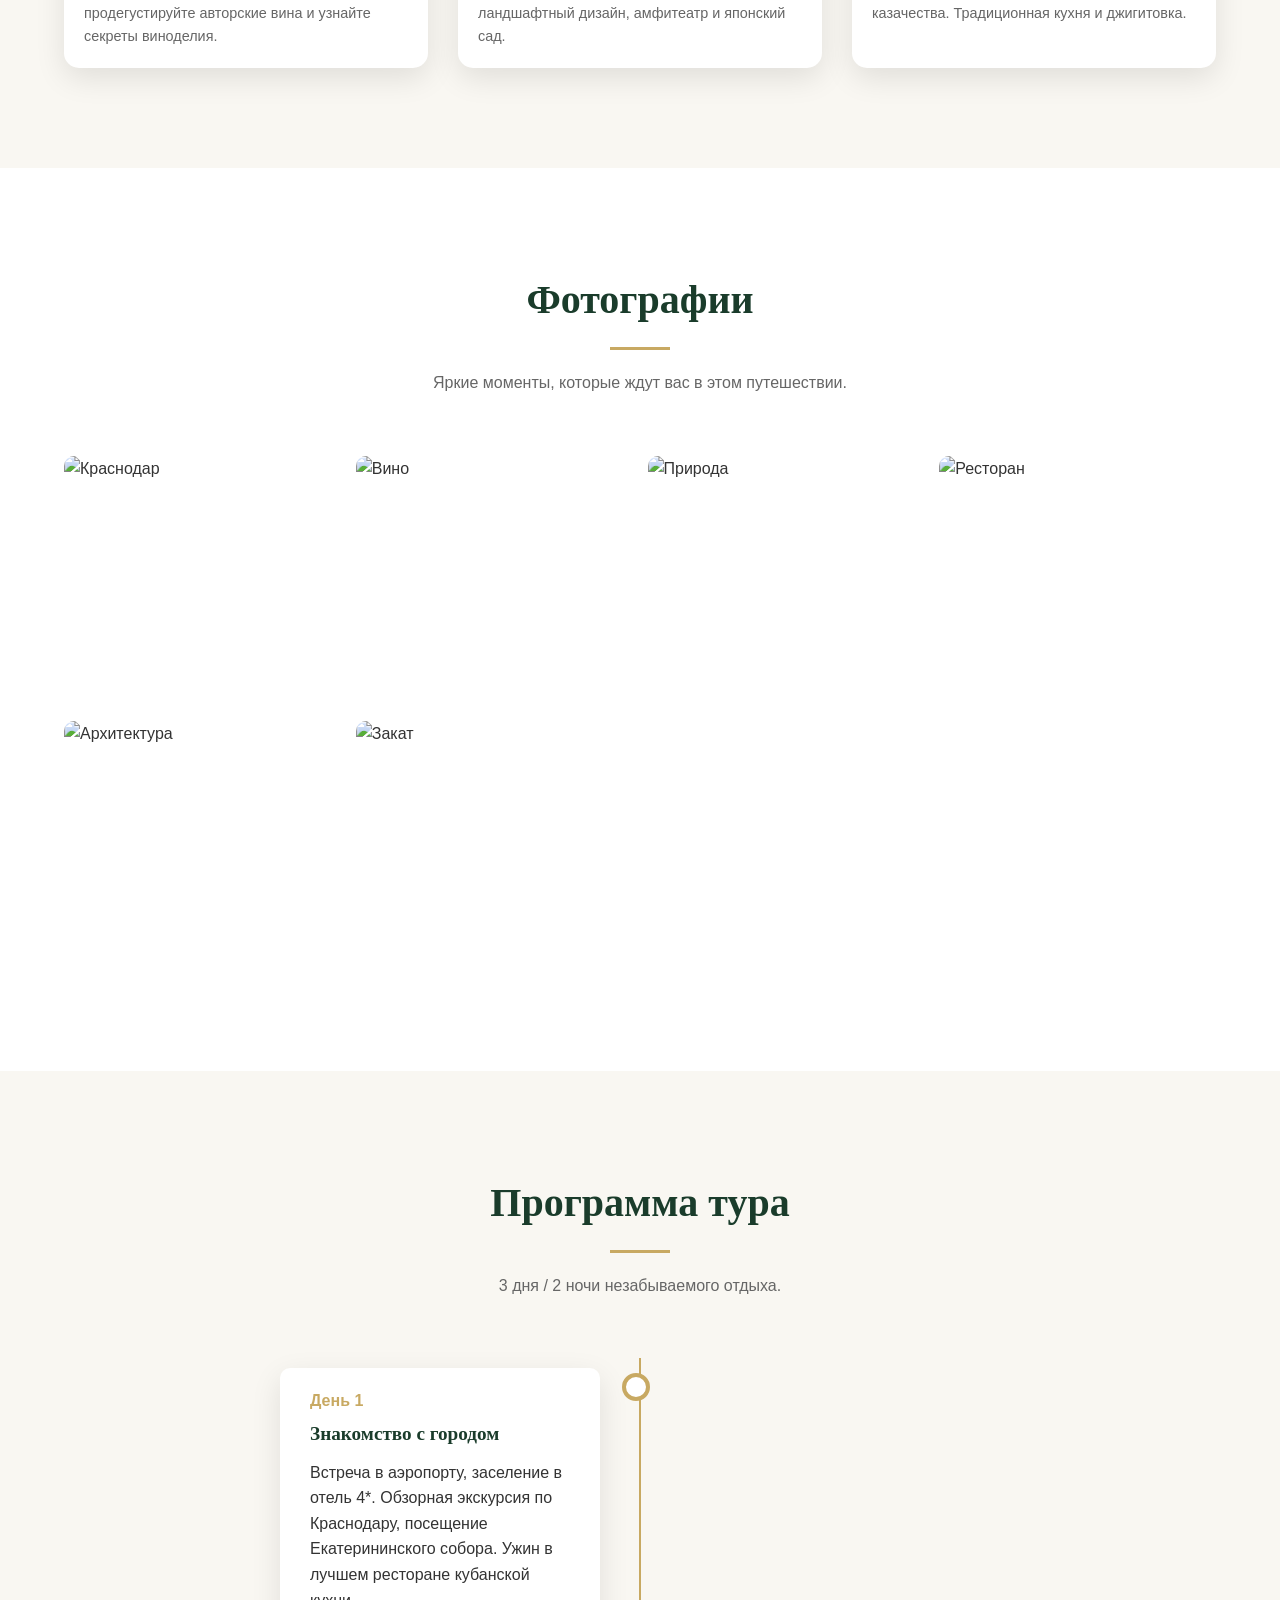
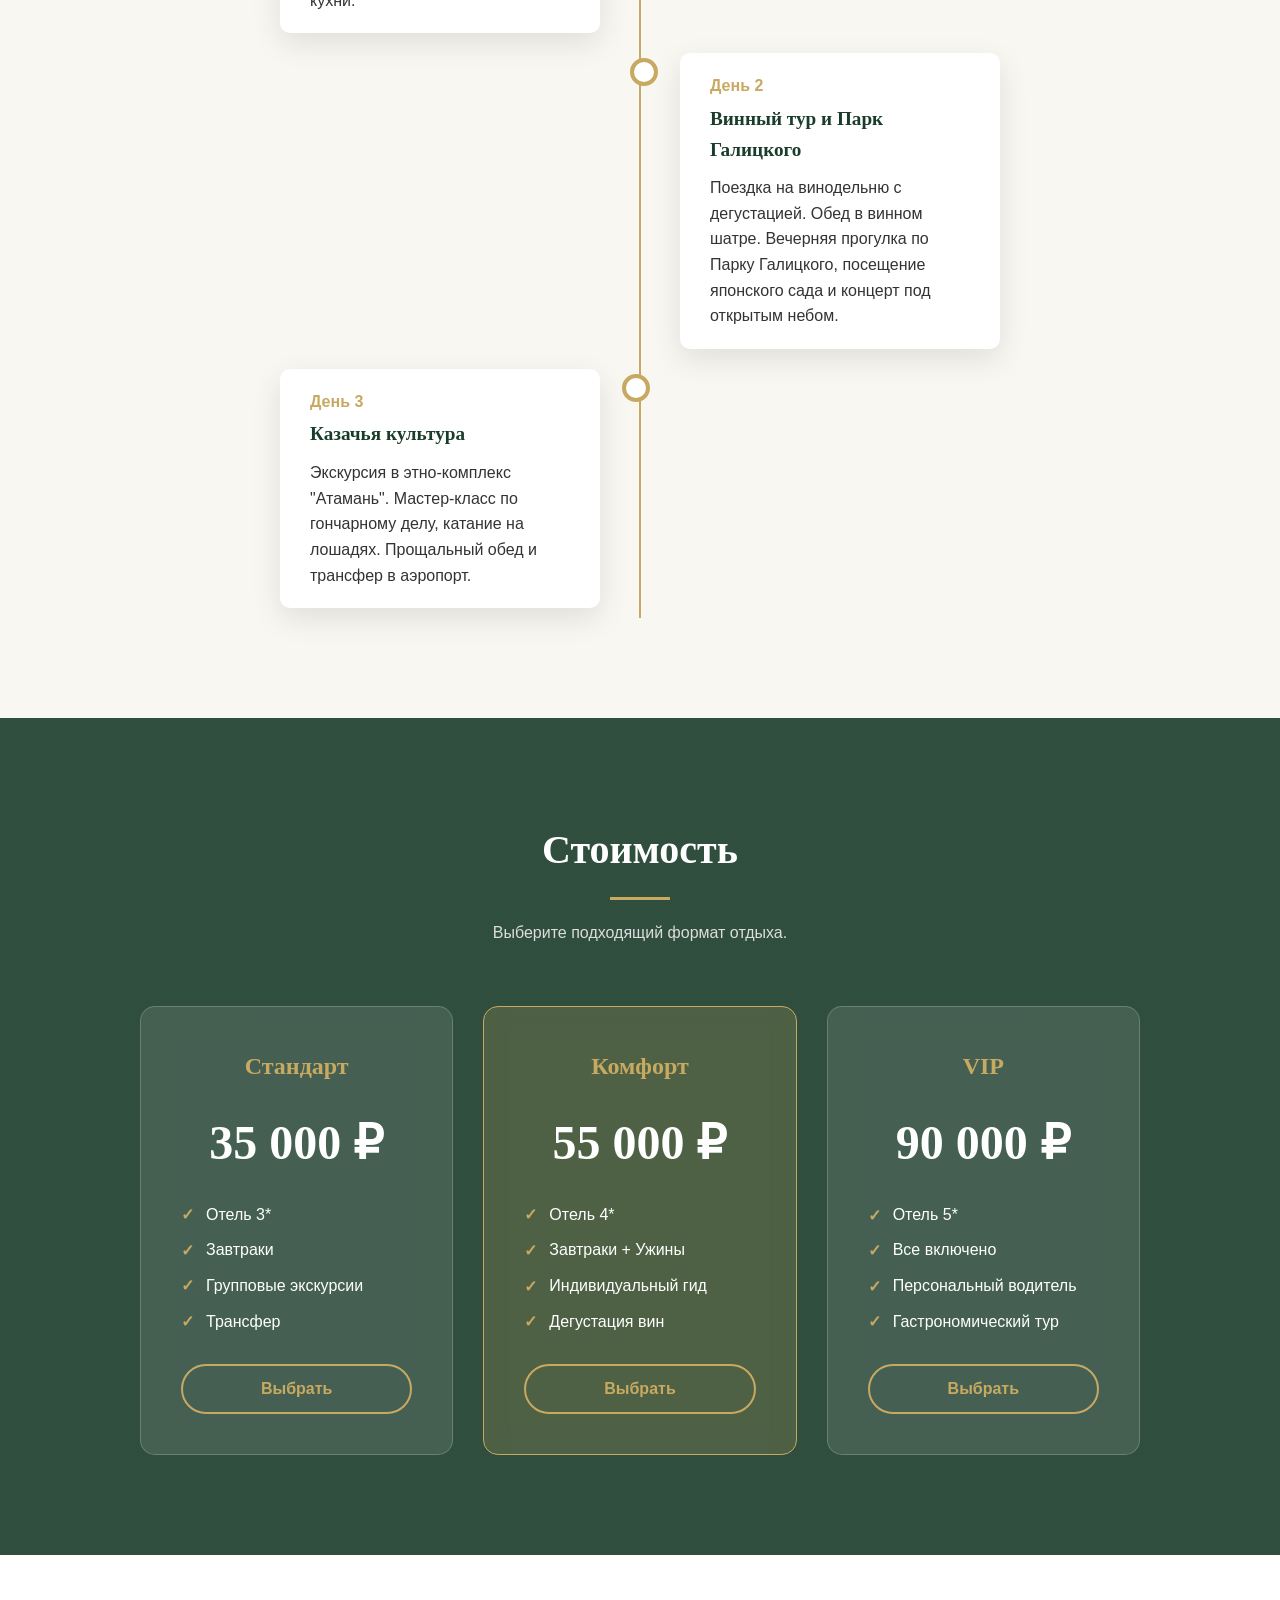
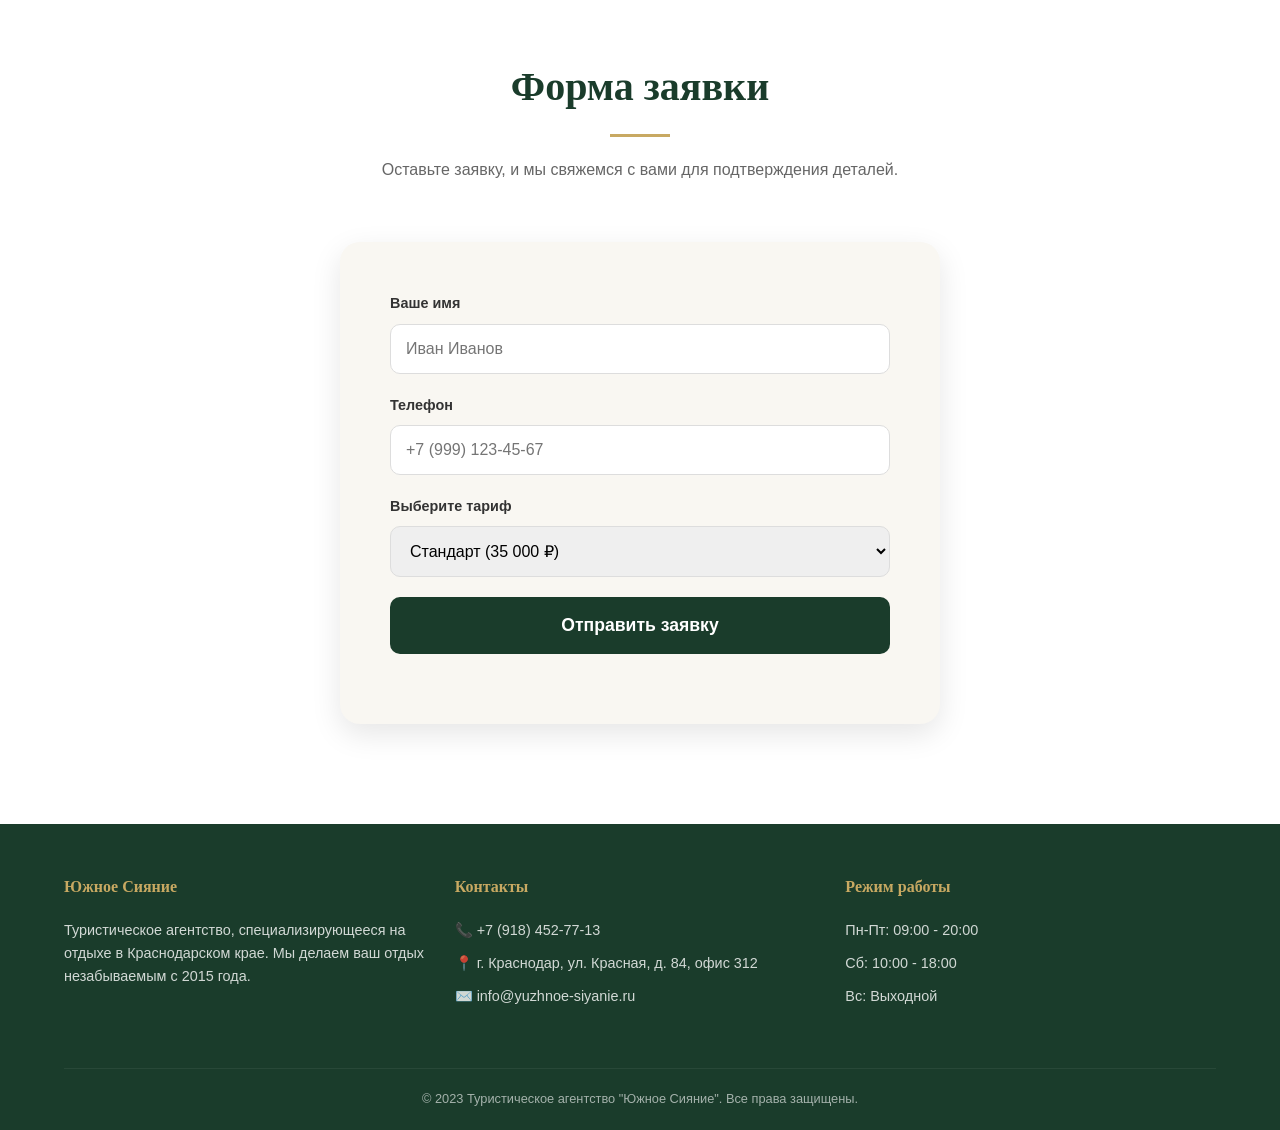
==== commit 5e152ce7: "Create index.html" ====
--- a/index.html
+++ b/index.html
@@ -1,460 +1,794 @@
 <!DOCTYPE html>
 <html lang="ru">
 <head>
-  <meta charset="UTF-8">
-  <meta name="viewport" content="width=device-width, initial-scale=1.0">
-
-  <title>Краснодар — путешествие, которое запомнится</title>
-
-  <link rel="preconnect" href="https://fonts.googleapis.com">
-  <link rel="preconnect" href="https://fonts.gstatic.com" crossorigin>
-
-  <link href="https://fonts.googleapis.com/css2?family=DM+Sans:wght@400;500;600&family=Playfair+Display:wght@400;500;600&display=swap" rel="stylesheet">
-
-  <link rel="stylesheet" href="style.css">
+    <meta charset="UTF-8">
+    <meta name="viewport" content="width=device-width, initial-scale=1.0">
+    <title>Тур в Краснодар | Южное Сияние</title>
+    <link rel="preconnect" href="https://fonts.googleapis.com">
+    <link rel="preconnect" href="https://fonts.gstatic.com" crossorigin>
+    <link href="https://fonts.googleapis.com/css2?family=Montserrat:wght@300;400;600;700&family=Playfair+Display:ital,wght@0,400;0,700;1,400&display=swap" rel="stylesheet">
+    <style>
+        /* --- Переменные --- */
+        :root {
+            --primary-color: #1a3c2b;
+            --accent-color: #c8a962;
+            --text-color: #333;
+            --bg-light: #f9f7f2;
+            --white: #ffffff;
+            --shadow: 0 10px 30px rgba(0, 0, 0, 0.1);
+        }
+
+        /* --- Сброс --- */
+        * {
+            margin: 0;
+            padding: 0;
+            box-sizing: border-box;
+            scroll-behavior: smooth;
+        }
+
+        body {
+            font-family: 'Montserrat', sans-serif;
+            background-color: var(--bg-light);
+            color: var(--text-color);
+            line-height: 1.6;
+            overflow-x: hidden;
+        }
+
+        h1, h2, h3 {
+            font-family: 'Playfair Display', serif;
+            color: var(--primary-color);
+        }
+
+        a {
+            text-decoration: none;
+            color: inherit;
+        }
+
+        /* --- Навигация --- */
+        nav {
+            position: fixed;
+            top: 0;
+            width: 100%;
+            background: rgba(255, 255, 255, 0.95);
+            backdrop-filter: blur(10px);
+            z-index: 1000;
+            padding: 15px 5%;
+            display: flex;
+            justify-content: space-between;
+            align-items: center;
+            box-shadow: 0 2px 20px rgba(0, 0, 0, 0.05);
+            transition: all 0.3s;
+        }
+
+        .logo {
+            font-family: 'Playfair Display', serif;
+            font-size: 24px;
+            font-weight: 700;
+            color: var(--primary-color);
+            letter-spacing: 1px;
+        }
+
+        .logo span {
+            color: var(--accent-color);
+        }
+
+        .nav-links {
+            display: flex;
+            list-style: none;
+            gap: 30px;
+        }
+
+        .nav-links a {
+            font-weight: 500;
+            font-size: 14px;
+            text-transform: uppercase;
+            letter-spacing: 1px;
+            transition: color 0.3s;
+        }
+
+        .nav-links a:hover {
+            color: var(--accent-color);
+        }
+
+        .btn-cta {
+            background-color: var(--accent-color);
+            color: var(--white);
+            padding: 10px 25px;
+            border-radius: 50px;
+            font-weight: 600;
+            transition: background 0.3s, transform 0.3s;
+        }
+
+        .btn-cta:hover {
+            background-color: #b8994d;
+            transform: translateY(-2px);
+        }
+
+        /* --- Hero --- */
+        header {
+            height: 100vh;
+            background: linear-gradient(rgba(26, 60, 43, 0.6), rgba(26, 60, 43, 0.4)),
+                url('https://images.unsplash.com/photo-1555990793-da11153b0d4a?q=80&w=1920&auto=format&fit=crop') no-repeat center center/cover;
+            display: flex;
+            align-items: center;
+            justify-content: center;
+            text-align: center;
+            color: var(--white);
+            padding: 0 20px;
+            margin-bottom: 50px;
+        }
+
+        .hero-content h1 {
+            font-size: 4rem;
+            color: var(--white);
+            margin-bottom: 20px;
+            text-shadow: 0 4px 10px rgba(0, 0, 0, 0.3);
+            animation: fadeInUp 1s ease-out;
+        }
+
+        .hero-content p {
+            font-size: 1.2rem;
+            margin-bottom: 30px;
+            max-width: 700px;
+            margin-left: auto;
+            margin-right: auto;
+            animation: fadeInUp 1s ease-out 0.2s backwards;
+        }
+
+        .hero-content .btn-cta {
+            font-size: 1rem;
+            padding: 15px 40px;
+            animation: fadeInUp 1s ease-out 0.4s backwards;
+        }
+
+        @keyframes fadeInUp {
+            from { opacity: 0; transform: translateY(30px); }
+            to   { opacity: 1; transform: translateY(0); }
+        }
+
+        /* --- Секции --- */
+        section {
+            padding: 100px 5%;
+        }
+
+        .section-title {
+            text-align: center;
+            font-size: 2.5rem;
+            margin-bottom: 20px;
+            position: relative;
+        }
+
+        .section-title::after {
+            content: '';
+            display: block;
+            width: 60px;
+            height: 3px;
+            background-color: var(--accent-color);
+            margin: 15px auto 0;
+        }
+
+        .section-desc {
+            text-align: center;
+            max-width: 600px;
+            margin: 0 auto 60px;
+            color: #666;
+        }
+
+        /* --- Направления --- */
+        .destinations-grid {
+            display: grid;
+            grid-template-columns: repeat(auto-fit, minmax(300px, 1fr));
+            gap: 30px;
+            max-width: 1200px;
+            margin: 0 auto;
+        }
+
+        .dest-card {
+            background: var(--white);
+            border-radius: 15px;
+            overflow: hidden;
+            box-shadow: var(--shadow);
+            transition: transform 0.3s;
+            cursor: pointer;
+        }
+
+        .dest-card:hover {
+            transform: translateY(-10px);
+        }
+
+        .dest-img {
+            height: 250px;
+            overflow: hidden;
+        }
+
+        .dest-img img {
+            width: 100%;
+            height: 100%;
+            object-fit: cover;
+            transition: transform 0.5s;
+        }
+
+        .dest-card:hover .dest-img img {
+            transform: scale(1.1);
+        }
+
+        .dest-info {
+            padding: 20px;
+        }
+
+        .dest-info h3 {
+            font-size: 1.4rem;
+            margin-bottom: 10px;
+        }
+
+        .dest-info p {
+            font-size: 0.9rem;
+            color: #666;
+        }
+
+        /* --- Галерея --- */
+        #gallery {
+            background-color: var(--white);
+        }
+
+        .gallery-grid {
+            display: grid;
+            grid-template-columns: repeat(auto-fit, minmax(250px, 1fr));
+            gap: 15px;
+            max-width: 1200px;
+            margin: 0 auto;
+        }
+
+        .gallery-item {
+            position: relative;
+            overflow: hidden;
+            border-radius: 10px;
+            height: 250px;
+        }
+
+        .gallery-item img {
+            width: 100%;
+            height: 100%;
+            object-fit: cover;
+            transition: transform 0.5s;
+        }
+
+        .gallery-item:hover img {
+            transform: scale(1.1);
+        }
+
+        /* --- Программа --- */
+        #program {
+            background-color: var(--bg-light);
+        }
+
+        .timeline {
+            max-width: 800px;
+            margin: 0 auto;
+            position: relative;
+        }
+
+        .timeline::after {
+            content: '';
+            position: absolute;
+            width: 2px;
+            background-color: var(--accent-color);
+            top: 0;
+            bottom: 0;
+            left: 50%;
+            margin-left: -1px;
+        }
+
+        .timeline-item {
+            padding: 10px 40px;
+            position: relative;
+            background-color: inherit;
+            width: 50%;
+        }
+
+        .timeline-item.left { left: 0; }
+        .timeline-item.right { left: 50%; }
+
+        .timeline-item::after {
+            content: '';
+            position: absolute;
+            width: 20px;
+            height: 20px;
+            right: -10px;
+            background-color: var(--white);
+            border: 4px solid var(--accent-color);
+            top: 15px;
+            border-radius: 50%;
+            z-index: 1;
+        }
+
+        .timeline-item.right::after {
+            left: -10px;
+        }
+
+        .timeline-content {
+            padding: 20px 30px;
+            background-color: var(--white);
+            position: relative;
+            border-radius: 10px;
+            box-shadow: var(--shadow);
+        }
+
+        .timeline-content h3 {
+            margin-bottom: 10px;
+            font-size: 1.2rem;
+        }
+
+        .timeline-content span {
+            color: var(--accent-color);
+            font-weight: 700;
+            display: block;
+            margin-bottom: 5px;
+        }
+
+        /* --- Стоимость --- */
+        #price {
+            background: linear-gradient(rgba(26, 60, 43, 0.9), rgba(26, 60, 43, 0.9)),
+                url('https://images.unsplash.com/photo-1541884505100-9814c7b8901f?q=80&w=1920&auto=format&fit=crop');
+            background-size: cover;
+            background-attachment: fixed;
+            color: var(--white);
+        }
+
+        #price .section-title { color: var(--white); }
+        #price .section-desc  { color: #ddd; }
+
+        .price-cards {
+            display: flex;
+            justify-content: center;
+            gap: 30px;
+            flex-wrap: wrap;
+            max-width: 1000px;
+            margin: 0 auto;
+        }
+
+        .price-card {
+            background: rgba(255, 255, 255, 0.1);
+            backdrop-filter: blur(10px);
+            border: 1px solid rgba(255, 255, 255, 0.2);
+            padding: 40px;
+            border-radius: 15px;
+            text-align: center;
+            flex: 1;
+            min-width: 280px;
+            transition: transform 0.3s;
+        }
+
+        .price-card:hover {
+            transform: translateY(-10px);
+            background: rgba(255, 255, 255, 0.15);
+        }
+
+        .price-card.featured {
+            background: rgba(200, 169, 98, 0.2);
+            border-color: var(--accent-color);
+        }
+
+        .price-card h3 {
+            color: var(--accent-color);
+            font-size: 1.5rem;
+            margin-bottom: 20px;
+        }
+
+        .price-amount {
+            font-size: 3rem;
+            font-weight: 700;
+            margin-bottom: 20px;
+            font-family: 'Playfair Display', serif;
+        }
+
+        .price-features {
+            list-style: none;
+            margin-bottom: 30px;
+            text-align: left;
+        }
+
+        .price-features li {
+            margin-bottom: 10px;
+            padding-left: 25px;
+            position: relative;
+        }
+
+        .price-features li::before {
+            content: '✓';
+            color: var(--accent-color);
+            position: absolute;
+            left: 0;
+            font-weight: bold;
+        }
+
+        .price-card .btn-cta {
+            display: block;
+            width: 100%;
+            background: transparent;
+            border: 2px solid var(--accent-color);
+            color: var(--accent-color);
+        }
+
+        .price-card .btn-cta:hover {
+            background: var(--accent-color);
+            color: var(--white);
+        }
+
+        /* --- Форма --- */
+        #booking {
+            background-color: var(--white);
+            text-align: center;
+        }
+
+        .booking-container {
+            max-width: 600px;
+            margin: 0 auto;
+            background: var(--bg-light);
+            padding: 50px;
+            border-radius: 20px;
+            box-shadow: var(--shadow);
+        }
+
+        .form-group {
+            margin-bottom: 20px;
+            text-align: left;
+        }
+
+        .form-group label {
+            display: block;
+            margin-bottom: 8px;
+            font-weight: 600;
+            font-size: 0.9rem;
+        }
+
+        .form-group input,
+        .form-group select {
+            width: 100%;
+            padding: 15px;
+            border: 1px solid #ddd;
+            border-radius: 10px;
+            font-family: inherit;
+            font-size: 1rem;
+            transition: border-color 0.3s;
+        }
+
+        .form-group input:focus,
+        .form-group select:focus {
+            outline: none;
+            border-color: var(--accent-color);
+        }
+
+        .form-group button {
+            width: 100%;
+            padding: 18px;
+            background-color: var(--primary-color);
+            color: var(--white);
+            border: none;
+            border-radius: 10px;
+            font-size: 1.1rem;
+            font-weight: 600;
+            cursor: pointer;
+            transition: background 0.3s;
+        }
+
+        .form-group button:hover {
+            background-color: #112d1f;
+        }
+
+        /* --- Футер --- */
+        footer {
+            background-color: var(--primary-color);
+            color: var(--white);
+            padding: 50px 5% 20px;
+            text-align: center;
+        }
+
+        .footer-content {
+            display: flex;
+            justify-content: space-between;
+            flex-wrap: wrap;
+            max-width: 1200px;
+            margin: 0 auto 30px;
+            text-align: left;
+            gap: 20px;
+        }
+
+        .footer-col {
+            flex: 1;
+            min-width: 250px;
+            margin-bottom: 20px;
+        }
+
+        .footer-col h4 {
+            color: var(--accent-color);
+            margin-bottom: 20px;
+            font-family: 'Playfair Display', serif;
+        }
+
+        .footer-col p {
+            opacity: 0.8;
+            font-size: 0.9rem;
+            margin-bottom: 10px;
+        }
+
+        .footer-bottom {
+            border-top: 1px solid rgba(255, 255, 255, 0.1);
+            padding-top: 20px;
+            font-size: 0.8rem;
+            opacity: 0.6;
+        }
+
+        /* --- Адаптивность --- */
+        @media (max-width: 768px) {
+            .nav-links { display: none; }
+            .hero-content h1 { font-size: 2.5rem; }
+            .section-title { font-size: 2rem; }
+
+            .timeline::after { left: 31px; }
+            .timeline-item {
+                width: 100%;
+                padding-left: 70px;
+                padding-right: 25px;
+            }
+            .timeline-item.right { left: 0; }
+            .timeline-item::after { left: 21px; }
+        }
+    </style>
 </head>
 <body>
 
-  <!-- ШАПКА -->
-  <header class="topbar">
-    <a class="brand" href="#home">
-      ЮЖНОЕ ПУТЕШЕСТВИЕ
-    </a>
-
-    <button class="menu-button"
-            aria-expanded="false"
-            aria-label="Меню">
-      ☰
-    </button>
-
-    <nav id="nav">
-      <a href="#tour">ТУРЫ</a>
-      <a href="#route">МАРШРУТ</a>
-      <a href="#gallery">ОБРАЗЫ</a>
-      <a href="#booking">БРОНИРОВАТЬ</a>
+    <nav>
+        <div class="logo">Южное <span>Сияние</span></div>
+        <ul class="nav-links">
+            <li><a href="#destinations">Направления</a></li>
+            <li><a href="#gallery">Фото</a></li>
+            <li><a href="#program">Программа</a></li>
+            <li><a href="#price">Стоимость</a></li>
+            <li><a href="#booking" class="btn-cta">Забронировать</a></li>
+        </ul>
     </nav>
-  </header>
-
-
-  <!-- ПЕРВЫЙ ЭКРАН -->
-  <main>
-
-    <section class="hero" id="home">
-
-      <div class="hero-image"></div>
-
-      <div class="hero-content">
-
-        <p class="overline">
-          ЮЖНЫЙ КРАЙ · РОССИЯ
-        </p>
-
-        <h1>КРАСНОДАР</h1>
-
-        <div class="hero-sidecopy">
-
-          <h2>
-            Путешествие,<br>
-            которое запомнится
-          </h2>
-
-          <p>
-            Откройте южный город<br>
-            в своём ритме — от парков<br>
-            до гастрономических открытий.
-          </p>
-
+
+    <header>
+        <div class="hero-content">
+            <h1>Откройте для себя Краснодар</h1>
+            <p>Уникальное путешествие в столицу Кубани. Винные туры, казачья культура, гастрономия и южное гостеприимство ждут вас.</p>
+            <a href="#booking" class="btn-cta">Забронировать тур</a>
         </div>
-
-        <a class="play-link"
-           href="#route"
-           aria-label="Посмотреть маршрут">
-          <span>▶</span>
-        </a>
-
-      </div>
-
-
-      <!-- ПАНЕЛЬ БРОНИРОВАНИЯ -->
-      <div class="booking-strip" id="booking">
-
-        <label>
-          ВЫБРАТЬ ДАТУ
-
-          <input type="date" id="tripDate">
-        </label>
-
-
-        <label>
-          ПОДОБРАТЬ ТУР
-
-          <select id="tourChoice">
-            <option>Краснодар — 3 дня</option>
-            <option>Краснодар выходного дня</option>
-            <option>Город + винодельни</option>
-          </select>
-        </label>
-
-
-        <label>
-          КОЛИЧЕСТВО ЛЮДЕЙ
-
-          <select id="people">
-            <option>1 человек</option>
-            <option selected>2 человека</option>
-            <option>3 человека</option>
-            <option>4 человека</option>
-            <option>5+ человек</option>
-          </select>
-        </label>
-
-
-        <a href="#application" class="book-button">
-          ЗАБРОНИРОВАТЬ ↗
-        </a>
-
-      </div>
-
+    </header>
+
+    <section id="destinations">
+        <h2 class="section-title">Направления</h2>
+        <p class="section-desc">Мы подготовили для вас самые интересные маршруты по Краснодарскому краю.</p>
+
+        <div class="destinations-grid">
+            <div class="dest-card">
+                <div class="dest-img">
+                    <img src="https://images.unsplash.com/photo-1590433542250-8c57b4e0c1b6?q=80&w=800&auto=format&fit=crop" alt="Виноградники">
+                </div>
+                <div class="dest-info">
+                    <h3>Винные долины</h3>
+                    <p>Посетите лучшие винодельни Кубани, продегустируйте авторские вина и узнайте секреты виноделия.</p>
+                </div>
+            </div>
+            <div class="dest-card">
+                <div class="dest-img">
+                    <img src="https://images.unsplash.com/photo-1589135308024-403a285b4cf2?q=80&w=800&auto=format&fit=crop" alt="Парк Галицкого">
+                </div>
+                <div class="dest-info">
+                    <h3>Парк Галицкого</h3>
+                    <p>Один из лучших парков Европы. Уникальный ландшафтный дизайн, амфитеатр и японский сад.</p>
+                </div>
+            </div>
+            <div class="dest-card">
+                <div class="dest-img">
+                    <img src="https://images.unsplash.com/photo-1570126618953-d437176e8c79?q=80&w=800&auto=format&fit=crop" alt="Казачья станица">
+                </div>
+                <div class="dest-info">
+                    <h3>Казачья станица</h3>
+                    <p>Погружение в историю и быт кубанского казачества. Традиционная кухня и джигитовка.</p>
+                </div>
+            </div>
+        </div>
     </section>
 
-
-    <!-- БЛОК МАРШРУТА -->
-    <section class="route-feature" id="route">
-
-      <div class="route-photo"></div>
-
-      <div class="route-card">
-
-        <p class="overline dark">
-          ВАШЕ ПУТЕШЕСТВИЕ
-        </p>
-
-        <h2>
-          Создайте свой<br>
-          маршрут
-        </h2>
-
-        <p>
-          Вместе мы подберём путешествие с локациями,
-          прогулками и впечатлениями, которые интересны
-          именно вам.
-        </p>
-
-        <p>
-          От уютных улиц центра до масштабных парковых
-          пространств. У нас есть маршруты на любой вкус —
-          выберите свой юг.
-        </p>
-
-        <a href="#tour" class="inline-link">
-          УЗНАТЬ О ТУРАХ ↗
-        </a>
-
-      </div>
-
-      <div class="route-caption">
-        01 / ПАРКИ, АРХИТЕКТУРА, ВПЕЧАТЛЕНИЯ
-      </div>
-
+    <section id="gallery">
+        <h2 class="section-title">Фотографии</h2>
+        <p class="section-desc">Яркие моменты, которые ждут вас в этом путешествии.</p>
+
+        <div class="gallery-grid">
+            <div class="gallery-item"><img src="https://images.unsplash.com/photo-1560969184-10fe8719e047?q=80&w=800&auto=format&fit=crop" alt="Краснодар"></div>
+            <div class="gallery-item"><img src="https://images.unsplash.com/photo-1506377247377-2a5b3b417ebb?q=80&w=800&auto=format&fit=crop" alt="Вино"></div>
+            <div class="gallery-item"><img src="https://images.unsplash.com/photo-1441974231531-c6227db76b6e?q=80&w=800&auto=format&fit=crop" alt="Природа"></div>
+            <div class="gallery-item"><img src="https://images.unsplash.com/photo-1517248135467-4c7edcad34c4?q=80&w=800&auto=format&fit=crop" alt="Ресторан"></div>
+            <div class="gallery-item"><img src="https://images.unsplash.com/photo-1549488344-1f9b8d2bd1f3?q=80&w=800&auto=format&fit=crop" alt="Архитектура"></div>
+            <div class="gallery-item"><img src="https://images.unsplash.com/photo-1476514525535-07fb3b4ae5f1?q=80&w=800&auto=format&fit=crop" alt="Закат"></div>
+        </div>
     </section>
 
-
-    <!-- ЦИФРЫ -->
-    <section class="numbers" id="tour">
-
-      <div class="number">
-        <strong>3</strong>
-        <span>ДНЯ ПУТЕШЕСТВИЯ</span>
-      </div>
-
-      <div class="number">
-        <strong>12+</strong>
-        <span>ЛОКАЦИЙ ДЛЯ ОТКРЫТИЙ</span>
-      </div>
-
-      <div class="number">
-        <strong>∞</strong>
-        <span>ЮЖНЫХ ВПЕЧАТЛЕНИЙ</span>
-      </div>
-
-      <div class="number">
-        <strong>24 900 ₽</strong>
-        <span>СТАРТОВАЯ СТОИМОСТЬ</span>
-      </div>
-
+    <section id="program">
+        <h2 class="section-title">Программа тура</h2>
+        <p class="section-desc">3 дня / 2 ночи незабываемого отдыха.</p>
+
+        <div class="timeline">
+            <div class="timeline-item left">
+                <div class="timeline-content">
+                    <span>День 1</span>
+                    <h3>Знакомство с городом</h3>
+                    <p>Встреча в аэропорту, заселение в отель 4*. Обзорная экскурсия по Краснодару, посещение Екатерининского собора. Ужин в лучшем ресторане кубанской кухни.</p>
+                </div>
+            </div>
+            <div class="timeline-item right">
+                <div class="timeline-content">
+                    <span>День 2</span>
+                    <h3>Винный тур и Парк Галицкого</h3>
+                    <p>Поездка на винодельню с дегустацией. Обед в винном шатре. Вечерняя прогулка по Парку Галицкого, посещение японского сада и концерт под открытым небом.</p>
+                </div>
+            </div>
+            <div class="timeline-item left">
+                <div class="timeline-content">
+                    <span>День 3</span>
+                    <h3>Казачья культура</h3>
+                    <p>Экскурсия в этно-комплекс "Атамань". Мастер-класс по гончарному делу, катание на лошадях. Прощальный обед и трансфер в аэропорт.</p>
+                </div>
+            </div>
+        </div>
     </section>
 
-
-    <!-- ФОТОГАЛЕРЕЯ -->
-    <section class="gallery-section" id="gallery">
-
-      <div class="gallery-heading">
-
-        <p class="overline dark">
-          МЕСТА, КОТОРЫЕ СТОИТ УВИДЕТЬ
-        </p>
-
-        <h2>Краснодар — в деталях</h2>
-
-      </div>
-
-
-      <div class="gallery">
-
-        <figure>
-          <img
-            src="https://images.unsplash.com/photo-1519608487953-e999c86e7455?auto=format&fit=crop&w=1200&q=85"
-            alt="Зелёный парк и природный ландшафт">
-
-          <figcaption>
-            01 / ПАРК ГАЛИЦКОГО
-          </figcaption>
-        </figure>
-
-
-        <figure>
-          <img
-            src="https://images.unsplash.com/photo-1511818966892-d7d671e672a2?auto=format&fit=crop&w=1000&q=85"
-            alt="Городская архитектура">
-
-          <figcaption>
-            02 / ГОРОДСКИЕ УЛИЦЫ
-          </figcaption>
-        </figure>
-
-
-        <figure>
-          <img
-            src="https://images.unsplash.com/photo-1516594798947-e65505dbb29d?auto=format&fit=crop&w=1000&q=85"
-            alt="Виноградники и южные пейзажи">
-
-          <figcaption>
-            03 / ВКУС ЮГА
-          </figcaption>
-        </figure>
-
-      </div>
-
+    <section id="price">
+        <h2 class="section-title">Стоимость</h2>
+        <p class="section-desc">Выберите подходящий формат отдыха.</p>
+
+        <div class="price-cards">
+            <div class="price-card">
+                <h3>Стандарт</h3>
+                <div class="price-amount">35 000 ₽</div>
+                <ul class="price-features">
+                    <li>Отель 3*</li>
+                    <li>Завтраки</li>
+                    <li>Групповые экскурсии</li>
+                    <li>Трансфер</li>
+                </ul>
+                <a href="#booking" class="btn-cta">Выбрать</a>
+            </div>
+            <div class="price-card featured">
+                <h3>Комфорт</h3>
+                <div class="price-amount">55 000 ₽</div>
+                <ul class="price-features">
+                    <li>Отель 4*</li>
+                    <li>Завтраки + Ужины</li>
+                    <li>Индивидуальный гид</li>
+                    <li>Дегустация вин</li>
+                </ul>
+                <a href="#booking" class="btn-cta">Выбрать</a>
+            </div>
+            <div class="price-card">
+                <h3>VIP</h3>
+                <div class="price-amount">90 000 ₽</div>
+                <ul class="price-features">
+                    <li>Отель 5*</li>
+                    <li>Все включено</li>
+                    <li>Персональный водитель</li>
+                    <li>Гастрономический тур</li>
+                </ul>
+                <a href="#booking" class="btn-cta">Выбрать</a>
+            </div>
+        </div>
     </section>
 
-
-    <!-- ПРОГРАММА ТУРА -->
-    <section class="itinerary">
-
-      <div class="itinerary-title">
-
-        <p class="overline">
-          ПЛАН ПУТЕШЕСТВИЯ
-        </p>
-
-        <h2>
-          Три дня<br>
-          на юге
-        </h2>
-
-      </div>
-
-
-      <div class="itinerary-items">
-
-        <article>
-
-          <span>ДЕНЬ 01</span>
-
-          <h3>Знакомство с Краснодаром</h3>
-
-          <p>
-            Исторический центр, прогулочные улицы,
-            архитектура, местные кафе и первые впечатления.
-          </p>
-
-        </article>
-
-
-        <article>
-
-          <span>ДЕНЬ 02</span>
-
-          <h3>Парк и пространства</h3>
-
-          <p>
-            Парк Галицкого, ландшафтные композиции,
-            необычные арт-объекты и время для фотографий.
-          </p>
-
-        </article>
-
-
-        <article>
-
-          <span>ДЕНЬ 03</span>
-
-          <h3>Вкусы и открытия</h3>
-
-          <p>
-            Южная кухня, небольшие локальные места,
-            сувениры и свободное время перед отъездом.
-          </p>
-
-        </article>
-
-      </div>
-
+    <section id="booking">
+        <h2 class="section-title">Форма заявки</h2>
+        <p class="section-desc">Оставьте заявку, и мы свяжемся с вами для подтверждения деталей.</p>
+
+        <div class="booking-container">
+            <form id="bookingForm">
+                <div class="form-group">
+                    <label for="name">Ваше имя</label>
+                    <input type="text" id="name" placeholder="Иван Иванов" required>
+                </div>
+                <div class="form-group">
+                    <label for="phone">Телефон</label>
+                    <input type="tel" id="phone" placeholder="+7 (999) 123-45-67" required>
+                </div>
+                <div class="form-group">
+                    <label for="tariff">Выберите тариф</label>
+                    <select id="tariff">
+                        <option value="standard">Стандарт (35 000 ₽)</option>
+                        <option value="comfort">Комфорт (55 000 ₽)</option>
+                        <option value="vip">VIP (90 000 ₽)</option>
+                    </select>
+                </div>
+                <div class="form-group">
+                    <button type="submit">Отправить заявку</button>
+                </div>
+            </form>
+        </div>
     </section>
 
-
-    <!-- СТОИМОСТЬ -->
-    <section class="price-section">
-
-      <p class="overline dark">
-        СТОИМОСТЬ ПУТЕШЕСТВИЯ
-      </p>
-
-      <h2>Выберите свой формат</h2>
-
-
-      <div class="price-grid">
-
-        <article>
-
-          <span>ЛАЙТ</span>
-
-          <h3>24 900 ₽</h3>
-
-          <p>
-            Программа, экскурсии, сопровождение
-            и трансферы по маршруту.
-          </p>
-
-          <a href="#application">
-            ОСТАВИТЬ ЗАЯВКУ ↗
-          </a>
-
-        </article>
-
-
-        <article class="price-featured">
-
-          <span>КОМФОРТ</span>
-
-          <h3>34 900 ₽</h3>
-
-          <p>
-            Программа, проживание на 2 ночи,
-            завтраки, экскурсии и сопровождение.
-          </p>
-
-          <a href="#application">
-            ОСТАВИТЬ ЗАЯВКУ ↗
-          </a>
-
-        </article>
-
-      </div>
-
-    </section>
-
-
-    <!-- ФОРМА ЗАЯВКИ -->
-    <section class="application" id="application">
-
-      <div>
-
-        <p class="overline dark">
-          ПЛАНИРУЕМ ВАШ ЮГ
-        </p>
-
-        <h2>
-          Путешествие<br>
-          начинается здесь.
-        </h2>
-
-        <p class="form-intro">
-          Оставьте контакты — мы свяжемся с вами
-          и поможем выбрать даты и маршрут.
-        </p>
-
-      </div>
-
-
-      <form id="applicationForm">
-
-        <label>
-          ИМЯ
-
-          <input
-            name="name"
-            placeholder="Ваше имя"
-            required>
-        </label>
-
-
-        <label>
-          ТЕЛЕФОН
-
-          <input
-            name="phone"
-            type="tel"
-            placeholder="+7 (___) ___-__-__"
-            required>
-        </label>
-
-
-        <label>
-          ДАТА ПОЕЗДКИ
-
-          <input
-            name="date"
-            type="date">
-        </label>
-
-
-        <label>
-          ПОЖЕЛАНИЯ
-
-          <textarea
-            name="comment"
-            rows="3"
-            placeholder="Расскажите, что хотели бы увидеть">
-          </textarea>
-        </label>
-
-
-        <button type="submit">
-          ОТПРАВИТЬ ЗАЯВКУ ↗
-        </button>
-
-
-        <p class="form-message" id="formMessage"></p>
-
-      </form>
-
-    </section>
-
-  </main>
-
-
-  <!-- ПОДВАЛ -->
-  <footer>
-
-    <div class="footer-brand">
-      ЮЖНОЕ ПУТЕШЕСТВИЕ
-    </div>
-
-    <div>
-      +7 (918) 456-27-39<br>
-      Краснодар, ул. Красная, 85
-    </div>
-
-    <div>
-      © 2026 · ДЕМО САЙТ
-    </div>
-
-  </footer>
-
-
-  <!-- ПОДКЛЮЧЕНИЕ JS -->
-  <script src="script.js"></script>
-
+    <footer>
+        <div class="footer-content">
+            <div class="footer-col">
+                <h4>Южное Сияние</h4>
+                <p>Туристическое агентство, специализирующееся на отдыхе в Краснодарском крае. Мы делаем ваш отдых незабываемым с 2015 года.</p>
+            </div>
+            <div class="footer-col">
+                <h4>Контакты</h4>
+                <p>📞 +7 (918) 452-77-13</p>
+                <p>📍 г. Краснодар, ул. Красная, д. 84, офис 312</p>
+                <p>✉️ info@yuzhnoe-siyanie.ru</p>
+            </div>
+            <div class="footer-col">
+                <h4>Режим работы</h4>
+                <p>Пн-Пт: 09:00 - 20:00</p>
+                <p>Сб: 10:00 - 18:00</p>
+                <p>Вс: Выходной</p>
+            </div>
+        </div>
+        <div class="footer-bottom">
+            &copy; 2023 Туристическое агентство "Южное Сияние". Все права защищены.
+        </div>
+    </footer>
+
+    <script>
+        document.addEventListener('DOMContentLoaded', function () {
+            const form = document.getElementById('bookingForm');
+
+            form.addEventListener('submit', function (e) {
+                e.preventDefault();
+
+                const name = document.getElementById('name').value.trim();
+                const phone = document.getElementById('phone').value.trim();
+                const tariffSelect = document.getElementById('tariff');
+                const tariff = tariffSelect.options[tariffSelect.selectedIndex].text;
+
+                if (name.length < 2) {
+                    alert('Пожалуйста, введите ваше имя.');
+                    return;
+                }
+                if (phone.length < 6) {
+                    alert('Пожалуйста, введите корректный номер телефона.');
+                    return;
+                }
+
+                const button = form.querySelector('button[type="submit"]');
+                const originalText = button.innerText;
+
+                button.innerText = 'Отправка...';
+                button.disabled = true;
+
+                setTimeout(() => {
+                    alert(
+                        `Спасибо, ${name}!\n` +
+                        `Ваша заявка на тариф "${tariff}" принята.\n` +
+                        `Мы позвоним вам на номер ${phone} в ближайшее время.`
+                    );
+                    button.innerText = originalText;
+                    button.disabled = false;
+                    form.reset();
+                }, 1200);
+            });
+
+            // Плавное появление секций при прокрутке
+            const sections = document.querySelectorAll('section');
+            const observer = new IntersectionObserver(
+                entries => {
+                    entries.forEach(entry => {
+                        if (entry.isIntersecting) {
+                            entry.target.style.opacity = 1;
+                            entry.target.style.transform = 'translateY(0)';
+                        }
+                    });
+                },
+                { threshold: 0.1 }
+            );
+
+            sections.forEach(section => {
+                section.style.opacity = 0;
+                section.style.transform = 'translateY(40px)';
+                section.style.transition = 'opacity 0.8s ease, transform 0.8s ease';
+                observer.observe(section);
+            });
+        });
+    </script>
 </body>
 </html>
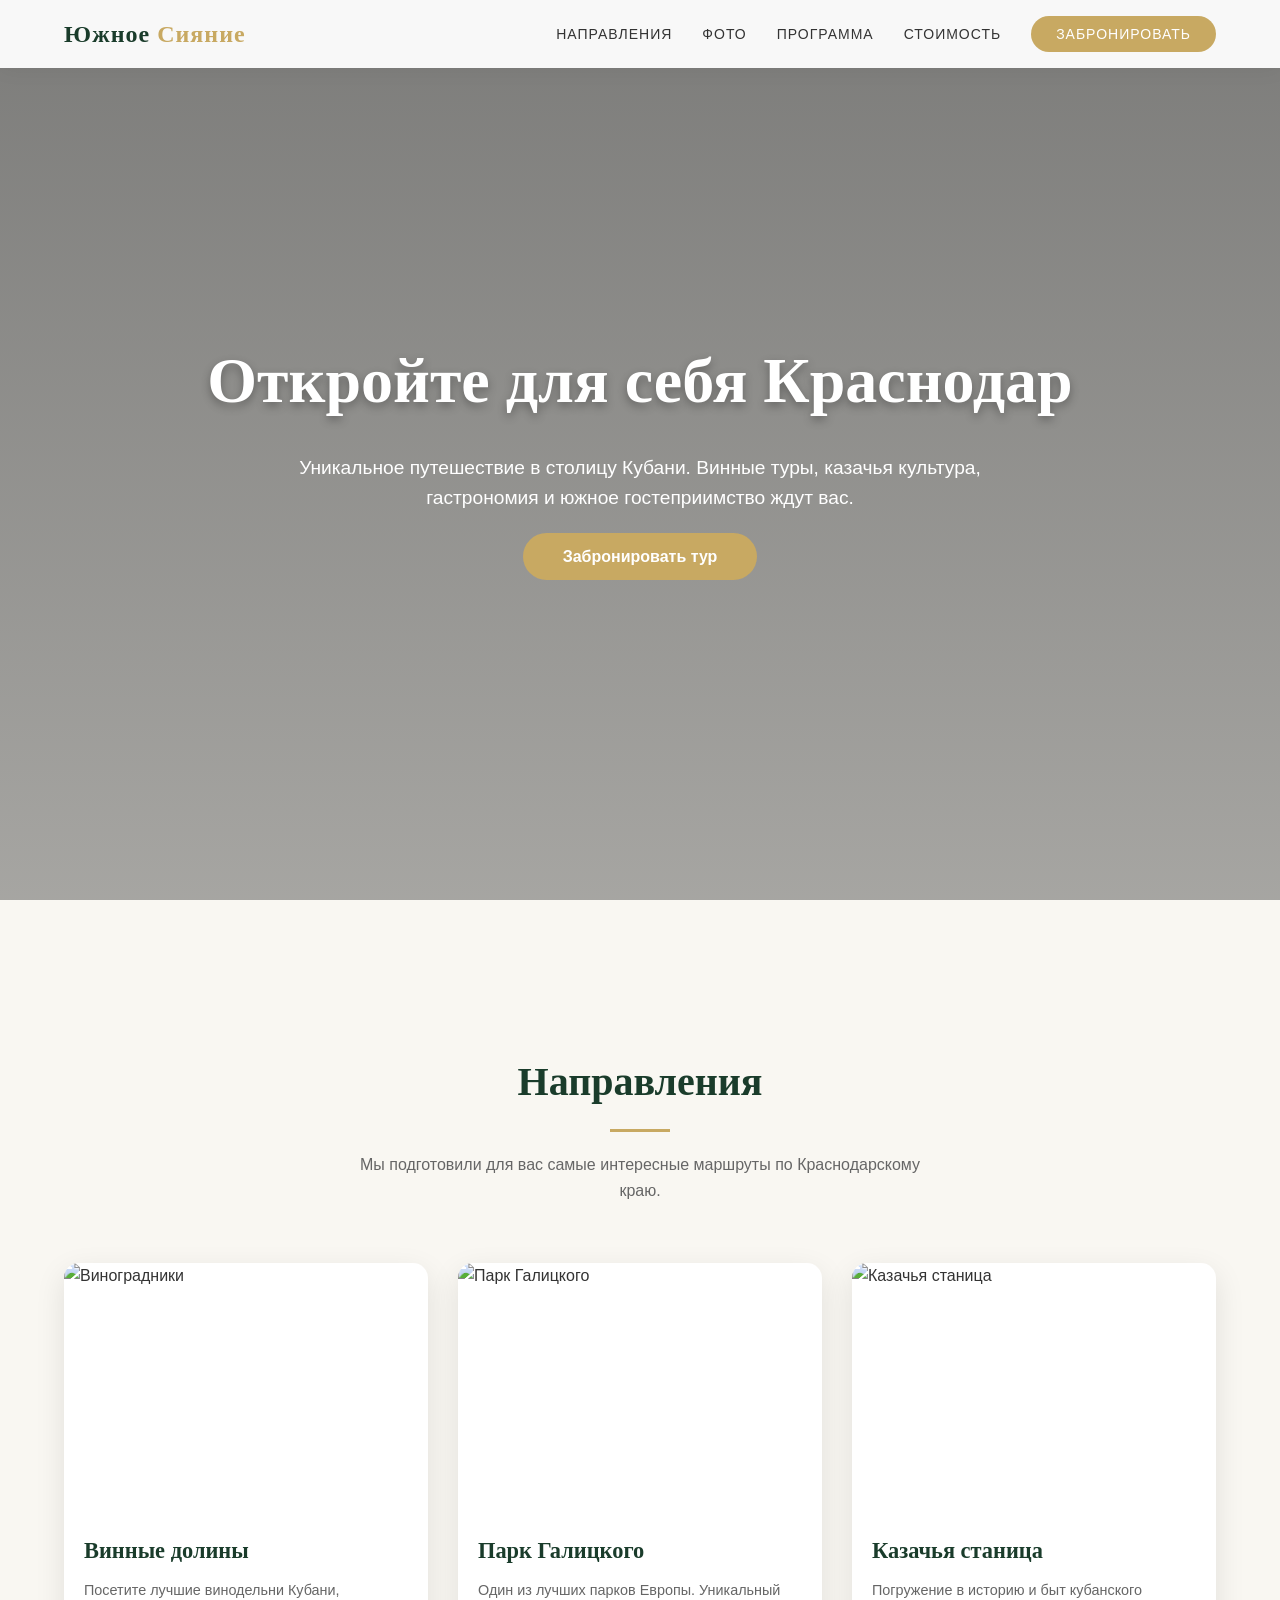
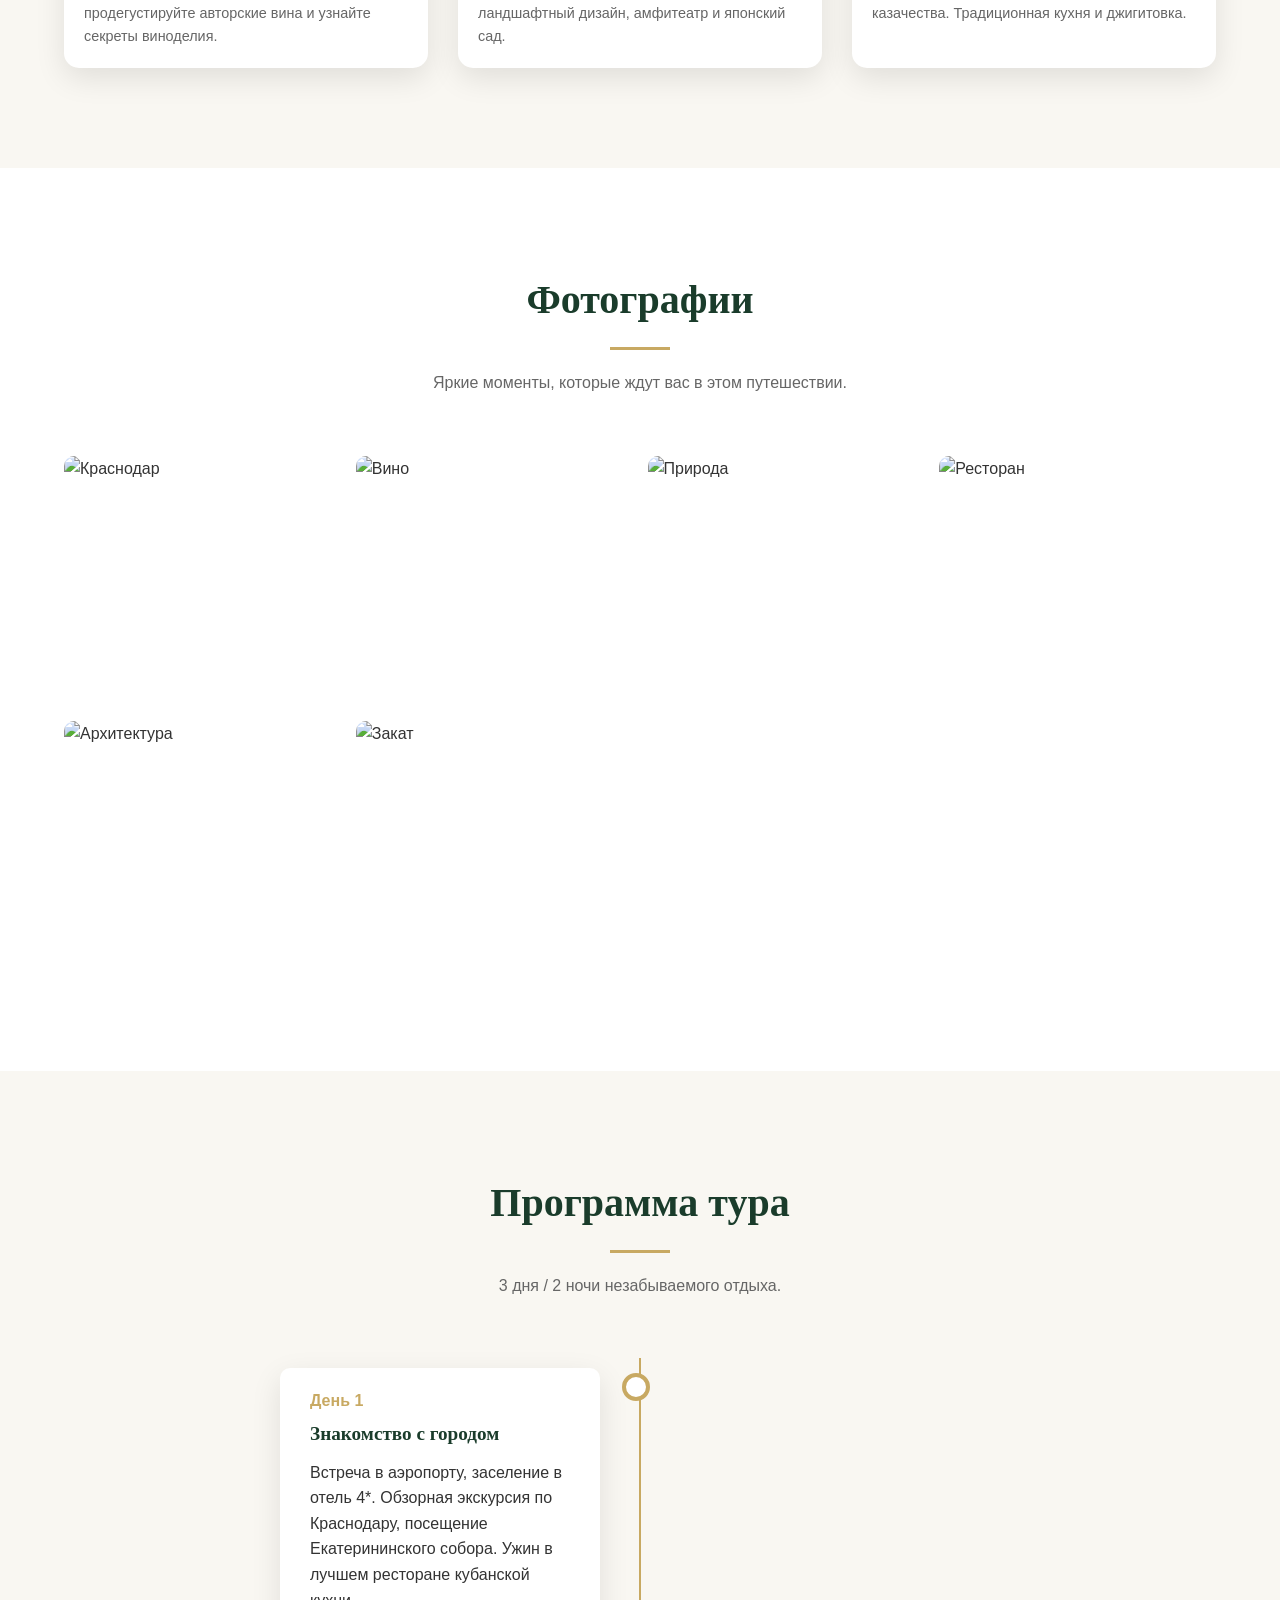
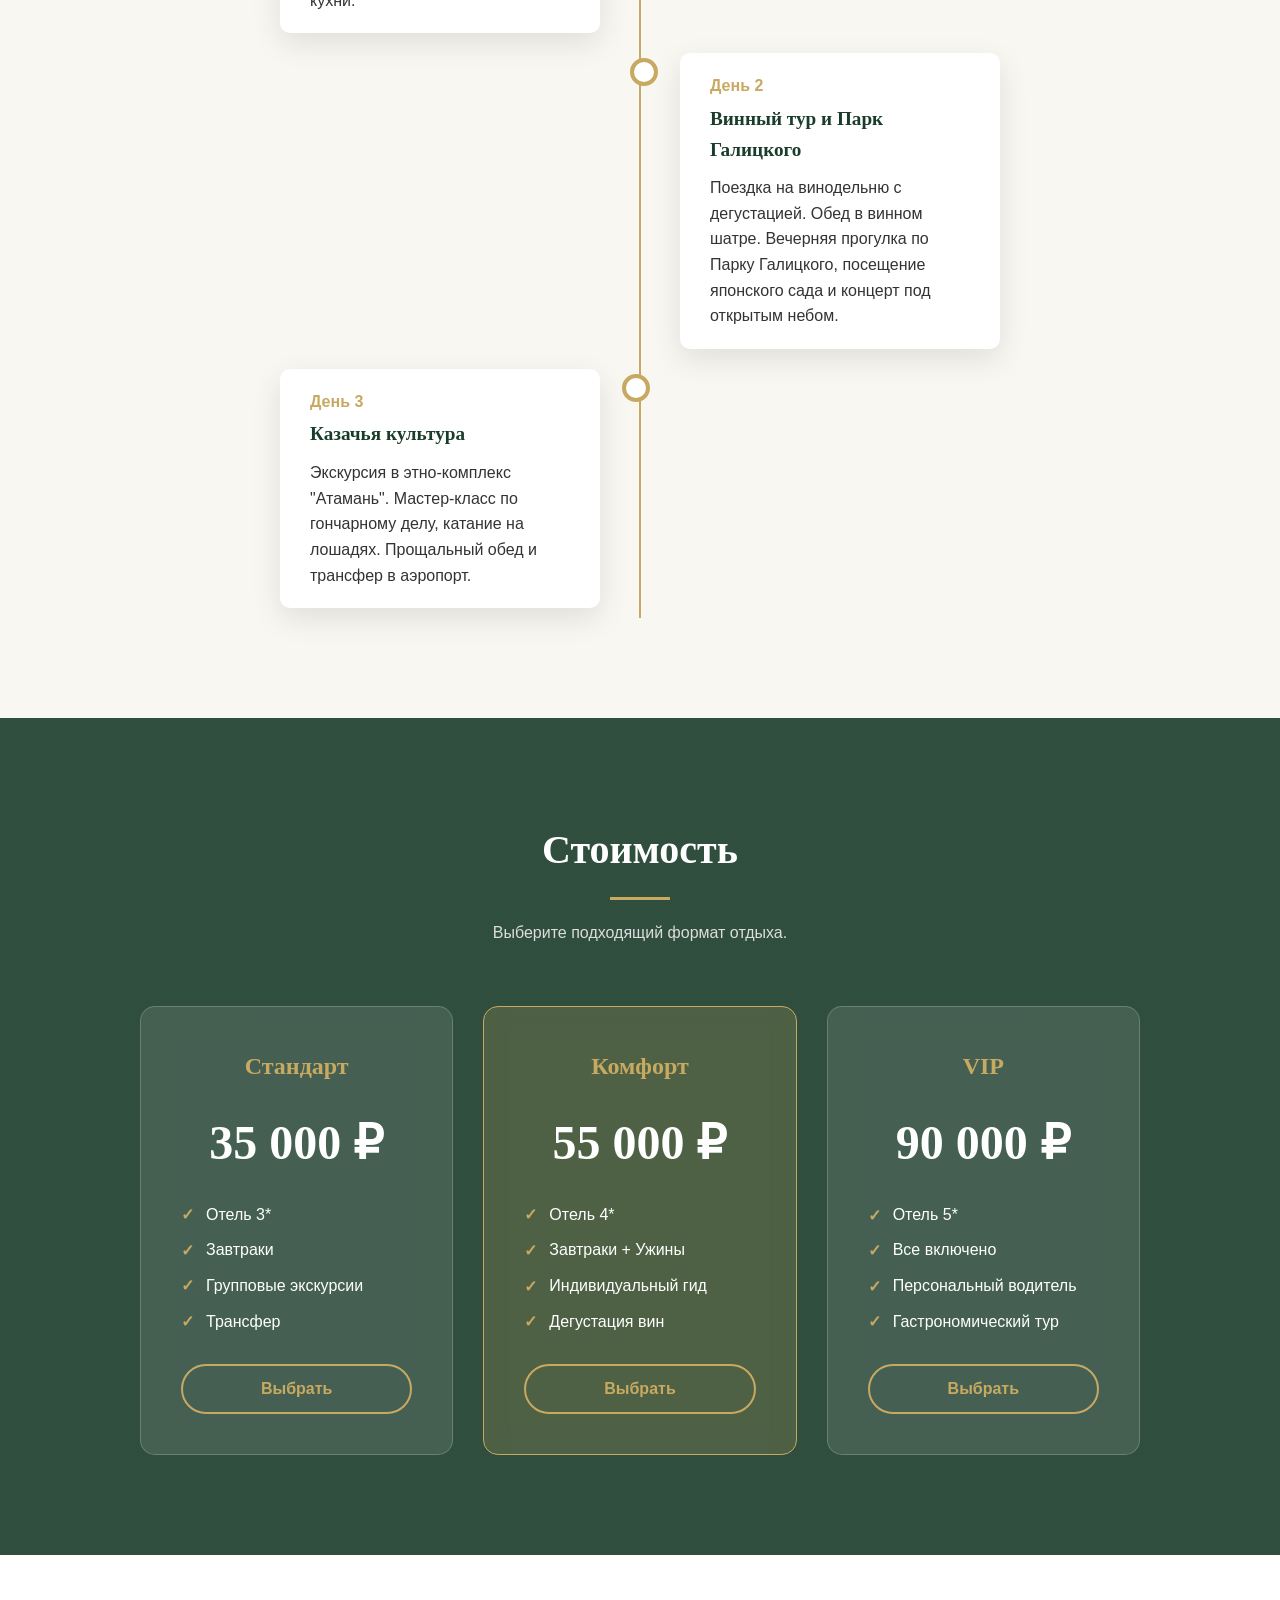
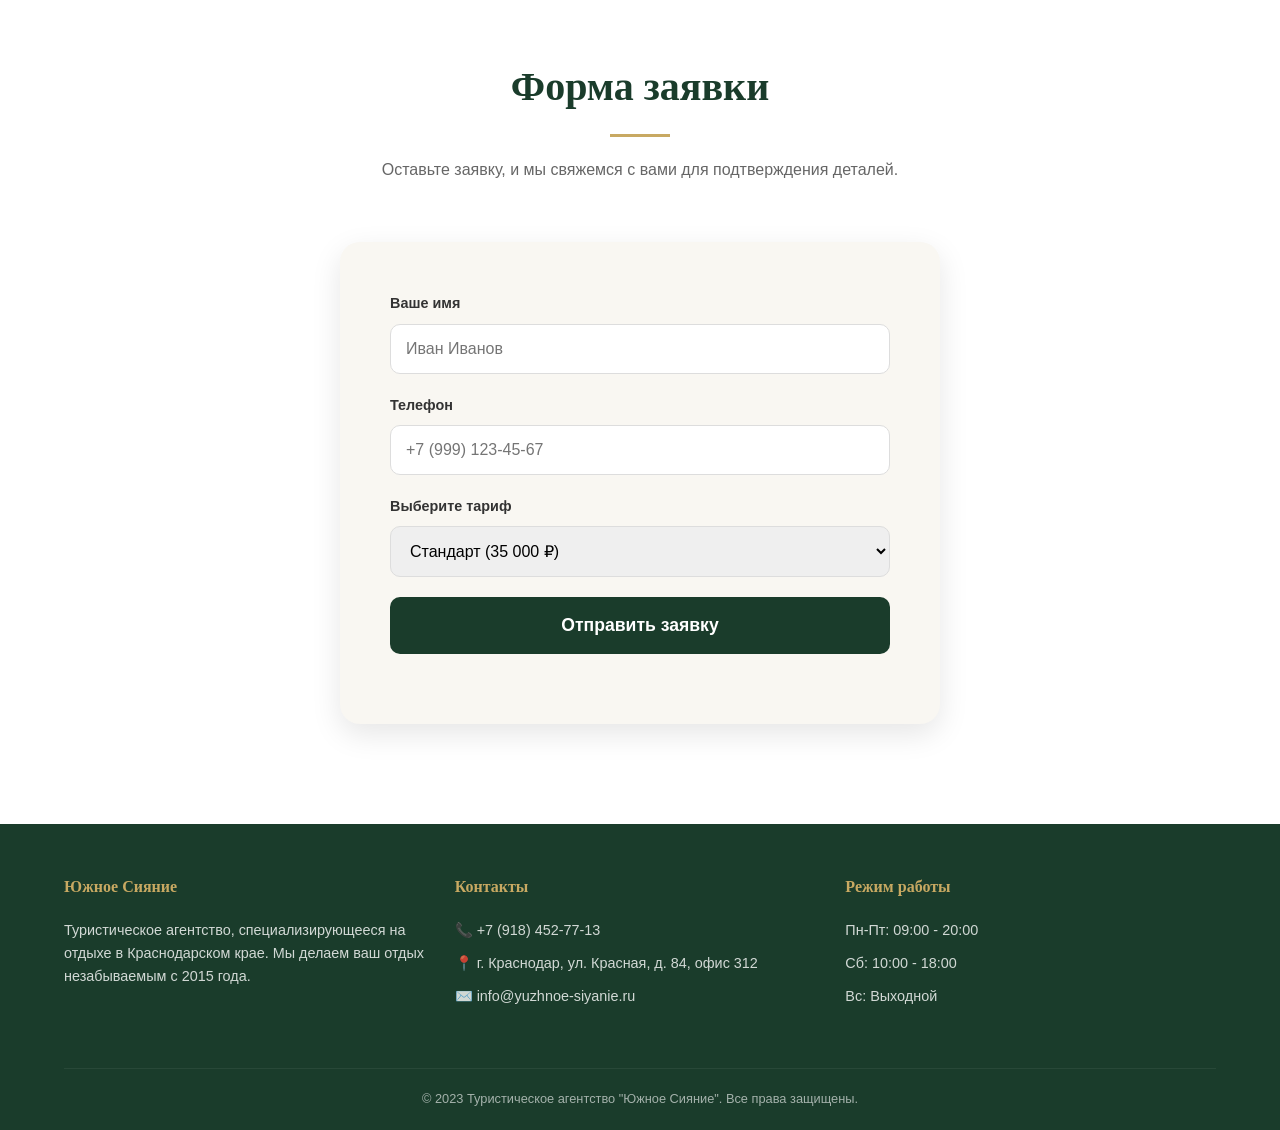
==== commit 7d5713cb: "Create index.htmlvbnm" ====
--- a/index.html
+++ b/index.html
@@ -107,8 +107,8 @@
         /* --- Hero --- */
         header {
             height: 100vh;
-            background: linear-gradient(rgba(26, 60, 43, 0.6), rgba(26, 60, 43, 0.4)),
-                url('https://images.unsplash.com/photo-1555990793-da11153b0d4a?q=80&w=1920&auto=format&fit=crop') no-repeat center center/cover;
+            background: linear-gradient(rgba(40, 41, 41, 0.6), rgba(42, 43, 42, 0.4)),
+                url('https://i.pinimg.com/736x/fc/63/e7/fc63e70b2dc91f558d5702c50f29d81e.jpg') no-repeat center center/cover;
             display: flex;
             align-items: center;
             justify-content: center;
@@ -329,7 +329,7 @@
         /* --- Стоимость --- */
         #price {
             background: linear-gradient(rgba(26, 60, 43, 0.9), rgba(26, 60, 43, 0.9)),
-                url('https://images.unsplash.com/photo-1541884505100-9814c7b8901f?q=80&w=1920&auto=format&fit=crop');
+                url('https://i.pinimg.com/736x/72/8d/57/728d57594366ef54ac851963afcd245d.jpg');
             background-size: cover;
             background-attachment: fixed;
             color: var(--white);
@@ -564,7 +564,7 @@
         <div class="destinations-grid">
             <div class="dest-card">
                 <div class="dest-img">
-                    <img src="https://images.unsplash.com/photo-1590433542250-8c57b4e0c1b6?q=80&w=800&auto=format&fit=crop" alt="Виноградники">
+                    <img src="https://i.pinimg.com/736x/0a/97/32/0a9732ea5af64fb79b77f4848c64a88f.jpg" alt="Виноградники">
                 </div>
                 <div class="dest-info">
                     <h3>Винные долины</h3>
@@ -573,7 +573,7 @@
             </div>
             <div class="dest-card">
                 <div class="dest-img">
-                    <img src="https://images.unsplash.com/photo-1589135308024-403a285b4cf2?q=80&w=800&auto=format&fit=crop" alt="Парк Галицкого">
+                    <img src="https://i.pinimg.com/736x/ea/61/78/ea617855bb0cb84a4726e6abde0f81e8.jpg" alt="Парк Галицкого">
                 </div>
                 <div class="dest-info">
                     <h3>Парк Галицкого</h3>
@@ -582,7 +582,7 @@
             </div>
             <div class="dest-card">
                 <div class="dest-img">
-                    <img src="https://images.unsplash.com/photo-1570126618953-d437176e8c79?q=80&w=800&auto=format&fit=crop" alt="Казачья станица">
+                    <img src="https://i.pinimg.com/736x/29/97/1a/29971adcf9426f57852366cc96d37b48.jpg" alt="Казачья станица">
                 </div>
                 <div class="dest-info">
                     <h3>Казачья станица</h3>
@@ -597,12 +597,12 @@
         <p class="section-desc">Яркие моменты, которые ждут вас в этом путешествии.</p>
 
         <div class="gallery-grid">
-            <div class="gallery-item"><img src="https://images.unsplash.com/photo-1560969184-10fe8719e047?q=80&w=800&auto=format&fit=crop" alt="Краснодар"></div>
-            <div class="gallery-item"><img src="https://images.unsplash.com/photo-1506377247377-2a5b3b417ebb?q=80&w=800&auto=format&fit=crop" alt="Вино"></div>
-            <div class="gallery-item"><img src="https://images.unsplash.com/photo-1441974231531-c6227db76b6e?q=80&w=800&auto=format&fit=crop" alt="Природа"></div>
-            <div class="gallery-item"><img src="https://images.unsplash.com/photo-1517248135467-4c7edcad34c4?q=80&w=800&auto=format&fit=crop" alt="Ресторан"></div>
-            <div class="gallery-item"><img src="https://images.unsplash.com/photo-1549488344-1f9b8d2bd1f3?q=80&w=800&auto=format&fit=crop" alt="Архитектура"></div>
-            <div class="gallery-item"><img src="https://images.unsplash.com/photo-1476514525535-07fb3b4ae5f1?q=80&w=800&auto=format&fit=crop" alt="Закат"></div>
+            <div class="gallery-item"><img src="https://i.pinimg.com/1200x/9b/13/df/9b13df9a38c2a491773a75ba63120931.jpg" alt="Краснодар"></div>
+            <div class="gallery-item"><img src="https://i.pinimg.com/736x/0d/7e/7e/0d7e7ec4d645e41609e2c134589f767e.jpg" alt="Вино"></div>
+            <div class="gallery-item"><img src="https://i.pinimg.com/736x/ae/e9/45/aee94567e67e022d37b54b0c09ea500e.jpg" alt="Природа"></div>
+            <div class="gallery-item"><img src="https://i.pinimg.com/736x/38/0b/99/380b99cd5101087f1efd6170dcab7c22.jpg" alt="Ресторан"></div>
+            <div class="gallery-item"><img src="https://i.pinimg.com/736x/97/df/14/97df14458a302279e8b37dfe6689713f.jpg" alt="Архитектура"></div>
+            <div class="gallery-item"><img src="https://i.pinimg.com/736x/f6/28/17/f62817d1c53b859fd2d776f8cdad2424.jpg" alt="Закат"></div>
         </div>
     </section>
 
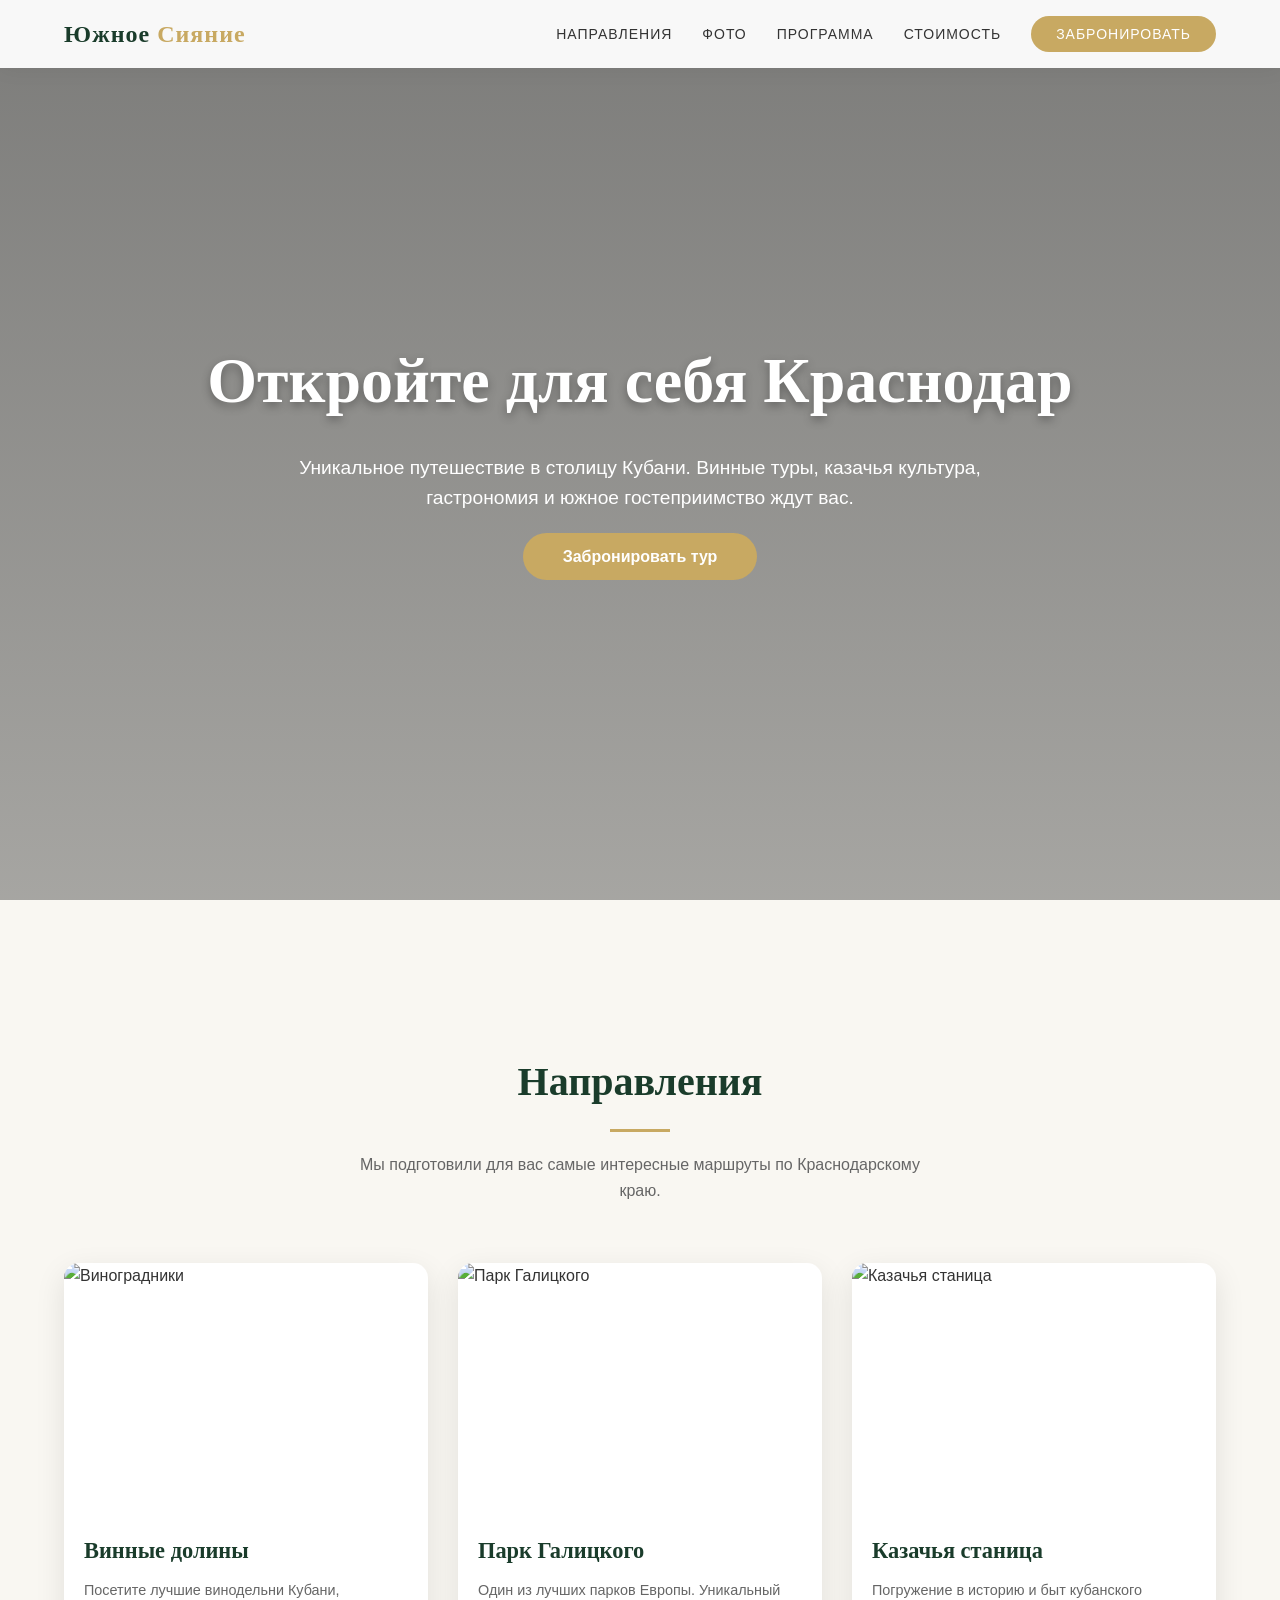
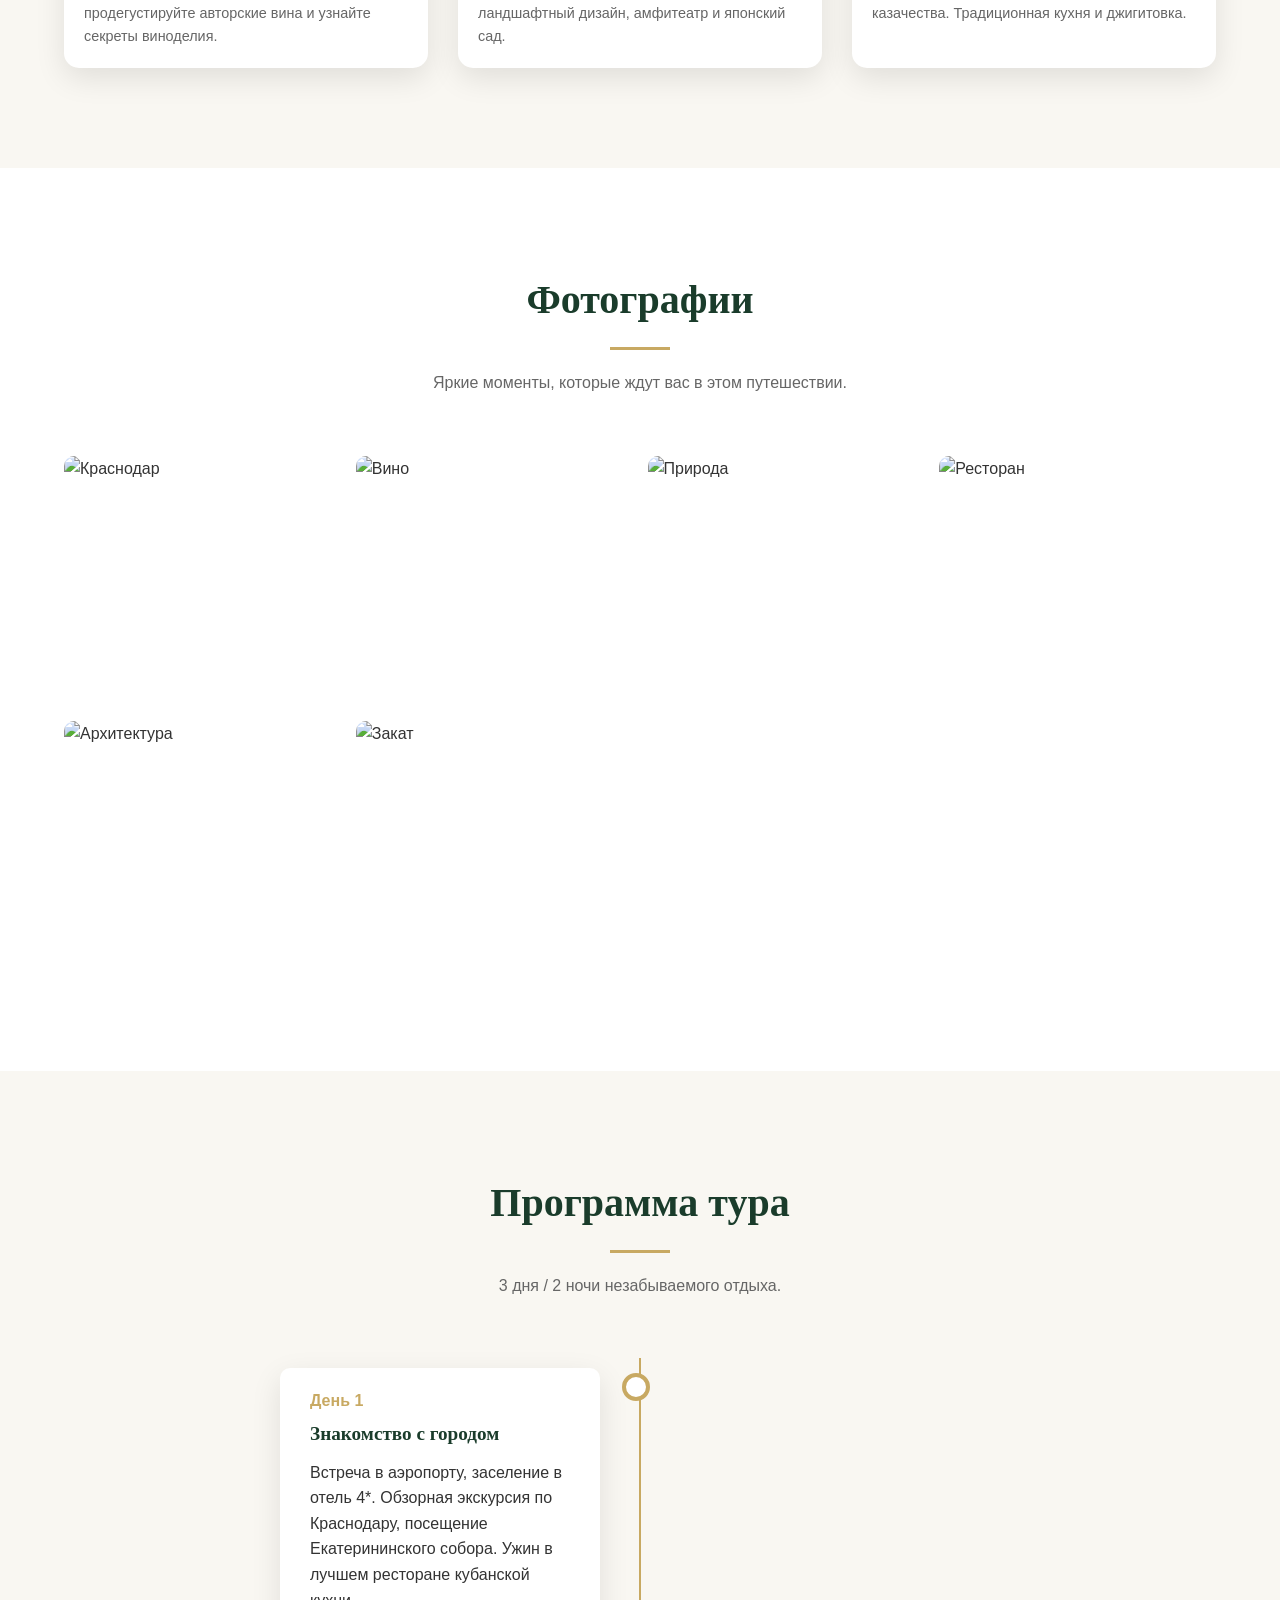
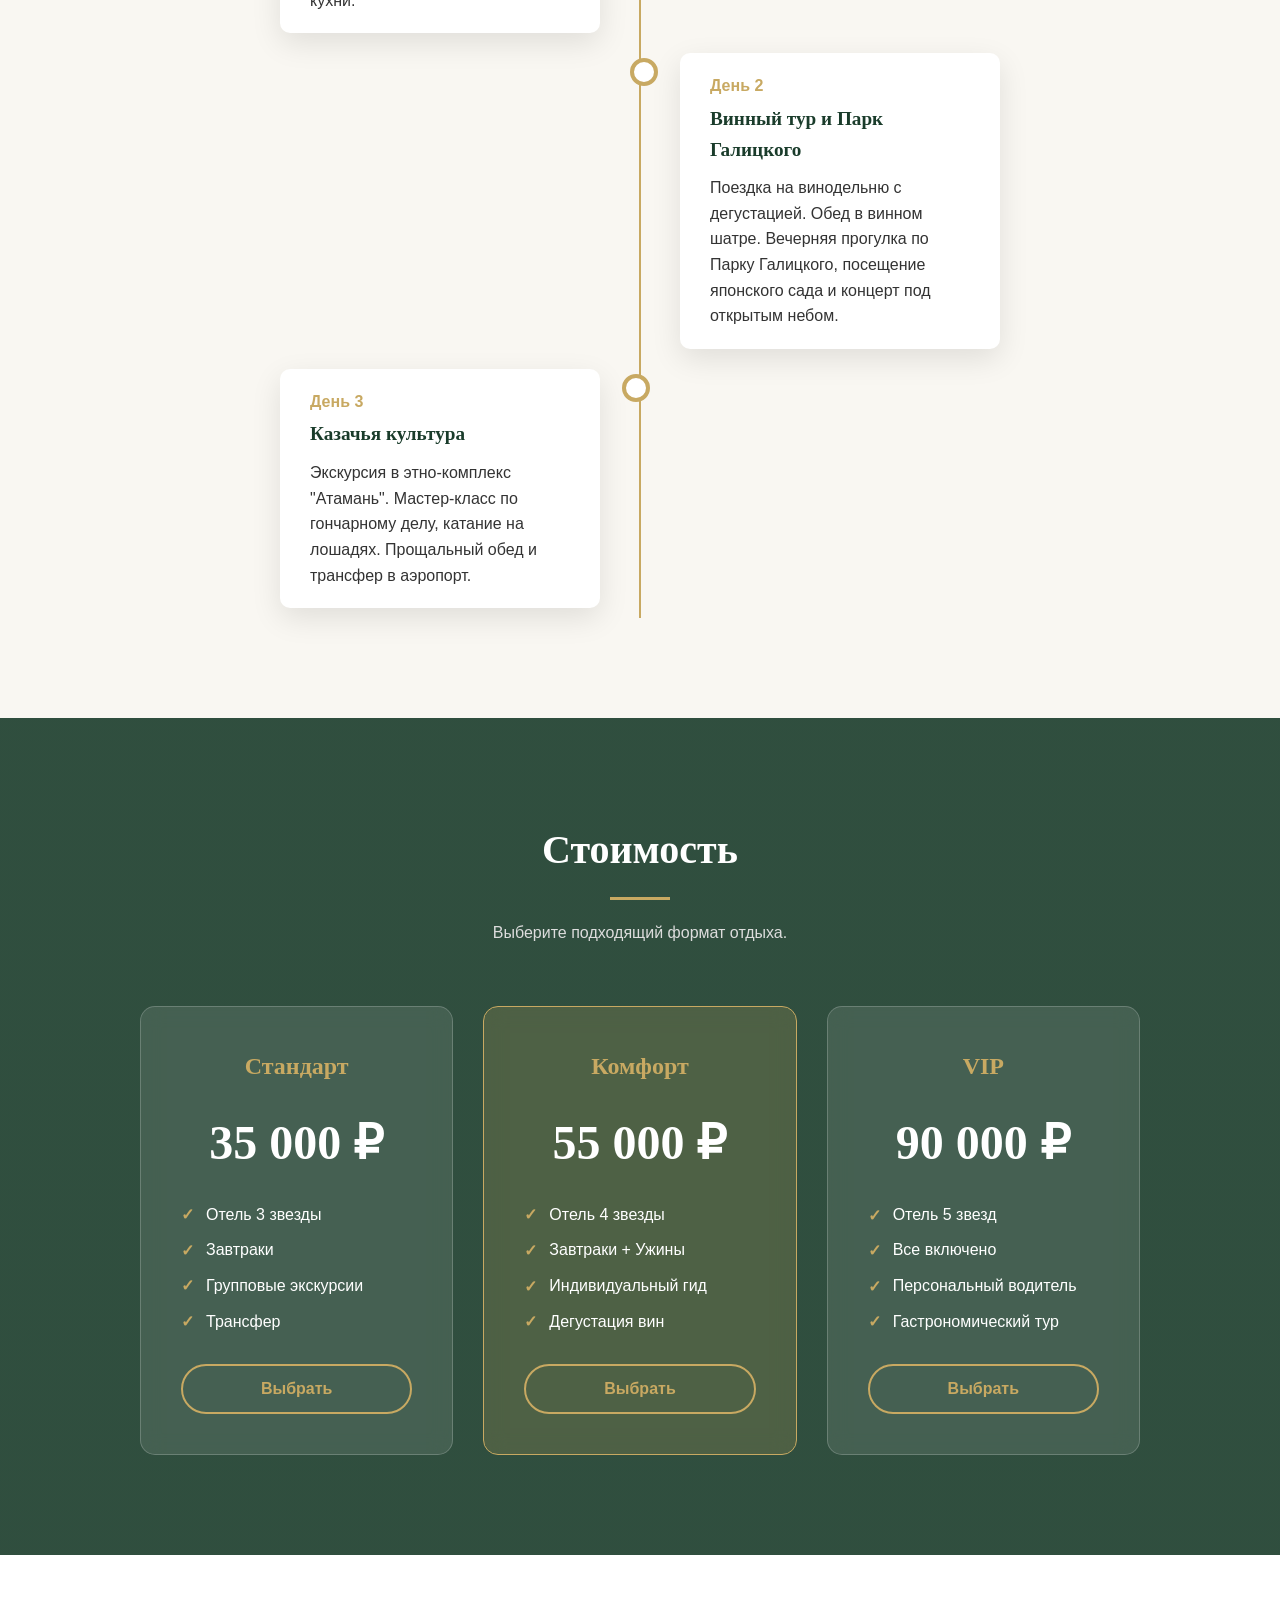
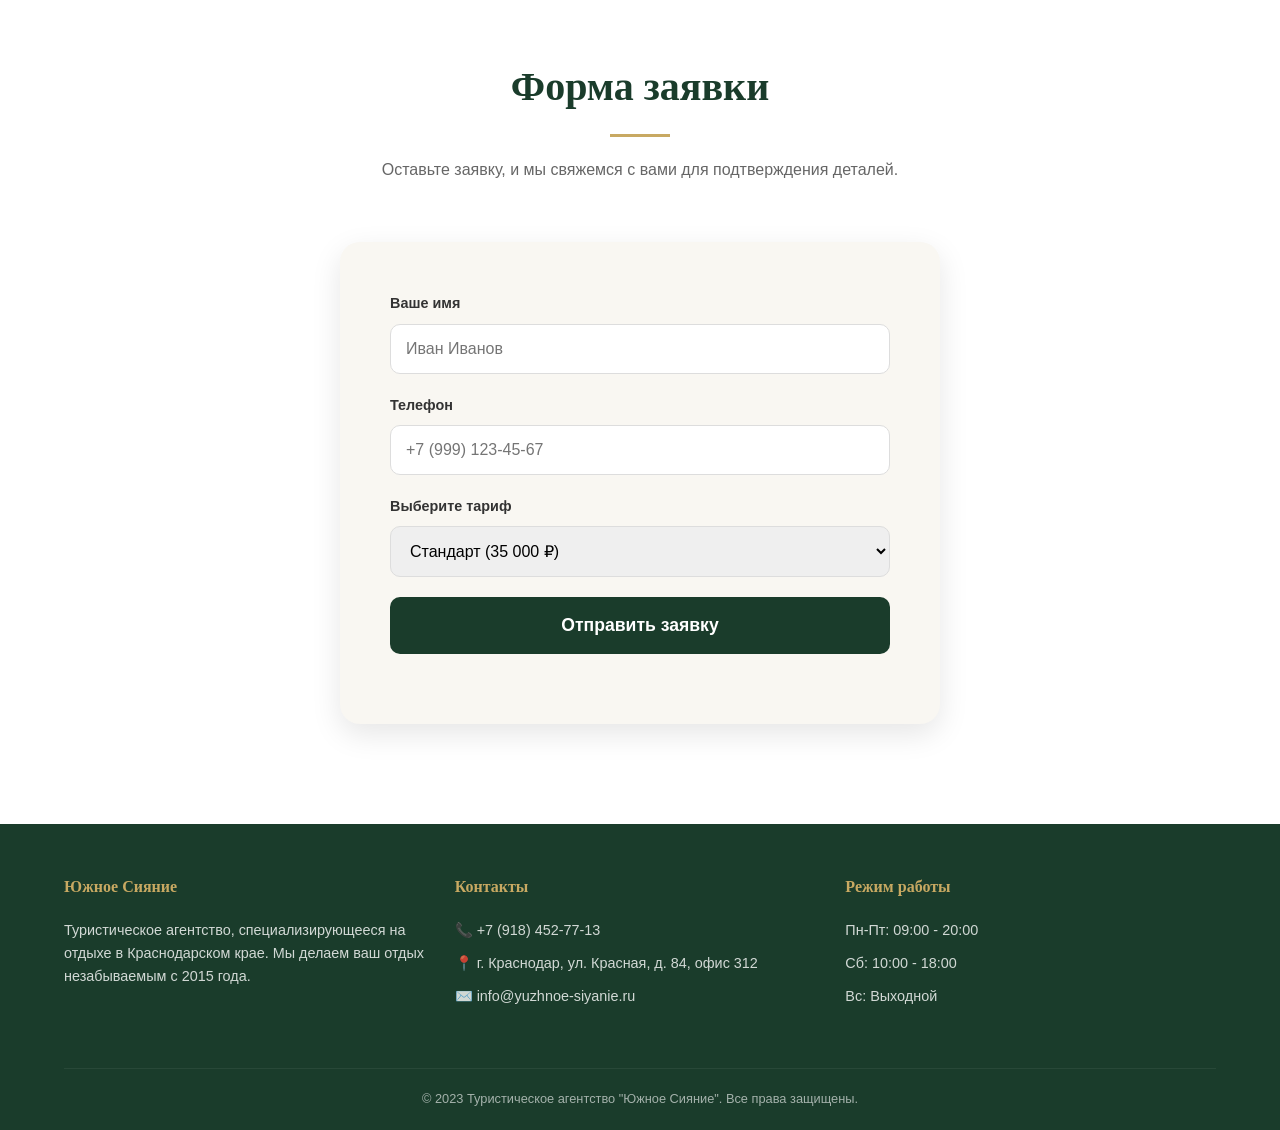
==== commit 4de133fa: "Update index.html" ====
--- a/index.html
+++ b/index.html
@@ -644,7 +644,7 @@
                 <h3>Стандарт</h3>
                 <div class="price-amount">35 000 ₽</div>
                 <ul class="price-features">
-                    <li>Отель 3*</li>
+                    <li>Отель 3 звезды</li>
                     <li>Завтраки</li>
                     <li>Групповые экскурсии</li>
                     <li>Трансфер</li>
@@ -655,7 +655,7 @@
                 <h3>Комфорт</h3>
                 <div class="price-amount">55 000 ₽</div>
                 <ul class="price-features">
-                    <li>Отель 4*</li>
+                    <li>Отель 4 звезды</li>
                     <li>Завтраки + Ужины</li>
                     <li>Индивидуальный гид</li>
                     <li>Дегустация вин</li>
@@ -666,7 +666,7 @@
                 <h3>VIP</h3>
                 <div class="price-amount">90 000 ₽</div>
                 <ul class="price-features">
-                    <li>Отель 5*</li>
+                    <li>Отель 5 звезд</li>
                     <li>Все включено</li>
                     <li>Персональный водитель</li>
                     <li>Гастрономический тур</li>
